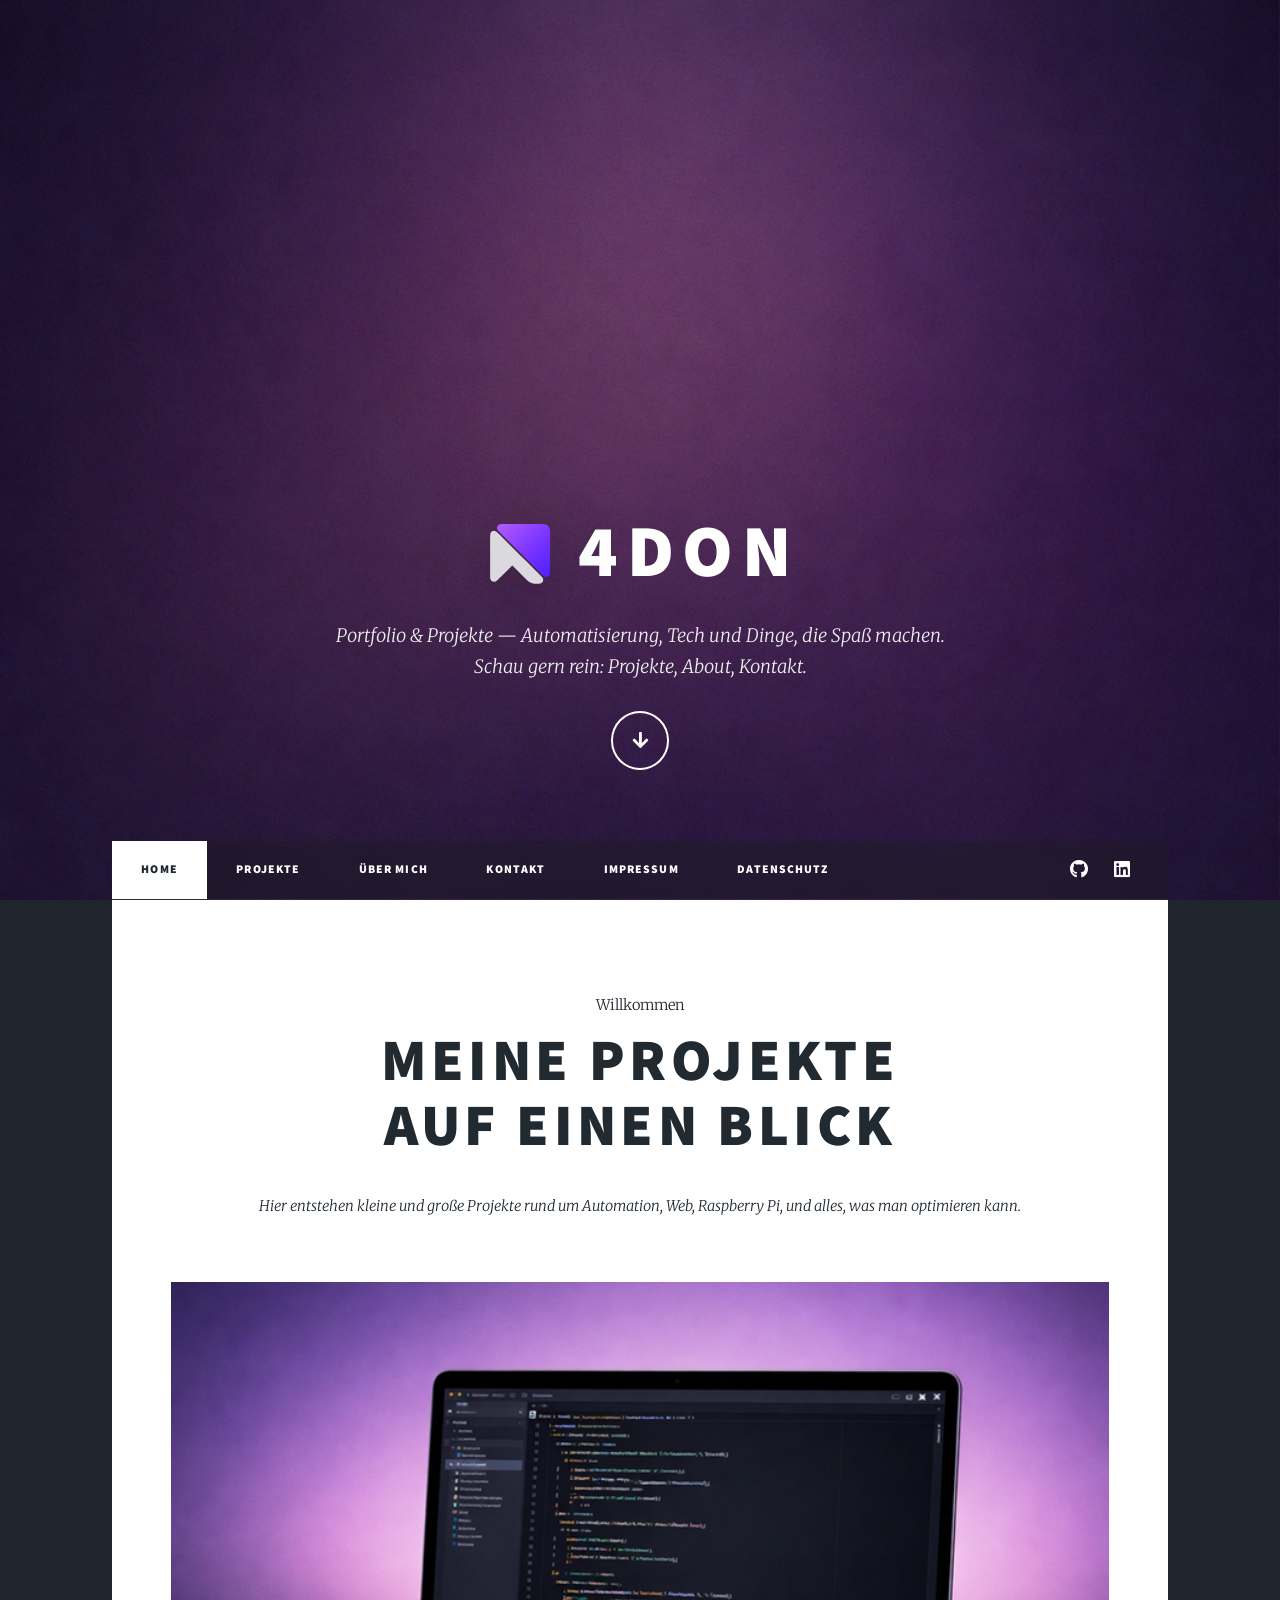
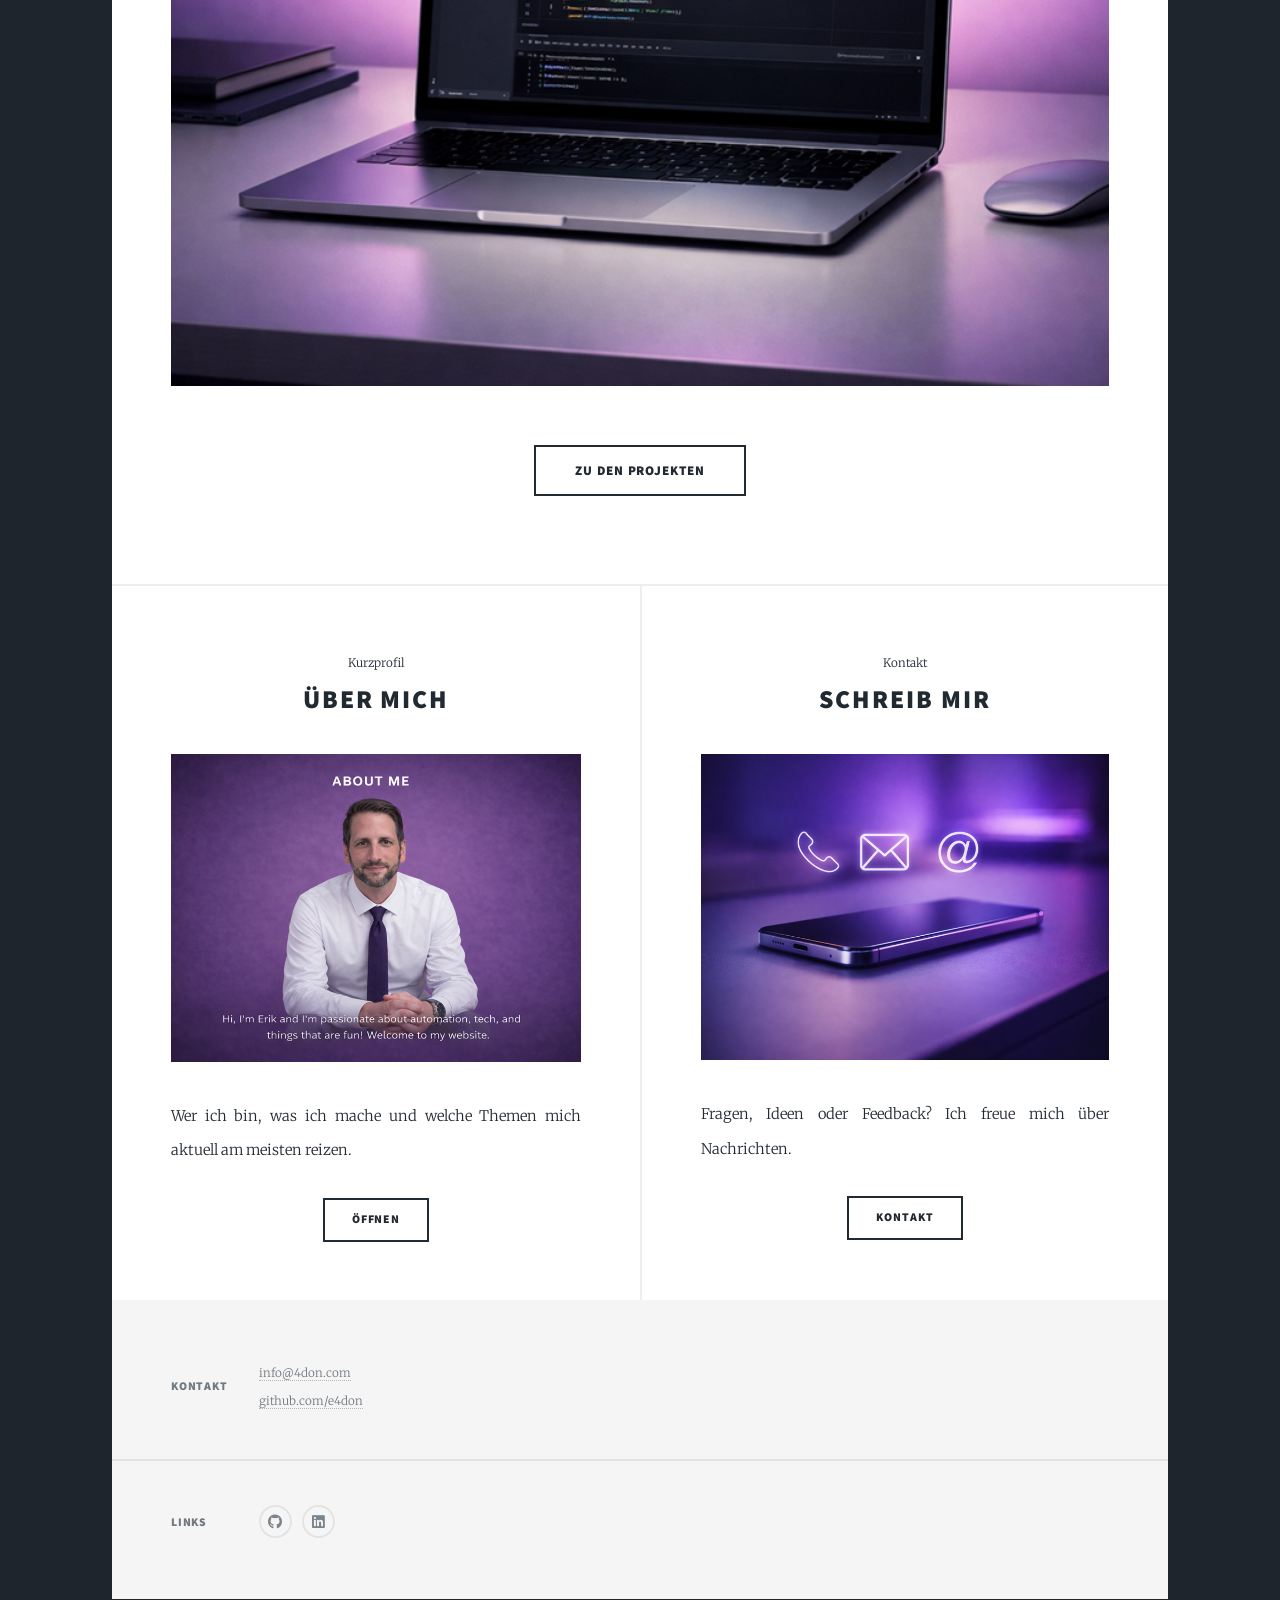
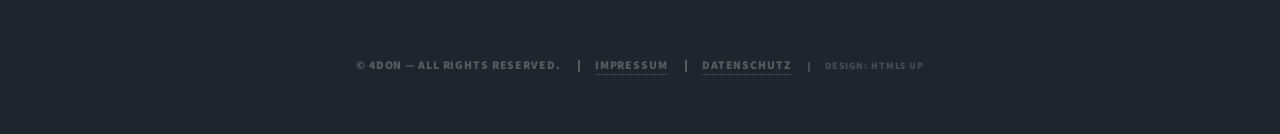
==== index.html @ 3514c5d4 "LinkedIn Profile added" ====
<!doctype html>
<!--
  Massively by HTML5 UP
  html5up.net | @ajlkn
  Free for personal and commercial use under the CCA 3.0 license (html5up.net/license)
-->
<html>
  <head>
    <title>4DON.com</title>
    <link rel="canonical" href="https://www.4don.com/" />

    <meta property="og:type" content="website" />
    <meta property="og:site_name" content="4don" />
    <meta property="og:title" content="4don — Portfolio" />
    <meta property="og:description" content="Portfolio & Projekte — Automatisierung, Tech und Maker Stuff." />
    <meta property="og:url" content="https://www.4don.com/" />
    <meta property="og:image" content="https://www.4don.com/assets/images/og/og-1200x630.jpg" />

    <meta name="twitter:card" content="summary_large_image" />
    <meta name="twitter:title" content="4don — Portfolio" />
    <meta name="twitter:description" content="Portfolio & Projekte — Automatisierung, Tech und Maker Stuff." />
    <meta name="twitter:image" content="https://www.4don.com/assets/images/og/og-1200x630.jpg" />

    <meta charset="utf-8" />
    <meta name="viewport" content="width=device-width, initial-scale=1, user-scalable=no" />

    <!-- Apple / Mobile -->
    <meta name="apple-mobile-web-app-capable" content="yes" />

    <!-- Manifest / PWA -->
    <link rel="manifest" href="site.webmanifest" />
    <meta name="theme-color" content="#7a3ff2" />

    <!-- SEO Basic -->
    <meta name="author" content="4don" />
    <meta name="robots" content="index, follow" />

    <!-- Favicons -->
    <link rel="icon" href="assets/favicons/favicon.ico" sizes="any" />
    <link rel="icon" type="image/png" sizes="32x32" href="assets/favicons/favicon-32.png" />
    <link rel="icon" type="image/png" sizes="16x16" href="assets/favicons/favicon-16.png" />
    <link rel="apple-touch-icon" sizes="180x180" href="assets/favicons/apple-touch-icon.png" />
    <link rel="icon" type="image/png" sizes="192x192" href="assets/favicons/icon-192.png" />
    <link rel="icon" type="image/png" sizes="512x512" href="assets/favicons/icon-512.png" />

    <meta name="description" content="4don — Projekte, Automatisierung, Tech & Maker Stuff." />

    <link rel="stylesheet" href="assets/css/main.css" />
    <noscript><link rel="stylesheet" href="assets/css/noscript.css" /></noscript>
  </head>

  <body class="is-preload">
    <!-- Wrapper -->
    <div id="wrapper" class="fade-in">
      <!-- Intro -->
      <div id="intro">
        <h1 class="intro-brand">
          <img src="assets/img/4don-mark.svg" alt="4don" class="intro-logo" />
          <span>4DON</span>
        </h1>

        <p>
          Portfolio & Projekte — Automatisierung, Tech und Dinge, die Spaß machen.<br />
          Schau gern rein: Projekte, About, Kontakt.
        </p>

        <ul class="actions">
          <li><a href="#header" class="button icon solid solo fa-arrow-down scrolly">Weiter</a></li>
        </ul>
      </div>

      <!-- Header -->
      <header id="header">
        <a href="index.html" class="logo">4don</a>
      </header>

      <!-- Nav -->
      <nav id="nav">
        <ul class="links">
          <li class="active"><a href="index.html">Home</a></li>
          <li><a href="projects.html">Projekte</a></li>
          <li><a href="about.html">Über mich</a></li>
          <li><a href="contact.html">Kontakt</a></li>
          <li><a href="legal/impressum.html">Impressum</a></li>
          <li><a href="legal/datenschutz.html">Datenschutz</a></li>
        </ul>

        <ul class="icons">
          <li>
            <a
              href="https://github.com/e4don"
              class="icon brands fa-github"
              target="_blank"
              rel="noopener noreferrer"
            >
              <span class="label">GitHub</span>
            </a>
          </li>
          <!-- Optional: LinkedIn -->
          <li>
            <a
              href="https://www.linkedin.com/in/erik-fordon/"
              class="icon brands fa-linkedin"
              target="_blank"
              rel="noopener noreferrer"
            >
              <span class="label">LinkedIn</span>
            </a>
          </li>
        </ul>
      </nav>

      <!-- Main -->
      <div id="main">
        <!-- Featured Post -->
        <article class="post featured">
          <header class="major">
            <span class="date">Willkommen</span>
            <h2>
              <a href="projects.html">Meine Projekte<br />auf einen Blick</a>
            </h2>
            <p>
              Hier entstehen kleine und große Projekte rund um Automation, Web, Raspberry Pi, und
              alles, was man optimieren kann.
            </p>
          </header>

          <a href="projects.html" class="image main">
            <img src="assets/images/projects.png" alt="Projekt-Preview" />
          </a>

          <ul class="actions special">
            <li><a href="projects.html" class="button large">Zu den Projekten</a></li>
          </ul>
        </article>

        <!-- Posts (Home-Teaser Cards) -->
        <section class="posts">
          <article>
            <header>
              <span class="date">Kurzprofil</span>
              <h2><a href="about.html">Über mich</a></h2>
            </header>
            <a href="about.html" class="image fit">
              <img src="assets/images/aboutme.png" alt="Über mich" />
            </a>
            <p>Wer ich bin, was ich mache und welche Themen mich aktuell am meisten reizen.</p>
            <ul class="actions special">
              <li><a href="about.html" class="button">Öffnen</a></li>
            </ul>
          </article>

          <article>
            <header>
              <span class="date">Kontakt</span>
              <h2><a href="contact.html">Schreib mir</a></h2>
            </header>
            <a href="contact.html" class="image fit">
              <img src="assets/images/contact.png" alt="Kontakt" />
            </a>
            <p>Fragen, Ideen oder Feedback? Ich freue mich über Nachrichten.</p>
            <ul class="actions special">
              <li><a href="contact.html" class="button">Kontakt</a></li>
            </ul>
          </article>
        </section>
      </div>

      <!-- Footer (Content) -->
      <footer id="footer" class="footer-4don">
        <section class="split contact">
          <section>
            <h3>Kontakt</h3>
            <p>
              <a href="mailto:info@4don.com">info@4don.com</a><br />
              <a href="https://github.com/e4don" target="_blank" rel="noopener">github.com/e4don</a>
            </p>
          </section>

          <section>
            <h3>Links</h3>
            <ul class="icons alt">
              <li>
                <a
                  href="https://github.com/e4don"
                  class="icon brands alt fa-github"
                  target="_blank"
                  rel="noopener"
                >
                  <span class="label">GitHub</span>
                </a>
              </li>
              <!-- Optional: LinkedIn -->
              <li>
                <a
                  href="https://www.linkedin.com/in/erik-fordon"
                  class="icon brands alt fa-linkedin"
                  target="_blank"
                  rel="noopener"
                >
                  <span class="label">LinkedIn</span>
                </a>
              </li>
            </ul>
          </section>
        </section>
      </footer>

      <!-- Copyright (Bottom bar) -->
<div id="copyright">
  <ul>
    <li>© 4don — All rights reserved.</li>
    <li><a href="legal/impressum.html">Impressum</a></li>
    <li><a href="legal/datenschutz.html">Datenschutz</a></li>
    <li class="credit"><a href="https://html5up.net">Design: HTML5 UP</a></li>
    <!--- <li>Design: <a href="https://html5up.net">HTML5 UP</a></li>-->
  </ul>
</div>


    <!-- Scripts -->
    <script src="assets/js/jquery.min.js"></script>
    <script src="assets/js/jquery.scrollex.min.js"></script>
    <script src="assets/js/jquery.scrolly.min.js"></script>
    <script src="assets/js/browser.min.js"></script>
    <script src="assets/js/breakpoints.min.js"></script>
    <script src="assets/js/util.js"></script>
    <script src="assets/js/main.js"></script>
  </body>
</html>
---- assets/css/main.css ----
@import url(fontawesome-all.min.css);
@import url('https://fonts.googleapis.com/css?family=Merriweather:300,700,300italic,700italic|Source+Sans+Pro:900');

/*
	Massively by HTML5 UP
	html5up.net | @ajlkn
	Free for personal and commercial use under the CCA 3.0 license (html5up.net/license)
*/

html,
body,
div,
span,
applet,
object,
iframe,
h1,
h2,
h3,
h4,
h5,
h6,
p,
blockquote,
pre,
a,
abbr,
acronym,
address,
big,
cite,
code,
del,
dfn,
em,
img,
ins,
kbd,
q,
s,
samp,
small,
strike,
strong,
sub,
sup,
tt,
var,
b,
u,
i,
center,
dl,
dt,
dd,
ol,
ul,
li,
fieldset,
form,
label,
legend,
table,
caption,
tbody,
tfoot,
thead,
tr,
th,
td,
article,
aside,
canvas,
details,
embed,
figure,
figcaption,
footer,
header,
hgroup,
menu,
nav,
output,
ruby,
section,
summary,
time,
mark,
audio,
video {
  margin: 0;
  padding: 0;
  border: 0;
  font-size: 100%;
  font: inherit;
  vertical-align: baseline;
}

article,
aside,
details,
figcaption,
figure,
footer,
header,
hgroup,
menu,
nav,
section {
  display: block;
}

body {
  line-height: 1;
}

ol,
ul {
  list-style: none;
}

blockquote,
q {
  quotes: none;
}

blockquote:before,
blockquote:after,
q:before,
q:after {
  content: '';
  content: none;
}

table {
  border-collapse: collapse;
  border-spacing: 0;
}

body {
  -webkit-text-size-adjust: none;
}

mark {
  background-color: transparent;
  color: inherit;
}

input::-moz-focus-inner {
  border: 0;
  padding: 0;
}

input,
select,
textarea {
  -moz-appearance: none;
  -webkit-appearance: none;
  -ms-appearance: none;
  appearance: none;
}

/* Basic */

@-ms-viewport {
  width: device-width;
}

body {
  -ms-overflow-style: scrollbar;
}

@media screen and (max-width: 480px) {
  html,
  body {
    min-width: 320px;
  }
}

html {
  box-sizing: border-box;
}

*,
*:before,
*:after {
  box-sizing: inherit;
}

body {
  background-color: #1e252d;
}

body.is-preload *,
body.is-preload *:before,
body.is-preload *:after {
  -moz-animation: none !important;
  -webkit-animation: none !important;
  -ms-animation: none !important;
  animation: none !important;
  -moz-transition: none !important;
  -webkit-transition: none !important;
  -ms-transition: none !important;
  transition: none !important;
}

/* Type */

html {
  font-size: 16pt;
}

@media screen and (max-width: 1680px) {
  html {
    font-size: 12pt;
  }
}

@media screen and (max-width: 1280px) {
  html {
    font-size: 11pt;
  }
}

@media screen and (max-width: 360px) {
  html {
    font-size: 10pt;
  }
}

body {
  color: #212931;
}

body,
input,
select,
textarea {
  font-family: 'Merriweather', Georgia, serif;
  font-weight: 300;
  font-size: 1rem;
  line-height: 2.375;
}

a {
  -moz-transition:
    color 0.2s ease-in-out,
    background-color 0.2s ease-in-out,
    border-color 0.2s ease-in-out,
    box-shadow 0.2s ease-in-out;
  -webkit-transition:
    color 0.2s ease-in-out,
    background-color 0.2s ease-in-out,
    border-color 0.2s ease-in-out,
    box-shadow 0.2s ease-in-out;
  -ms-transition:
    color 0.2s ease-in-out,
    background-color 0.2s ease-in-out,
    border-color 0.2s ease-in-out,
    box-shadow 0.2s ease-in-out;
  transition:
    color 0.2s ease-in-out,
    background-color 0.2s ease-in-out,
    border-color 0.2s ease-in-out,
    box-shadow 0.2s ease-in-out;
  border-bottom: dotted 1px;
  text-decoration: none;
}

a:hover {
  border-bottom-color: transparent;
}

strong,
b {
  font-weight: 600;
}

em,
i {
  font-style: italic;
}

p {
  text-align: justify;
  margin: 0 0 2rem 0;
}

h1,
h2,
h3,
h4,
h5,
h6 {
  font-family: 'Source Sans Pro', Helvetica, sans-serif;
  font-weight: 900;
  line-height: 1.5;
  letter-spacing: 0.075em;
  text-transform: uppercase;
  margin: 0 0 1rem 0;
}

h1 a,
h2 a,
h3 a,
h4 a,
h5 a,
h6 a {
  border-bottom: 0;
  color: inherit;
  text-decoration: none;
}

h1 {
  font-size: 4rem;
  line-height: 1.1;
  margin: 0 0 2rem 0;
}

h2 {
  font-size: 1.75rem;
  line-height: 1.3;
  margin: 0 0 1.5rem 0;
}

h3 {
  font-size: 1.25rem;
  margin: 0 0 1.5rem 0;
}

h4 {
  font-size: 1rem;
}

h5 {
  font-size: 0.9rem;
}

h6 {
  font-size: 0.8rem;
}

sub {
  font-size: 0.8rem;
  position: relative;
  top: 0.5rem;
}

sup {
  font-size: 0.8rem;
  position: relative;
  top: -0.5rem;
}

blockquote {
  border-left: solid 4px;
  font-style: italic;
  margin: 0 0 2rem 0;
  padding: 0.5rem 0 0.5rem 2rem;
}

code {
  border: solid 2px;
  font-family: 'Courier New', monospace;
  font-size: 0.9rem;
  margin: 0 0.25rem;
  padding: 0.25rem 0.65rem;
}

pre {
  -webkit-overflow-scrolling: touch;
  font-family: 'Courier New', monospace;
  font-size: 0.9rem;
  margin: 0 0 2rem 0;
}

pre code {
  display: block;
  line-height: 1.75;
  padding: 1rem 1.5rem;
  overflow-x: auto;
}

hr {
  border: 0;
  border-bottom: solid 2px;
  margin: 3rem 0;
}

hr.major {
  margin: 5rem 0;
}

.align-left {
  text-align: left;
}

.align-center {
  text-align: center;
}

.align-right {
  text-align: right;
}

input,
select,
textarea {
  color: #212931;

  a:visited {
    color: #212931;
  }
}

a {
  color: #212931;
  border-bottom-color: rgba(33, 41, 49, 0.5);
}

a:hover {
  border-bottom-color: transparent;
  color: #7c3aed !important;
}

strong,
b {
  color: #212931;
}

h1,
h2,
h3,
h4,
h5,
h6 {
  color: #212931;
}

blockquote {
  border-left-color: #eeeeee;
}

code {
  background: rgba(220, 220, 220, 0.25);
  border-color: #eeeeee;
}

hr {
  border-bottom-color: #eeeeee;
}

/* Row */

.row {
  display: flex;
  flex-wrap: wrap;
  box-sizing: border-box;
  align-items: stretch;
}

.row > * {
  box-sizing: border-box;
}

.row.gtr-uniform > * > :last-child {
  margin-bottom: 0;
}

.row.aln-left {
  justify-content: flex-start;
}

.row.aln-center {
  justify-content: center;
}

.row.aln-right {
  justify-content: flex-end;
}

.row.aln-top {
  align-items: flex-start;
}

.row.aln-middle {
  align-items: center;
}

.row.aln-bottom {
  align-items: flex-end;
}

.row > .imp {
  order: -1;
}

.row > .col-1 {
  width: 8.33333%;
}

.row > .off-1 {
  margin-left: 8.33333%;
}

.row > .col-2 {
  width: 16.66667%;
}

.row > .off-2 {
  margin-left: 16.66667%;
}

.row > .col-3 {
  width: 25%;
}

.row > .off-3 {
  margin-left: 25%;
}

.row > .col-4 {
  width: 33.33333%;
}

.row > .off-4 {
  margin-left: 33.33333%;
}

.row > .col-5 {
  width: 41.66667%;
}

.row > .off-5 {
  margin-left: 41.66667%;
}

.row > .col-6 {
  width: 50%;
}

.row > .off-6 {
  margin-left: 50%;
}

.row > .col-7 {
  width: 58.33333%;
}

.row > .off-7 {
  margin-left: 58.33333%;
}

.row > .col-8 {
  width: 66.66667%;
}

.row > .off-8 {
  margin-left: 66.66667%;
}

.row > .col-9 {
  width: 75%;
}

.row > .off-9 {
  margin-left: 75%;
}

.row > .col-10 {
  width: 83.33333%;
}

.row > .off-10 {
  margin-left: 83.33333%;
}

.row > .col-11 {
  width: 91.66667%;
}

.row > .off-11 {
  margin-left: 91.66667%;
}

.row > .col-12 {
  width: 100%;
}

.row > .off-12 {
  margin-left: 100%;
}

.row.gtr-0 {
  margin-top: 0;
  margin-left: 0rem;
}

.row.gtr-0 > * {
  padding: 0 0 0 0rem;
}

.row.gtr-0.gtr-uniform {
  margin-top: 0rem;
}

.row.gtr-0.gtr-uniform > * {
  padding-top: 0rem;
}

.row.gtr-25 {
  margin-top: 0;
  margin-left: -0.375rem;
}

.row.gtr-25 > * {
  padding: 0 0 0 0.375rem;
}

.row.gtr-25.gtr-uniform {
  margin-top: -0.375rem;
}

.row.gtr-25.gtr-uniform > * {
  padding-top: 0.375rem;
}

.row.gtr-50 {
  margin-top: 0;
  margin-left: -0.75rem;
}

.row.gtr-50 > * {
  padding: 0 0 0 0.75rem;
}

.row.gtr-50.gtr-uniform {
  margin-top: -0.75rem;
}

.row.gtr-50.gtr-uniform > * {
  padding-top: 0.75rem;
}

.row {
  margin-top: 0;
  margin-left: -1.5rem;
}

.row > * {
  padding: 0 0 0 1.5rem;
}

.row.gtr-uniform {
  margin-top: -1.5rem;
}

.row.gtr-uniform > * {
  padding-top: 1.5rem;
}

.row.gtr-150 {
  margin-top: 0;
  margin-left: -2.25rem;
}

.row.gtr-150 > * {
  padding: 0 0 0 2.25rem;
}

.row.gtr-150.gtr-uniform {
  margin-top: -2.25rem;
}

.row.gtr-150.gtr-uniform > * {
  padding-top: 2.25rem;
}

.row.gtr-200 {
  margin-top: 0;
  margin-left: -3rem;
}

.row.gtr-200 > * {
  padding: 0 0 0 3rem;
}

.row.gtr-200.gtr-uniform {
  margin-top: -3rem;
}

.row.gtr-200.gtr-uniform > * {
  padding-top: 3rem;
}

@media screen and (max-width: 1680px) {
  .row {
    display: flex;
    flex-wrap: wrap;
    box-sizing: border-box;
    align-items: stretch;
  }

  .row > * {
    box-sizing: border-box;
  }

  .row.gtr-uniform > * > :last-child {
    margin-bottom: 0;
  }

  .row.aln-left {
    justify-content: flex-start;
  }

  .row.aln-center {
    justify-content: center;
  }

  .row.aln-right {
    justify-content: flex-end;
  }

  .row.aln-top {
    align-items: flex-start;
  }

  .row.aln-middle {
    align-items: center;
  }

  .row.aln-bottom {
    align-items: flex-end;
  }

  .row > .imp-xlarge {
    order: -1;
  }

  .row > .col-1-xlarge {
    width: 8.33333%;
  }

  .row > .off-1-xlarge {
    margin-left: 8.33333%;
  }

  .row > .col-2-xlarge {
    width: 16.66667%;
  }

  .row > .off-2-xlarge {
    margin-left: 16.66667%;
  }

  .row > .col-3-xlarge {
    width: 25%;
  }

  .row > .off-3-xlarge {
    margin-left: 25%;
  }

  .row > .col-4-xlarge {
    width: 33.33333%;
  }

  .row > .off-4-xlarge {
    margin-left: 33.33333%;
  }

  .row > .col-5-xlarge {
    width: 41.66667%;
  }

  .row > .off-5-xlarge {
    margin-left: 41.66667%;
  }

  .row > .col-6-xlarge {
    width: 50%;
  }

  .row > .off-6-xlarge {
    margin-left: 50%;
  }

  .row > .col-7-xlarge {
    width: 58.33333%;
  }

  .row > .off-7-xlarge {
    margin-left: 58.33333%;
  }

  .row > .col-8-xlarge {
    width: 66.66667%;
  }

  .row > .off-8-xlarge {
    margin-left: 66.66667%;
  }

  .row > .col-9-xlarge {
    width: 75%;
  }

  .row > .off-9-xlarge {
    margin-left: 75%;
  }

  .row > .col-10-xlarge {
    width: 83.33333%;
  }

  .row > .off-10-xlarge {
    margin-left: 83.33333%;
  }

  .row > .col-11-xlarge {
    width: 91.66667%;
  }

  .row > .off-11-xlarge {
    margin-left: 91.66667%;
  }

  .row > .col-12-xlarge {
    width: 100%;
  }

  .row > .off-12-xlarge {
    margin-left: 100%;
  }

  .row.gtr-0 {
    margin-top: 0;
    margin-left: 0rem;
  }

  .row.gtr-0 > * {
    padding: 0 0 0 0rem;
  }

  .row.gtr-0.gtr-uniform {
    margin-top: 0rem;
  }

  .row.gtr-0.gtr-uniform > * {
    padding-top: 0rem;
  }

  .row.gtr-25 {
    margin-top: 0;
    margin-left: -0.375rem;
  }

  .row.gtr-25 > * {
    padding: 0 0 0 0.375rem;
  }

  .row.gtr-25.gtr-uniform {
    margin-top: -0.375rem;
  }

  .row.gtr-25.gtr-uniform > * {
    padding-top: 0.375rem;
  }

  .row.gtr-50 {
    margin-top: 0;
    margin-left: -0.75rem;
  }

  .row.gtr-50 > * {
    padding: 0 0 0 0.75rem;
  }

  .row.gtr-50.gtr-uniform {
    margin-top: -0.75rem;
  }

  .row.gtr-50.gtr-uniform > * {
    padding-top: 0.75rem;
  }

  .row {
    margin-top: 0;
    margin-left: -1.5rem;
  }

  .row > * {
    padding: 0 0 0 1.5rem;
  }

  .row.gtr-uniform {
    margin-top: -1.5rem;
  }

  .row.gtr-uniform > * {
    padding-top: 1.5rem;
  }

  .row.gtr-150 {
    margin-top: 0;
    margin-left: -2.25rem;
  }

  .row.gtr-150 > * {
    padding: 0 0 0 2.25rem;
  }

  .row.gtr-150.gtr-uniform {
    margin-top: -2.25rem;
  }

  .row.gtr-150.gtr-uniform > * {
    padding-top: 2.25rem;
  }

  .row.gtr-200 {
    margin-top: 0;
    margin-left: -3rem;
  }

  .row.gtr-200 > * {
    padding: 0 0 0 3rem;
  }

  .row.gtr-200.gtr-uniform {
    margin-top: -3rem;
  }

  .row.gtr-200.gtr-uniform > * {
    padding-top: 3rem;
  }
}

@media screen and (max-width: 1280px) {
  .row {
    display: flex;
    flex-wrap: wrap;
    box-sizing: border-box;
    align-items: stretch;
  }

  .row > * {
    box-sizing: border-box;
  }

  .row.gtr-uniform > * > :last-child {
    margin-bottom: 0;
  }

  .row.aln-left {
    justify-content: flex-start;
  }

  .row.aln-center {
    justify-content: center;
  }

  .row.aln-right {
    justify-content: flex-end;
  }

  .row.aln-top {
    align-items: flex-start;
  }

  .row.aln-middle {
    align-items: center;
  }

  .row.aln-bottom {
    align-items: flex-end;
  }

  .row > .imp-large {
    order: -1;
  }

  .row > .col-1-large {
    width: 8.33333%;
  }

  .row > .off-1-large {
    margin-left: 8.33333%;
  }

  .row > .col-2-large {
    width: 16.66667%;
  }

  .row > .off-2-large {
    margin-left: 16.66667%;
  }

  .row > .col-3-large {
    width: 25%;
  }

  .row > .off-3-large {
    margin-left: 25%;
  }

  .row > .col-4-large {
    width: 33.33333%;
  }

  .row > .off-4-large {
    margin-left: 33.33333%;
  }

  .row > .col-5-large {
    width: 41.66667%;
  }

  .row > .off-5-large {
    margin-left: 41.66667%;
  }

  .row > .col-6-large {
    width: 50%;
  }

  .row > .off-6-large {
    margin-left: 50%;
  }

  .row > .col-7-large {
    width: 58.33333%;
  }

  .row > .off-7-large {
    margin-left: 58.33333%;
  }

  .row > .col-8-large {
    width: 66.66667%;
  }

  .row > .off-8-large {
    margin-left: 66.66667%;
  }

  .row > .col-9-large {
    width: 75%;
  }

  .row > .off-9-large {
    margin-left: 75%;
  }

  .row > .col-10-large {
    width: 83.33333%;
  }

  .row > .off-10-large {
    margin-left: 83.33333%;
  }

  .row > .col-11-large {
    width: 91.66667%;
  }

  .row > .off-11-large {
    margin-left: 91.66667%;
  }

  .row > .col-12-large {
    width: 100%;
  }

  .row > .off-12-large {
    margin-left: 100%;
  }

  .row.gtr-0 {
    margin-top: 0;
    margin-left: 0rem;
  }

  .row.gtr-0 > * {
    padding: 0 0 0 0rem;
  }

  .row.gtr-0.gtr-uniform {
    margin-top: 0rem;
  }

  .row.gtr-0.gtr-uniform > * {
    padding-top: 0rem;
  }

  .row.gtr-25 {
    margin-top: 0;
    margin-left: -0.375rem;
  }

  .row.gtr-25 > * {
    padding: 0 0 0 0.375rem;
  }

  .row.gtr-25.gtr-uniform {
    margin-top: -0.375rem;
  }

  .row.gtr-25.gtr-uniform > * {
    padding-top: 0.375rem;
  }

  .row.gtr-50 {
    margin-top: 0;
    margin-left: -0.75rem;
  }

  .row.gtr-50 > * {
    padding: 0 0 0 0.75rem;
  }

  .row.gtr-50.gtr-uniform {
    margin-top: -0.75rem;
  }

  .row.gtr-50.gtr-uniform > * {
    padding-top: 0.75rem;
  }

  .row {
    margin-top: 0;
    margin-left: -1.5rem;
  }

  .row > * {
    padding: 0 0 0 1.5rem;
  }

  .row.gtr-uniform {
    margin-top: -1.5rem;
  }

  .row.gtr-uniform > * {
    padding-top: 1.5rem;
  }

  .row.gtr-150 {
    margin-top: 0;
    margin-left: -2.25rem;
  }

  .row.gtr-150 > * {
    padding: 0 0 0 2.25rem;
  }

  .row.gtr-150.gtr-uniform {
    margin-top: -2.25rem;
  }

  .row.gtr-150.gtr-uniform > * {
    padding-top: 2.25rem;
  }

  .row.gtr-200 {
    margin-top: 0;
    margin-left: -3rem;
  }

  .row.gtr-200 > * {
    padding: 0 0 0 3rem;
  }

  .row.gtr-200.gtr-uniform {
    margin-top: -3rem;
  }

  .row.gtr-200.gtr-uniform > * {
    padding-top: 3rem;
  }
}

@media screen and (max-width: 980px) {
  .row {
    display: flex;
    flex-wrap: wrap;
    box-sizing: border-box;
    align-items: stretch;
  }

  .row > * {
    box-sizing: border-box;
  }

  .row.gtr-uniform > * > :last-child {
    margin-bottom: 0;
  }

  .row.aln-left {
    justify-content: flex-start;
  }

  .row.aln-center {
    justify-content: center;
  }

  .row.aln-right {
    justify-content: flex-end;
  }

  .row.aln-top {
    align-items: flex-start;
  }

  .row.aln-middle {
    align-items: center;
  }

  .row.aln-bottom {
    align-items: flex-end;
  }

  .row > .imp-medium {
    order: -1;
  }

  .row > .col-1-medium {
    width: 8.33333%;
  }

  .row > .off-1-medium {
    margin-left: 8.33333%;
  }

  .row > .col-2-medium {
    width: 16.66667%;
  }

  .row > .off-2-medium {
    margin-left: 16.66667%;
  }

  .row > .col-3-medium {
    width: 25%;
  }

  .row > .off-3-medium {
    margin-left: 25%;
  }

  .row > .col-4-medium {
    width: 33.33333%;
  }

  .row > .off-4-medium {
    margin-left: 33.33333%;
  }

  .row > .col-5-medium {
    width: 41.66667%;
  }

  .row > .off-5-medium {
    margin-left: 41.66667%;
  }

  .row > .col-6-medium {
    width: 50%;
  }

  .row > .off-6-medium {
    margin-left: 50%;
  }

  .row > .col-7-medium {
    width: 58.33333%;
  }

  .row > .off-7-medium {
    margin-left: 58.33333%;
  }

  .row > .col-8-medium {
    width: 66.66667%;
  }

  .row > .off-8-medium {
    margin-left: 66.66667%;
  }

  .row > .col-9-medium {
    width: 75%;
  }

  .row > .off-9-medium {
    margin-left: 75%;
  }

  .row > .col-10-medium {
    width: 83.33333%;
  }

  .row > .off-10-medium {
    margin-left: 83.33333%;
  }

  .row > .col-11-medium {
    width: 91.66667%;
  }

  .row > .off-11-medium {
    margin-left: 91.66667%;
  }

  .row > .col-12-medium {
    width: 100%;
  }

  .row > .off-12-medium {
    margin-left: 100%;
  }

  .row.gtr-0 {
    margin-top: 0;
    margin-left: 0rem;
  }

  .row.gtr-0 > * {
    padding: 0 0 0 0rem;
  }

  .row.gtr-0.gtr-uniform {
    margin-top: 0rem;
  }

  .row.gtr-0.gtr-uniform > * {
    padding-top: 0rem;
  }

  .row.gtr-25 {
    margin-top: 0;
    margin-left: -0.375rem;
  }

  .row.gtr-25 > * {
    padding: 0 0 0 0.375rem;
  }

  .row.gtr-25.gtr-uniform {
    margin-top: -0.375rem;
  }

  .row.gtr-25.gtr-uniform > * {
    padding-top: 0.375rem;
  }

  .row.gtr-50 {
    margin-top: 0;
    margin-left: -0.75rem;
  }

  .row.gtr-50 > * {
    padding: 0 0 0 0.75rem;
  }

  .row.gtr-50.gtr-uniform {
    margin-top: -0.75rem;
  }

  .row.gtr-50.gtr-uniform > * {
    padding-top: 0.75rem;
  }

  .row {
    margin-top: 0;
    margin-left: -1.5rem;
  }

  .row > * {
    padding: 0 0 0 1.5rem;
  }

  .row.gtr-uniform {
    margin-top: -1.5rem;
  }

  .row.gtr-uniform > * {
    padding-top: 1.5rem;
  }

  .row.gtr-150 {
    margin-top: 0;
    margin-left: -2.25rem;
  }

  .row.gtr-150 > * {
    padding: 0 0 0 2.25rem;
  }

  .row.gtr-150.gtr-uniform {
    margin-top: -2.25rem;
  }

  .row.gtr-150.gtr-uniform > * {
    padding-top: 2.25rem;
  }

  .row.gtr-200 {
    margin-top: 0;
    margin-left: -3rem;
  }

  .row.gtr-200 > * {
    padding: 0 0 0 3rem;
  }

  .row.gtr-200.gtr-uniform {
    margin-top: -3rem;
  }

  .row.gtr-200.gtr-uniform > * {
    padding-top: 3rem;
  }
}

@media screen and (max-width: 736px) {
  .row {
    display: flex;
    flex-wrap: wrap;
    box-sizing: border-box;
    align-items: stretch;
  }

  .row > * {
    box-sizing: border-box;
  }

  .row.gtr-uniform > * > :last-child {
    margin-bottom: 0;
  }

  .row.aln-left {
    justify-content: flex-start;
  }

  .row.aln-center {
    justify-content: center;
  }

  .row.aln-right {
    justify-content: flex-end;
  }

  .row.aln-top {
    align-items: flex-start;
  }

  .row.aln-middle {
    align-items: center;
  }

  .row.aln-bottom {
    align-items: flex-end;
  }

  .row > .imp-small {
    order: -1;
  }

  .row > .col-1-small {
    width: 8.33333%;
  }

  .row > .off-1-small {
    margin-left: 8.33333%;
  }

  .row > .col-2-small {
    width: 16.66667%;
  }

  .row > .off-2-small {
    margin-left: 16.66667%;
  }

  .row > .col-3-small {
    width: 25%;
  }

  .row > .off-3-small {
    margin-left: 25%;
  }

  .row > .col-4-small {
    width: 33.33333%;
  }

  .row > .off-4-small {
    margin-left: 33.33333%;
  }

  .row > .col-5-small {
    width: 41.66667%;
  }

  .row > .off-5-small {
    margin-left: 41.66667%;
  }

  .row > .col-6-small {
    width: 50%;
  }

  .row > .off-6-small {
    margin-left: 50%;
  }

  .row > .col-7-small {
    width: 58.33333%;
  }

  .row > .off-7-small {
    margin-left: 58.33333%;
  }

  .row > .col-8-small {
    width: 66.66667%;
  }

  .row > .off-8-small {
    margin-left: 66.66667%;
  }

  .row > .col-9-small {
    width: 75%;
  }

  .row > .off-9-small {
    margin-left: 75%;
  }

  .row > .col-10-small {
    width: 83.33333%;
  }

  .row > .off-10-small {
    margin-left: 83.33333%;
  }

  .row > .col-11-small {
    width: 91.66667%;
  }

  .row > .off-11-small {
    margin-left: 91.66667%;
  }

  .row > .col-12-small {
    width: 100%;
  }

  .row > .off-12-small {
    margin-left: 100%;
  }

  .row.gtr-0 {
    margin-top: 0;
    margin-left: 0rem;
  }

  .row.gtr-0 > * {
    padding: 0 0 0 0rem;
  }

  .row.gtr-0.gtr-uniform {
    margin-top: 0rem;
  }

  .row.gtr-0.gtr-uniform > * {
    padding-top: 0rem;
  }

  .row.gtr-25 {
    margin-top: 0;
    margin-left: -0.375rem;
  }

  .row.gtr-25 > * {
    padding: 0 0 0 0.375rem;
  }

  .row.gtr-25.gtr-uniform {
    margin-top: -0.375rem;
  }

  .row.gtr-25.gtr-uniform > * {
    padding-top: 0.375rem;
  }

  .row.gtr-50 {
    margin-top: 0;
    margin-left: -0.75rem;
  }

  .row.gtr-50 > * {
    padding: 0 0 0 0.75rem;
  }

  .row.gtr-50.gtr-uniform {
    margin-top: -0.75rem;
  }

  .row.gtr-50.gtr-uniform > * {
    padding-top: 0.75rem;
  }

  .row {
    margin-top: 0;
    margin-left: -1.5rem;
  }

  .row > * {
    padding: 0 0 0 1.5rem;
  }

  .row.gtr-uniform {
    margin-top: -1.5rem;
  }

  .row.gtr-uniform > * {
    padding-top: 1.5rem;
  }

  .row.gtr-150 {
    margin-top: 0;
    margin-left: -2.25rem;
  }

  .row.gtr-150 > * {
    padding: 0 0 0 2.25rem;
  }

  .row.gtr-150.gtr-uniform {
    margin-top: -2.25rem;
  }

  .row.gtr-150.gtr-uniform > * {
    padding-top: 2.25rem;
  }

  .row.gtr-200 {
    margin-top: 0;
    margin-left: -3rem;
  }

  .row.gtr-200 > * {
    padding: 0 0 0 3rem;
  }

  .row.gtr-200.gtr-uniform {
    margin-top: -3rem;
  }

  .row.gtr-200.gtr-uniform > * {
    padding-top: 3rem;
  }
}

@media screen and (max-width: 480px) {
  .row {
    display: flex;
    flex-wrap: wrap;
    box-sizing: border-box;
    align-items: stretch;
  }

  .row > * {
    box-sizing: border-box;
  }

  .row.gtr-uniform > * > :last-child {
    margin-bottom: 0;
  }

  .row.aln-left {
    justify-content: flex-start;
  }

  .row.aln-center {
    justify-content: center;
  }

  .row.aln-right {
    justify-content: flex-end;
  }

  .row.aln-top {
    align-items: flex-start;
  }

  .row.aln-middle {
    align-items: center;
  }

  .row.aln-bottom {
    align-items: flex-end;
  }

  .row > .imp-xsmall {
    order: -1;
  }

  .row > .col-1-xsmall {
    width: 8.33333%;
  }

  .row > .off-1-xsmall {
    margin-left: 8.33333%;
  }

  .row > .col-2-xsmall {
    width: 16.66667%;
  }

  .row > .off-2-xsmall {
    margin-left: 16.66667%;
  }

  .row > .col-3-xsmall {
    width: 25%;
  }

  .row > .off-3-xsmall {
    margin-left: 25%;
  }

  .row > .col-4-xsmall {
    width: 33.33333%;
  }

  .row > .off-4-xsmall {
    margin-left: 33.33333%;
  }

  .row > .col-5-xsmall {
    width: 41.66667%;
  }

  .row > .off-5-xsmall {
    margin-left: 41.66667%;
  }

  .row > .col-6-xsmall {
    width: 50%;
  }

  .row > .off-6-xsmall {
    margin-left: 50%;
  }

  .row > .col-7-xsmall {
    width: 58.33333%;
  }

  .row > .off-7-xsmall {
    margin-left: 58.33333%;
  }

  .row > .col-8-xsmall {
    width: 66.66667%;
  }

  .row > .off-8-xsmall {
    margin-left: 66.66667%;
  }

  .row > .col-9-xsmall {
    width: 75%;
  }

  .row > .off-9-xsmall {
    margin-left: 75%;
  }

  .row > .col-10-xsmall {
    width: 83.33333%;
  }

  .row > .off-10-xsmall {
    margin-left: 83.33333%;
  }

  .row > .col-11-xsmall {
    width: 91.66667%;
  }

  .row > .off-11-xsmall {
    margin-left: 91.66667%;
  }

  .row > .col-12-xsmall {
    width: 100%;
  }

  .row > .off-12-xsmall {
    margin-left: 100%;
  }

  .row.gtr-0 {
    margin-top: 0;
    margin-left: 0rem;
  }

  .row.gtr-0 > * {
    padding: 0 0 0 0rem;
  }

  .row.gtr-0.gtr-uniform {
    margin-top: 0rem;
  }

  .row.gtr-0.gtr-uniform > * {
    padding-top: 0rem;
  }

  .row.gtr-25 {
    margin-top: 0;
    margin-left: -0.375rem;
  }

  .row.gtr-25 > * {
    padding: 0 0 0 0.375rem;
  }

  .row.gtr-25.gtr-uniform {
    margin-top: -0.375rem;
  }

  .row.gtr-25.gtr-uniform > * {
    padding-top: 0.375rem;
  }

  .row.gtr-50 {
    margin-top: 0;
    margin-left: -0.75rem;
  }

  .row.gtr-50 > * {
    padding: 0 0 0 0.75rem;
  }

  .row.gtr-50.gtr-uniform {
    margin-top: -0.75rem;
  }

  .row.gtr-50.gtr-uniform > * {
    padding-top: 0.75rem;
  }

  .row {
    margin-top: 0;
    margin-left: -1.5rem;
  }

  .row > * {
    padding: 0 0 0 1.5rem;
  }

  .row.gtr-uniform {
    margin-top: -1.5rem;
  }

  .row.gtr-uniform > * {
    padding-top: 1.5rem;
  }

  .row.gtr-150 {
    margin-top: 0;
    margin-left: -2.25rem;
  }

  .row.gtr-150 > * {
    padding: 0 0 0 2.25rem;
  }

  .row.gtr-150.gtr-uniform {
    margin-top: -2.25rem;
  }

  .row.gtr-150.gtr-uniform > * {
    padding-top: 2.25rem;
  }

  .row.gtr-200 {
    margin-top: 0;
    margin-left: -3rem;
  }

  .row.gtr-200 > * {
    padding: 0 0 0 3rem;
  }

  .row.gtr-200.gtr-uniform {
    margin-top: -3rem;
  }

  .row.gtr-200.gtr-uniform > * {
    padding-top: 3rem;
  }
}

@media screen and (max-width: 360px) {
  .row {
    display: flex;
    flex-wrap: wrap;
    box-sizing: border-box;
    align-items: stretch;
  }

  .row > * {
    box-sizing: border-box;
  }

  .row.gtr-uniform > * > :last-child {
    margin-bottom: 0;
  }

  .row.aln-left {
    justify-content: flex-start;
  }

  .row.aln-center {
    justify-content: center;
  }

  .row.aln-right {
    justify-content: flex-end;
  }

  .row.aln-top {
    align-items: flex-start;
  }

  .row.aln-middle {
    align-items: center;
  }

  .row.aln-bottom {
    align-items: flex-end;
  }

  .row > .imp-xxsmall {
    order: -1;
  }

  .row > .col-1-xxsmall {
    width: 8.33333%;
  }

  .row > .off-1-xxsmall {
    margin-left: 8.33333%;
  }

  .row > .col-2-xxsmall {
    width: 16.66667%;
  }

  .row > .off-2-xxsmall {
    margin-left: 16.66667%;
  }

  .row > .col-3-xxsmall {
    width: 25%;
  }

  .row > .off-3-xxsmall {
    margin-left: 25%;
  }

  .row > .col-4-xxsmall {
    width: 33.33333%;
  }

  .row > .off-4-xxsmall {
    margin-left: 33.33333%;
  }

  .row > .col-5-xxsmall {
    width: 41.66667%;
  }

  .row > .off-5-xxsmall {
    margin-left: 41.66667%;
  }

  .row > .col-6-xxsmall {
    width: 50%;
  }

  .row > .off-6-xxsmall {
    margin-left: 50%;
  }

  .row > .col-7-xxsmall {
    width: 58.33333%;
  }

  .row > .off-7-xxsmall {
    margin-left: 58.33333%;
  }

  .row > .col-8-xxsmall {
    width: 66.66667%;
  }

  .row > .off-8-xxsmall {
    margin-left: 66.66667%;
  }

  .row > .col-9-xxsmall {
    width: 75%;
  }

  .row > .off-9-xxsmall {
    margin-left: 75%;
  }

  .row > .col-10-xxsmall {
    width: 83.33333%;
  }

  .row > .off-10-xxsmall {
    margin-left: 83.33333%;
  }

  .row > .col-11-xxsmall {
    width: 91.66667%;
  }

  .row > .off-11-xxsmall {
    margin-left: 91.66667%;
  }

  .row > .col-12-xxsmall {
    width: 100%;
  }

  .row > .off-12-xxsmall {
    margin-left: 100%;
  }

  .row.gtr-0 {
    margin-top: 0;
    margin-left: 0rem;
  }

  .row.gtr-0 > * {
    padding: 0 0 0 0rem;
  }

  .row.gtr-0.gtr-uniform {
    margin-top: 0rem;
  }

  .row.gtr-0.gtr-uniform > * {
    padding-top: 0rem;
  }

  .row.gtr-25 {
    margin-top: 0;
    margin-left: -0.375rem;
  }

  .row.gtr-25 > * {
    padding: 0 0 0 0.375rem;
  }

  .row.gtr-25.gtr-uniform {
    margin-top: -0.375rem;
  }

  .row.gtr-25.gtr-uniform > * {
    padding-top: 0.375rem;
  }

  .row.gtr-50 {
    margin-top: 0;
    margin-left: -0.75rem;
  }

  .row.gtr-50 > * {
    padding: 0 0 0 0.75rem;
  }

  .row.gtr-50.gtr-uniform {
    margin-top: -0.75rem;
  }

  .row.gtr-50.gtr-uniform > * {
    padding-top: 0.75rem;
  }

  .row {
    margin-top: 0;
    margin-left: -1.5rem;
  }

  .row > * {
    padding: 0 0 0 1.5rem;
  }

  .row.gtr-uniform {
    margin-top: -1.5rem;
  }

  .row.gtr-uniform > * {
    padding-top: 1.5rem;
  }

  .row.gtr-150 {
    margin-top: 0;
    margin-left: -2.25rem;
  }

  .row.gtr-150 > * {
    padding: 0 0 0 2.25rem;
  }

  .row.gtr-150.gtr-uniform {
    margin-top: -2.25rem;
  }

  .row.gtr-150.gtr-uniform > * {
    padding-top: 2.25rem;
  }

  .row.gtr-200 {
    margin-top: 0;
    margin-left: -3rem;
  }

  .row.gtr-200 > * {
    padding: 0 0 0 3rem;
  }

  .row.gtr-200.gtr-uniform {
    margin-top: -3rem;
  }

  .row.gtr-200.gtr-uniform > * {
    padding-top: 3rem;
  }
}

/* Box */

.box {
  border: solid 2px;
  margin-bottom: 2rem;
  padding: 1.5rem;
}

.box > :last-child,
.box > :last-child > :last-child,
.box > :last-child > :last-child > :last-child {
  margin-bottom: 0;
}

.box.alt {
  border: 0;
  border-radius: 0;
  padding: 0;
}

.box {
  border-color: #eeeeee;
}

/* Button */

input[type='submit'],
input[type='reset'],
input[type='button'],
button,
.button {
  -moz-appearance: none;
  -webkit-appearance: none;
  -ms-appearance: none;
  appearance: none;
  -moz-transition:
    background-color 0.2s ease-in-out,
    box-shadow 0.2s ease-in-out,
    color 0.2s ease-in-out;
  -webkit-transition:
    background-color 0.2s ease-in-out,
    box-shadow 0.2s ease-in-out,
    color 0.2s ease-in-out;
  -ms-transition:
    background-color 0.2s ease-in-out,
    box-shadow 0.2s ease-in-out,
    color 0.2s ease-in-out;
  transition:
    background-color 0.2s ease-in-out,
    box-shadow 0.2s ease-in-out,
    color 0.2s ease-in-out;
  border: 0;
  border-radius: 0;
  cursor: pointer;
  display: inline-block;
  font-family: 'Source Sans Pro', Helvetica, sans-serif;
  font-size: 0.8rem;
  font-weight: 900;
  letter-spacing: 0.075em;
  height: 3rem;
  line-height: 3rem;
  padding: 0 2rem;
  text-align: center;
  text-decoration: none;
  text-transform: uppercase;
  white-space: nowrap;
}

input[type='submit'].icon:before,
input[type='reset'].icon:before,
input[type='button'].icon:before,
button.icon:before,
.button.icon:before {
  margin-right: 0.5rem;
}

input[type='submit'].icon.solo,
input[type='reset'].icon.solo,
input[type='button'].icon.solo,
button.icon.solo,
.button.icon.solo {
  position: relative;
  width: 4rem;
  height: 4rem;
  line-height: 4rem;
  border-radius: 4rem;
  text-indent: 4rem;
  overflow: hidden;
  padding: 0;
  white-space: nowrap;
}

input[type='submit'].icon.solo:before,
input[type='reset'].icon.solo:before,
input[type='button'].icon.solo:before,
button.icon.solo:before,
.button.icon.solo:before {
  position: absolute;
  display: block;
  top: 0;
  left: 0;
  width: inherit;
  height: inherit;
  line-height: inherit;
  font-size: 1.25rem;
  margin-right: 0;
  text-align: center;
  text-indent: 0;
}

input[type='submit'].fit,
input[type='reset'].fit,
input[type='button'].fit,
button.fit,
.button.fit {
  width: 100%;
}

input[type='submit'].small,
input[type='reset'].small,
input[type='button'].small,
button.small,
.button.small {
  font-size: 0.7rem;
  height: 2.5rem;
  line-height: 2.5rem;
  padding: 0 1.5rem;
}

input[type='submit'].large,
input[type='reset'].large,
input[type='button'].large,
button.large,
.button.large {
  font-size: 0.9rem;
  height: 3.5rem;
  line-height: 3.5rem;
  padding: 0 2.75rem;
}

@media screen and (max-width: 980px) {
  input[type='submit'],
  input[type='reset'],
  input[type='button'],
  button,
  .button {
    font-size: 0.9rem;
    height: 3.25rem;
    line-height: 3.25rem;
  }

  input[type='submit'].large,
  input[type='reset'].large,
  input[type='button'].large,
  button.large,
  .button.large {
    font-size: 1rem;
    height: 3.75rem;
    line-height: 3.75rem;
  }
}

input[type='submit'].disabled,
input[type='submit']:disabled,
input[type='reset'].disabled,
input[type='reset']:disabled,
input[type='button'].disabled,
input[type='button']:disabled,
button.disabled,
button:disabled,
.button.disabled,
.button:disabled {
  pointer-events: none;
  opacity: 0.25;
}

input[type='submit'],
input[type='reset'],
input[type='button'],
button,
.button {
  background-color: transparent;
  box-shadow: inset 0 0 0 2px #212931;
  color: #212931 !important;
}

input[type='submit']:hover,
input[type='reset']:hover,
input[type='button']:hover,
button:hover,
.button:hover {
  box-shadow: inset 0 0 0 2px #7c3aed;
  color: #7c3aed !important;
}

input[type='submit'].primary,
input[type='reset'].primary,
input[type='button'].primary,
button.primary,
.button.primary {
  background-color: #212931;
  box-shadow: none;
  color: #ffffff !important;
}

input[type='submit'].primary:hover,
input[type='reset'].primary:hover,
input[type='button'].primary:hover,
button.primary:hover,
.button.primary:hover {
  background-color: #7c3aed;
}

/* Form */

form {
  margin: 0 0 2rem 0;
}

form > :last-child {
  margin-bottom: 0;
}

form > .fields {
  display: -moz-flex;
  display: -webkit-flex;
  display: -ms-flex;
  display: flex;
  -moz-flex-wrap: wrap;
  -webkit-flex-wrap: wrap;
  -ms-flex-wrap: wrap;
  flex-wrap: wrap;
  width: calc(100% + 3rem);
  margin: -1.5rem 0 2rem -1.5rem;
}

form > .fields > .field {
  -moz-flex-grow: 0;
  -webkit-flex-grow: 0;
  -ms-flex-grow: 0;
  flex-grow: 0;
  -moz-flex-shrink: 0;
  -webkit-flex-shrink: 0;
  -ms-flex-shrink: 0;
  flex-shrink: 0;
  padding: 1.5rem 0 0 1.5rem;
  width: calc(100% - 1.5rem);
}

form > .fields > .field.half {
  width: calc(50% - 0.75rem);
}

form > .fields > .field.third {
  width: calc(100% / 3 - 0.5rem);
}

form > .fields > .field.quarter {
  width: calc(25% - 0.375rem);
}

@media screen and (max-width: 480px) {
  form > .fields {
    width: calc(100% + 3rem);
    margin: -1.5rem 0 2rem -1.5rem;
  }

  form > .fields > .field {
    padding: 1.5rem 0 0 1.5rem;
    width: calc(100% - 1.5rem);
  }

  form > .fields > .field.half {
    width: calc(100% - 1.5rem);
  }

  form > .fields > .field.third {
    width: calc(100% - 1.5rem);
  }

  form > .fields > .field.quarter {
    width: calc(100% - 1.5rem);
  }
}

label {
  display: block;
  font-family: 'Source Sans Pro', Helvetica, sans-serif;
  font-weight: 900;
  line-height: 1.5;
  letter-spacing: 0.075em;
  font-size: 0.8rem;
  text-transform: uppercase;
  margin: 0 0 0.75rem 0;
}

@media screen and (max-width: 980px) {
  label {
    font-size: 0.9rem;
  }
}

input[type='text'],
input[type='password'],
input[type='email'],
select,
textarea {
  -moz-appearance: none;
  -webkit-appearance: none;
  -ms-appearance: none;
  appearance: none;
  background: transparent;
  border-radius: 0;
  border: solid 2px;
  color: inherit;
  display: block;
  outline: 0;
  padding: 0 1rem;
  text-decoration: none;
  width: 100%;
}

input[type='text']:invalid,
input[type='password']:invalid,
input[type='email']:invalid,
select:invalid,
textarea:invalid {
  box-shadow: none;
}

select {
  background-size: 1.25rem;
  background-repeat: no-repeat;
  background-position: calc(100% - 1rem) center;
  height: 3rem;
  padding-right: 3rem;
  text-overflow: ellipsis;
}

select:focus::-ms-value {
  background-color: transparent;
}

select::-ms-expand {
  display: none;
}

input[type='text'],
input[type='password'],
input[type='email'],
select {
  height: 3rem;
}

textarea {
  padding: 0.75rem 1rem;
}

input[type='checkbox'],
input[type='radio'] {
  -moz-appearance: none;
  -webkit-appearance: none;
  -ms-appearance: none;
  appearance: none;
  display: block;
  float: left;
  margin-right: -2rem;
  opacity: 0;
  width: 1rem;
  z-index: -1;
}

input[type='checkbox'] + label,
input[type='radio'] + label {
  text-decoration: none;
  cursor: pointer;
  display: inline-block;
  font-size: 1rem;
  letter-spacing: 0;
  font-family: 'Merriweather', Georgia, serif;
  text-transform: none;
  font-weight: 300;
  padding-left: 2.8rem;
  padding-right: 1rem;
  position: relative;
}

input[type='checkbox'] + label:before,
input[type='radio'] + label:before {
  -moz-osx-font-smoothing: grayscale;
  -webkit-font-smoothing: antialiased;
  display: inline-block;
  font-style: normal;
  font-variant: normal;
  text-rendering: auto;
  line-height: 1;
  text-transform: none !important;
  font-family: 'Font Awesome 5 Free';
  font-weight: 900;
}

input[type='checkbox'] + label:before,
input[type='radio'] + label:before {
  border-radius: 0;
  border: solid 2px;
  content: '';
  display: inline-block;
  font-size: 0.8rem;
  height: 1.8rem;
  left: 0;
  line-height: 1.65rem;
  position: absolute;
  text-align: center;
  top: -0.125rem;
  width: 1.8rem;
}

input[type='checkbox']:checked + label:before,
input[type='radio']:checked + label:before {
  content: '\f00c';
}

input[type='checkbox'] + label:before {
  border-radius: 0;
}

input[type='radio'] + label:before {
  border-radius: 100%;
}

::-webkit-input-placeholder {
  opacity: 1;
}

:-moz-placeholder {
  opacity: 1;
}

::-moz-placeholder {
  opacity: 1;
}

:-ms-input-placeholder {
  opacity: 1;
}

label {
  color: #212931;
}

input[type='text'],
input[type='password'],
input[type='email'],
select,
textarea {
  border-color: #eeeeee;
}

input[type='text']:focus,
input[type='password']:focus,
input[type='email']:focus,
select:focus,
textarea:focus {
  border-color: #7c3aed;
}

select {
  background-image: url("data:image/svg+xml;charset=utf8,%3Csvg xmlns='http://www.w3.org/2000/svg' width='40' height='40' preserveAspectRatio='none' viewBox='0 0 40 40'%3E%3Cpath d='M9.4,12.3l10.4,10.4l10.4-10.4c0.2-0.2,0.5-0.4,0.9-0.4c0.3,0,0.6,0.1,0.9,0.4l3.3,3.3c0.2,0.2,0.4,0.5,0.4,0.9 c0,0.4-0.1,0.6-0.4,0.9L20.7,31.9c-0.2,0.2-0.5,0.4-0.9,0.4c-0.3,0-0.6-0.1-0.9-0.4L4.3,17.3c-0.2-0.2-0.4-0.5-0.4-0.9 c0-0.4,0.1-0.6,0.4-0.9l3.3-3.3c0.2-0.2,0.5-0.4,0.9-0.4S9.1,12.1,9.4,12.3z' fill='%23eeeeee' /%3E%3C/svg%3E");
}

select option {
  background-color: #ffffff;
  color: #212931;
}

.select-wrapper:before {
  color: #eeeeee;
}

input[type='checkbox'] + label,
input[type='radio'] + label {
  color: #212931;
}

input[type='checkbox'] + label:before,
input[type='radio'] + label:before {
  border-color: #eeeeee;
}

input[type='checkbox']:checked + label:before,
input[type='radio']:checked + label:before {
  background-color: #212931;
  border-color: #212931;
  color: #ffffff;
}

input[type='checkbox']:focus + label:before,
input[type='radio']:focus + label:before {
  border-color: #7c3aed;
}

::-webkit-input-placeholder {
  color: #909498 !important;
}

:-moz-placeholder {
  color: #909498 !important;
}

::-moz-placeholder {
  color: #909498 !important;
}

:-ms-input-placeholder {
  color: #909498 !important;
}

.formerize-placeholder {
  color: #909498 !important;
}

/* Icon */

.icon {
  text-decoration: none;
  border-bottom: none;
  position: relative;
}

.icon:before {
  -moz-osx-font-smoothing: grayscale;
  -webkit-font-smoothing: antialiased;
  display: inline-block;
  font-style: normal;
  font-variant: normal;
  text-rendering: auto;
  line-height: 1;
  text-transform: none !important;
  font-family: 'Font Awesome 5 Free';
  font-weight: 400;
}

.icon > .label {
  display: none;
}

.icon:before {
  line-height: inherit;
}

.icon.solid:before {
  font-weight: 900;
}

.icon.brands:before {
  font-family: 'Font Awesome 5 Brands';
}

/* Image */

.image {
  border: 0;
  display: inline-block;
  position: relative;
}

.image img {
  display: block;
}

.image.left,
.image.right {
  max-width: 40%;
}

.image.left img,
.image.right img {
  width: 100%;
}

.image.left {
  float: left;
  margin: 0 2rem 2rem 0;
  top: 0.75rem;
}

.image.right {
  float: right;
  margin: 0 0 2rem 2rem;
  top: 0.75rem;
}

.image.fit {
  display: block;
  margin: 2.5rem 0;
  width: 100%;
}

.image.fit:first-child {
  margin-top: 0;
}

.image.fit img {
  width: 100%;
}

.image.main {
  display: block;
  margin: 4rem 0;
  width: 100%;
}

.image.main:first-child {
  margin-top: 0;
}

.image.main img {
  width: 100%;
}

@media screen and (max-width: 736px) {
  .image.fit {
    margin: 2rem 0;
  }

  .image.main {
    margin: 2rem 0;
  }
}

a.image {
  overflow: hidden;
}

a.image img {
  -moz-transition: -moz-transform 0.2s ease-out;
  -webkit-transition: -webkit-transform 0.2s ease-out;
  -ms-transition: -ms-transform 0.2s ease-out;
  transition: transform 0.2s ease-out;
}

a.image:hover img {
  -moz-transform: scale(1.05);
  -webkit-transform: scale(1.05);
  -ms-transform: scale(1.05);
  transform: scale(1.05);
}

/* Actions */

ul.actions {
  display: -moz-flex;
  display: -webkit-flex;
  display: -ms-flex;
  display: flex;
  cursor: default;
  list-style: none;
  margin-left: -1rem;
  padding-left: 0;
}

ul.actions li {
  padding: 0 0 0 1rem;
  vertical-align: middle;
}

ul.actions.special {
  -moz-justify-content: center;
  -webkit-justify-content: center;
  -ms-justify-content: center;
  justify-content: center;
  width: 100%;
  margin-left: 0;
}

ul.actions.special li:first-child {
  padding-left: 0;
}

ul.actions.stacked {
  -moz-flex-direction: column;
  -webkit-flex-direction: column;
  -ms-flex-direction: column;
  flex-direction: column;
  margin-left: 0;
}

ul.actions.stacked li {
  padding: 1.3rem 0 0 0;
}

ul.actions.stacked li:first-child {
  padding-top: 0;
}

ul.actions.fit {
  width: calc(100% + 1rem);
}

ul.actions.fit li {
  -moz-flex-grow: 1;
  -webkit-flex-grow: 1;
  -ms-flex-grow: 1;
  flex-grow: 1;
  -moz-flex-shrink: 1;
  -webkit-flex-shrink: 1;
  -ms-flex-shrink: 1;
  flex-shrink: 1;
  width: 100%;
}

ul.actions.fit li > * {
  width: 100%;
}

ul.actions.fit.stacked {
  width: 100%;
}

@media screen and (max-width: 480px) {
  ul.actions:not(.fixed) {
    -moz-flex-direction: column;
    -webkit-flex-direction: column;
    -ms-flex-direction: column;
    flex-direction: column;
    margin-left: 0;
    width: 100% !important;
  }

  ul.actions:not(.fixed) li {
    -moz-flex-grow: 1;
    -webkit-flex-grow: 1;
    -ms-flex-grow: 1;
    flex-grow: 1;
    -moz-flex-shrink: 1;
    -webkit-flex-shrink: 1;
    -ms-flex-shrink: 1;
    flex-shrink: 1;
    padding: 1rem 0 0 0;
    text-align: center;
    width: 100%;
  }

  ul.actions:not(.fixed) li > * {
    width: 100%;
  }

  ul.actions:not(.fixed) li:first-child {
    padding-top: 0;
  }

  ul.actions:not(.fixed) li input[type='submit'],
  ul.actions:not(.fixed) li input[type='reset'],
  ul.actions:not(.fixed) li input[type='button'],
  ul.actions:not(.fixed) li button,
  ul.actions:not(.fixed) li .button {
    width: 100%;
  }

  ul.actions:not(.fixed) li input[type='submit'].icon:before,
  ul.actions:not(.fixed) li input[type='reset'].icon:before,
  ul.actions:not(.fixed) li input[type='button'].icon:before,
  ul.actions:not(.fixed) li button.icon:before,
  ul.actions:not(.fixed) li .button.icon:before {
    margin-left: -0.5rem;
  }
}

/* Icons */

ul.icons {
  cursor: default;
  list-style: none;
  padding-left: 0;
}

ul.icons li {
  display: inline-block;
  padding: 0 0.5rem 0 0;
  vertical-align: middle;
}

ul.icons li:last-child {
  padding-right: 0;
}

ul.icons li .icon:before {
  width: 2.25rem;
  height: 2.25rem;
  line-height: 2.25rem;
  display: inline-block;
  text-align: center;
  border-radius: 100%;
  font-size: 1.25rem;
}

ul.icons.alt li .icon:before {
  -moz-transition:
    color 0.2s ease-in-out,
    background-color 0.2s ease-in-out,
    border-color 0.2s ease-in-out,
    box-shadow 0.2s ease-in-out;
  -webkit-transition:
    color 0.2s ease-in-out,
    background-color 0.2s ease-in-out,
    border-color 0.2s ease-in-out,
    box-shadow 0.2s ease-in-out;
  -ms-transition:
    color 0.2s ease-in-out,
    background-color 0.2s ease-in-out,
    border-color 0.2s ease-in-out,
    box-shadow 0.2s ease-in-out;
  transition:
    color 0.2s ease-in-out,
    background-color 0.2s ease-in-out,
    border-color 0.2s ease-in-out,
    box-shadow 0.2s ease-in-out;
  font-size: 1rem;
}

/* List */

ol {
  list-style: decimal;
  margin: 0 0 2rem 0;
  padding-left: 1.25rem;
}

ol li {
  padding-left: 0.25rem;
}

ul {
  list-style: disc;
  margin: 0 0 2rem 0;
  padding-left: 1rem;
}

ul li {
  padding-left: 0.5rem;
}

ul.divided {
  list-style: none;
  padding-left: 0;
}

ul.divided li {
  border-top: solid 1px;
  padding: 0.5rem 0;
}

ul.divided li:first-child {
  border-top: 0;
  padding-top: 0;
}

dl {
  margin: 0 0 2rem 0;
}

dl dt {
  display: block;
  font-weight: 600;
  margin: 0 0 1rem 0;
}

dl dd {
  margin-left: 2rem;
}

ul.divided li {
  border-top-color: #eeeeee;
}

ul.icons li a.icon:hover:before {
  color: #7c3aed;
}

ul.icons.alt li .icon:before {
  box-shadow: inset 0 0 0 2px #eeeeee;
}

ul.icons.alt li a.icon:hover:before {
  box-shadow: inset 0 0 0 2px #7c3aed;
}

/* Section/Article */

section.special,
article.special {
  text-align: center;
}

header {
  cursor: default;
}

header > .date {
  display: block;
  font-size: 0.8rem;
  height: 1;
  margin: 0 0 1rem 0;
  position: relative;
}

header > p {
  font-style: italic;
}

header > h1 + p {
  font-size: 1.1rem;
  margin-top: -0.5rem;
  line-height: 2;
}

header > h2 + p {
  font-size: 1rem;
  margin-top: -0.75rem;
}

header > h3 + p {
  font-size: 0.9rem;
  margin-top: -0.75rem;
}

header > h4 + p {
  font-size: 0.8rem;
  margin-top: -0.75rem;
}

header.major {
  margin: 0 0 4rem 0;
  text-align: center;
}

header.major > :last-child {
  margin-bottom: 0;
}

header.major > p {
  margin-top: 0;
  text-align: center;
}

header.major > .date {
  font-size: 1rem;
  margin: 0 0 4rem 0;
}

header.major > .date:before,
header.major > .date:after {
  content: '';
  display: block;
  position: absolute;
  top: 50%;
  width: calc(50% - 6rem);
  border-top: solid 2px;
}

header.major > .date:before {
  left: 0;
}

header.major > .date:after {
  right: 0;
}

@media screen and (max-width: 980px) {
  header br {
    display: none;
  }
}

@media screen and (max-width: 736px) {
  header.major {
    margin: 0 0 2rem 0;
  }
}

header.major .date:before,
header.major .date:after {
  border-top-color: #eeeeee;
}

/* Table */

.table-wrapper {
  -webkit-overflow-scrolling: touch;
  overflow-x: auto;
}

table {
  margin: 0 0 2rem 0;
  width: 100%;
}

table tbody tr {
  border: solid 1px;
  border-left: 0;
  border-right: 0;
}

table td {
  padding: 0.75rem 0.75rem;
}

table th {
  font-family: 'Source Sans Pro', Helvetica, sans-serif;
  font-size: 0.8rem;
  font-weight: 900;
  letter-spacing: 0.075em;
  line-height: 1.5;
  padding: 0 0.75rem 0.75rem 0.75rem;
  text-align: left;
  text-transform: uppercase;
}

@media screen and (max-width: 980px) {
  table th {
    font-size: 0.9rem;
  }
}

table thead {
  border-bottom: solid 2px;
}

table tfoot {
  border-top: solid 2px;
}

table.alt {
  border-collapse: separate;
}

table.alt tbody tr td {
  border: solid 1px;
  border-left-width: 0;
  border-top-width: 0;
}

table.alt tbody tr td:first-child {
  border-left-width: 1px;
}

table.alt tbody tr:first-child td {
  border-top-width: 1px;
}

table.alt thead {
  border-bottom: 0;
}

table.alt tfoot {
  border-top: 0;
}

table tbody tr {
  border-color: #eeeeee;
}

table tbody tr:nth-child(2n + 1) {
  background-color: rgba(220, 220, 220, 0.25);
}

table th {
  color: #212931;
}

table thead {
  border-bottom-color: #eeeeee;
}

table tfoot {
  border-top-color: #eeeeee;
}

table.alt tbody tr td {
  border-color: #eeeeee;
}

/* Pagination */

.pagination {
  display: -moz-inline-flex;
  display: -webkit-inline-flex;
  display: -ms-inline-flex;
  display: inline-flex;
  -moz-user-select: none;
  -webkit-user-select: none;
  -ms-user-select: none;
  user-select: none;
  cursor: default;
  list-style: none;
  margin: 0 0 2rem 2px;
  padding: 0;
}

.pagination a,
.pagination span {
  -moz-transition:
    background-color 0.2s ease-in-out,
    border-color 0.2s ease-in-out,
    box-shadow 0.2s ease-in-out,
    color 0.2s ease-in-out;
  -webkit-transition:
    background-color 0.2s ease-in-out,
    border-color 0.2s ease-in-out,
    box-shadow 0.2s ease-in-out,
    color 0.2s ease-in-out;
  -ms-transition:
    background-color 0.2s ease-in-out,
    border-color 0.2s ease-in-out,
    box-shadow 0.2s ease-in-out,
    color 0.2s ease-in-out;
  transition:
    background-color 0.2s ease-in-out,
    border-color 0.2s ease-in-out,
    box-shadow 0.2s ease-in-out,
    color 0.2s ease-in-out;
  border: solid 2px;
  display: inline-block;
  font-family: 'Source Sans Pro', Helvetica, sans-serif;
  font-size: 0.8rem;
  font-weight: 900;
  height: 3rem;
  letter-spacing: 0.075em;
  line-height: calc(3rem - 4px);
  margin-left: -2px;
  min-width: 3rem;
  position: relative;
  text-align: center;
  text-decoration: none;
  text-transform: uppercase;
}

.pagination .next,
.pagination .previous {
  text-decoration: none;
  padding: 0 1.75rem;
}

.pagination .next:before,
.pagination .previous:before {
  -moz-osx-font-smoothing: grayscale;
  -webkit-font-smoothing: antialiased;
  display: inline-block;
  font-style: normal;
  font-variant: normal;
  text-rendering: auto;
  line-height: 1;
  text-transform: none !important;
  font-family: 'Font Awesome 5 Free';
  font-weight: 900;
}

.pagination .next:before,
.pagination .previous:before {
  display: inline-block;
  color: inherit !important;
  line-height: inherit;
}

.pagination .previous:before {
  content: '\f104';
  margin-right: 0.9375em;
}

.pagination .next:before {
  content: '\f105';
  float: right;
  margin-left: 0.9375em;
}

@media screen and (max-width: 980px) {
  .pagination a,
  .pagination span {
    font-size: 0.9rem;
  }
}

@media screen and (max-width: 480px) {
  .pagination .page,
  .pagination .extra {
    display: none;
  }
}

.pagination a,
.pagination span {
  border-color: #eeeeee;
}

.pagination a {
  color: #212931 !important;
}

.pagination a:hover {
  color: #7c3aed !important;
  border-color: #7c3aed;
  z-index: 1;
}

.pagination a:hover + a,
.pagination a:hover + span {
  border-left-color: #7c3aed;
}

.pagination a.active {
  background-color: #eeeeee;
}

.pagination span {
  color: #eeeeee;
}

/* Wrapper */

#wrapper {
  -moz-transition: opacity 0.5s ease;
  -webkit-transition: opacity 0.5s ease;
  -ms-transition: opacity 0.5s ease;
  transition: opacity 0.5s ease;
  position: relative;
  z-index: 1;
  overflow: hidden;
}

#wrapper > .bg {
  position: absolute;
  top: 0;
  left: 0;
  width: 100%;
  height: 100%;
  background-color: #212931;
  background-image:
    url('../../assets/images/overlay.png'),
    linear-gradient(0deg, rgba(0, 0, 0, 0.1), rgba(0, 0, 0, 0.1)),
    url('../../assets/images/background.jpg');
  background-size:
    auto,
    auto,
    100% auto;
  background-position:
    center,
    center,
    top center;
  background-repeat: repeat, no-repeat, no-repeat;
  background-attachment: scroll, scroll, scroll;
  z-index: -1;
}

#wrapper > .bg.fixed {
  position: fixed;
  width: 100vw;
  height: 100vh;
}

#wrapper.fade-in:before {
  pointer-events: none;
  -moz-transition: opacity 1s ease-in-out;
  -webkit-transition: opacity 1s ease-in-out;
  -ms-transition: opacity 1s ease-in-out;
  transition: opacity 1s ease-in-out;
  -moz-transition-delay: 0.75s;
  -webkit-transition-delay: 0.75s;
  -ms-transition-delay: 0.75s;
  transition-delay: 0.75s;
  background: #1e252d;
  content: '';
  display: block;
  height: 100%;
  left: 0;
  opacity: 0;
  position: fixed;
  top: 0;
  width: 100%;
}

body.is-preload #wrapper.fade-in:before {
  opacity: 1;
}

@media screen and (orientation: portrait) {
  #wrapper > .bg {
    background-size:
      auto,
      auto,
      auto 175%;
  }
}

/* Intro */

#intro {
  color: #ffffff;
  padding: 8rem 4rem 6rem 4rem;
  -moz-align-items: center;
  -webkit-align-items: center;
  -ms-align-items: center;
  align-items: center;
  display: -moz-flex;
  display: -webkit-flex;
  display: -ms-flex;
  display: flex;
  -moz-flex-direction: column;
  -webkit-flex-direction: column;
  -ms-flex-direction: column;
  flex-direction: column;
  -moz-justify-content: -moz-flex-end;
  -webkit-justify-content: -webkit-flex-end;
  -ms-justify-content: -ms-flex-end;
  justify-content: flex-end;
  -moz-transition:
    opacity 1s ease,
    -moz-transform 1s ease;
  -webkit-transition:
    opacity 1s ease,
    -webkit-transform 1s ease;
  -ms-transition:
    opacity 1s ease,
    -ms-transform 1s ease;
  transition:
    opacity 1s ease,
    transform 1s ease;
  position: relative;
  cursor: default;
  text-align: center;
  z-index: 1;
  min-height: 100vh;
}

#intro input,
#intro select,
#intro textarea {
  color: #ffffff;
}

#intro a {
  color: #ffffff;

  #intro a:visited {
    color: #ffffff;
  }

  border-bottom-color: rgba(255, 255, 255, 0.5);
}

#intro a:hover {
  border-bottom-color: transparent;
  color: #7c3aed !important;
}

#intro strong,
#intro b {
  color: #ffffff;
}

#intro h1,
#intro h2,
#intro h3,
#intro h4,
#intro h5,
#intro h6 {
  color: #ffffff;
}

#intro blockquote {
  border-left-color: #ffffff;
}

#intro code {
  background: rgba(255, 255, 255, 0.075);
  border-color: #ffffff;
}

#intro hr {
  border-bottom-color: #ffffff;
}

#intro input[type='submit'],
#intro input[type='reset'],
#intro input[type='button'],
#intro button,
#intro .button {
  background-color: transparent;
  box-shadow: inset 0 0 0 2px #ffffff;
  color: #ffffff !important;
}

#intro input[type='submit']:hover,
#intro input[type='reset']:hover,
#intro input[type='button']:hover,
#intro button:hover,
#intro .button:hover {
  box-shadow: inset 0 0 0 2px #7c3aed;
  color: #7c3aed !important;
}

#intro input[type='submit'].primary,
#intro input[type='reset'].primary,
#intro input[type='button'].primary,
#intro button.primary,
#intro .button.primary {
  background-color: #ffffff;
  box-shadow: none;
  color: #1e252d !important;
}

#intro input[type='submit'].primary:hover,
#intro input[type='reset'].primary:hover,
#intro input[type='button'].primary:hover,
#intro button.primary:hover,
#intro .button.primary:hover {
  background-color: #7c3aed;
}

#intro h1 {
  font-size: 5rem;
  line-height: 1;
}

#intro p {
  font-size: 1.25rem;
  font-style: italic;
  margin-top: -0.25rem;
  text-align: center;
}

#intro + #header {
  margin-top: -20rem;
}

#intro + #header .logo {
  -moz-transform: translateY(2rem);
  -webkit-transform: translateY(2rem);
  -ms-transform: translateY(2rem);
  transform: translateY(2rem);
  opacity: 0;
  visibility: hidden;
}

#intro.hidden {
  pointer-events: none;
  -moz-transform: translateY(2rem);
  -webkit-transform: translateY(2rem);
  -ms-transform: translateY(2rem);
  transform: translateY(2rem);
  -moz-transition:
    opacity 0.5s ease,
    -moz-transform 0.5s ease,
    visibility 0.5s;
  -webkit-transition:
    opacity 0.5s ease,
    -webkit-transform 0.5s ease,
    visibility 0.5s;
  -ms-transition:
    opacity 0.5s ease,
    -ms-transform 0.5s ease,
    visibility 0.5s;
  transition:
    opacity 0.5s ease,
    transform 0.5s ease,
    visibility 0.5s;
  opacity: 0;
  visibility: hidden;
}

#intro.hidden + #header .logo {
  -moz-transform: translateY(0);
  -webkit-transform: translateY(0);
  -ms-transform: translateY(0);
  transform: translateY(0);
  opacity: 1;
  visibility: visible;
}

body.is-preload #intro {
  -moz-transform: translateY(2rem);
  -webkit-transform: translateY(2rem);
  -ms-transform: translateY(2rem);
  transform: translateY(2rem);
  opacity: 0;
}

body.is-preload #intro:not(.hidden) + #header + #nav {
  -moz-transform: translateY(4rem);
  -webkit-transform: translateY(4rem);
  -ms-transform: translateY(4rem);
  transform: translateY(4rem);
  opacity: 0;
}

@media screen and (max-width: 980px) {
  #intro {
    padding: 4rem 4rem 2rem 4rem;
    min-height: 90vh;
  }

  #intro p br {
    display: none;
  }

  #intro + #header {
    margin-top: -14rem;
  }
}

@media screen and (max-width: 736px) {
  #intro {
    padding: 3rem 2rem 1rem 2rem;
    min-height: 80vh;
  }

  #intro h1 {
    font-size: 3.25rem;
    line-height: 1.1;
    margin-bottom: 1rem;
  }

  #intro p {
    font-size: 1rem;
    margin-top: 0rem;
  }

  #intro .actions {
    display: none;
  }
}

/* Header */

#header {
  color: #ffffff;
  -moz-align-items: center;
  -webkit-align-items: center;
  -ms-align-items: center;
  align-items: center;
  display: -moz-flex;
  display: -webkit-flex;
  display: -ms-flex;
  display: flex;
  -moz-flex-direction: column;
  -webkit-flex-direction: column;
  -ms-flex-direction: column;
  flex-direction: column;
  -moz-justify-content: -moz-flex-end;
  -webkit-justify-content: -webkit-flex-end;
  -ms-justify-content: -ms-flex-end;
  justify-content: flex-end;
  pointer-events: none;
  -moz-user-select: none;
  -webkit-user-select: none;
  -ms-user-select: none;
  user-select: none;
  height: 20rem;
  padding-bottom: 8rem;
  position: relative;
  text-align: center;
  z-index: 2;
}

#header input,
#header select,
#header textarea {
  color: #ffffff;
}

#header a {
  color: #ffffff;
  border-bottom-color: rgba(255, 255, 255, 0.5);
}

#header a:hover {
  border-bottom-color: transparent;
  color: #7c3aed !important;
}

#header strong,
#header b {
  color: #ffffff;
}

#header h1,
#header h2,
#header h3,
#header h4,
#header h5,
#header h6 {
  color: #ffffff;
}

#header blockquote {
  border-left-color: #ffffff;
}

#header code {
  background: rgba(255, 255, 255, 0.075);
  border-color: #ffffff;
}

#header hr {
  border-bottom-color: #ffffff;
}

#header .logo {
  -moz-transition:
    border-color 0.2s ease-in-out,
    color 0.2s ease-in-out,
    opacity 0.5s ease,
    -moz-transform 0.5s ease,
    visibility 0.5s;
  -webkit-transition:
    border-color 0.2s ease-in-out,
    color 0.2s ease-in-out,
    opacity 0.5s ease,
    -webkit-transform 0.5s ease,
    visibility 0.5s;
  -ms-transition:
    border-color 0.2s ease-in-out,
    color 0.2s ease-in-out,
    opacity 0.5s ease,
    -ms-transform 0.5s ease,
    visibility 0.5s;
  transition:
    border-color 0.2s ease-in-out,
    color 0.2s ease-in-out,
    opacity 0.5s ease,
    transform 0.5s ease,
    visibility 0.5s;
  pointer-events: auto;
  border-style: solid;
  border-color: #ffffff;
  border-width: 5px !important;
  font-family: 'Source Sans Pro', Helvetica, sans-serif;
  font-size: 2.25rem;
  font-weight: 900;
  letter-spacing: 0.075em;
  line-height: 1;
  padding: 1rem 1.75rem;
  text-transform: uppercase;
  visibility: visible;
}

#header .logo:hover {
  border-color: #7c3aed !important;
  color: #7c3aed !important;
}

@media screen and (max-width: 980px) {
  #header {
    height: 14rem;
    padding-bottom: 4rem;
  }
}

@media screen and (max-width: 736px) {
  #header {
    padding-bottom: 3rem;
  }

  #header .logo {
    font-size: 1.75rem;
    border-width: 3px !important;
  }
}

/* Nav */

#nav {
  color: #ffffff;
  display: -moz-flex;
  display: -webkit-flex;
  display: -ms-flex;
  display: flex;
  -moz-transition:
    -moz-transform 1s ease,
    opacity 1s ease;
  -webkit-transition:
    -webkit-transform 1s ease,
    opacity 1s ease;
  -ms-transition:
    -ms-transform 1s ease,
    opacity 1s ease;
  transition:
    transform 1s ease,
    opacity 1s ease;
  background: rgba(255, 255, 255, 0.175);
  height: 4rem;
  line-height: 4rem;
  margin: -4rem auto 0 auto;
  overflow: hidden;
  padding: 0 2rem 0 0;
  position: relative;
  width: calc(100% - 4rem);
  max-width: 72rem;
  z-index: 2;
}

#nav ul.divided li {
  border-top-color: #ffffff;
}

#nav ul.icons li a.icon:hover:before {
  color: #7c3aed;
}

#nav ul.icons.alt li .icon:before {
  box-shadow: inset 0 0 0 2px #ffffff;
}

#nav ul.icons.alt li a.icon:hover:before {
  box-shadow: inset 0 0 0 2px #7c3aed;
}

#nav input,
#nav select,
#nav textarea {
  color: #ffffff;
}

#nav a {
  color: #ffffff;
  border-bottom-color: rgba(255, 255, 255, 0.5);
}

#nav a:hover {
  border-bottom-color: transparent;
  color: #7c3aed !important;
}

#nav strong,
#nav b {
  color: #ffffff;
}

#nav h1,
#nav h2,
#nav h3,
#nav h4,
#nav h5,
#nav h6 {
  color: #ffffff;
}

#nav blockquote {
  border-left-color: #ffffff;
}

#nav code {
  background: rgba(255, 255, 255, 0.075);
  border-color: #ffffff;
}

#nav hr {
  border-bottom-color: #ffffff;
}

#nav ul.links {
  display: -moz-flex;
  display: -webkit-flex;
  display: -ms-flex;
  display: flex;
  -moz-flex-grow: 1;
  -webkit-flex-grow: 1;
  -ms-flex-grow: 1;
  flex-grow: 1;
  -moz-flex-shrink: 1;
  -webkit-flex-shrink: 1;
  -ms-flex-shrink: 1;
  flex-shrink: 1;
  font-family: 'Source Sans Pro', Helvetica, sans-serif;
  font-weight: 900;
  letter-spacing: 0.075em;
  list-style: none;
  margin-bottom: 0;
  padding-left: 0;
  text-transform: uppercase;
}

#nav ul.links li {
  display: block;
  padding-left: 0;
}

#nav ul.links li a {
  -moz-transition:
    background-color 0.2s ease-in-out,
    color 0.2s ease-in-out;
  -webkit-transition:
    background-color 0.2s ease-in-out,
    color 0.2s ease-in-out;
  -ms-transition:
    background-color 0.2s ease-in-out,
    color 0.2s ease-in-out;
  transition:
    background-color 0.2s ease-in-out,
    color 0.2s ease-in-out;
  display: block;
  font-size: 0.8rem;
  outline: none;
  padding: 0 2rem;
}

#nav ul.links li a:hover {
  color: inherit !important;
  background-color: rgba(255, 255, 255, 0.1);
}

#nav ul.links li.active {
  background-color: #ffffff;
}

#nav ul.links li.active a {
  color: #1e252d;
}

#nav ul.links li.active a:hover {
  color: #7c3aed !important;
}

#nav ul.icons {
  -moz-flex-grow: 0;
  -webkit-flex-grow: 0;
  -ms-flex-grow: 0;
  flex-grow: 0;
  -moz-flex-shrink: 0;
  -webkit-flex-shrink: 0;
  -ms-flex-shrink: 0;
  flex-shrink: 0;
  margin-bottom: 0;
}

@media screen and (max-width: 980px) {
  #nav {
    display: none;
  }
}

/* Main */

#main {
  background-color: #ffffff;
  position: relative;
  margin: 0 auto;
  width: calc(100% - 4rem);
  max-width: 72rem;
  z-index: 2;
}

#main > * {
  padding: 4rem 4rem 2rem 4rem;
  border-top: solid 2px #eeeeee;
  margin: 0;
}

#main > *:first-child {
  border-top: 0;
}

#main > footer {
  text-align: center;
}

#main > .post {
  padding: 8rem 8rem 6rem 8rem;
}

#main > .post header.major > .date {
  margin-top: -2rem;
}

#main > .post header.major > h1,
#main > .post header.major h2 {
  font-size: 4rem;
  line-height: 1.1;
  margin: 0 0 2rem 0;
}

#main > .post.featured {
  text-align: center;
}

@media screen and (max-width: 1280px) {
  #main > .post {
    padding: 6rem 4rem 4rem 4rem;
  }
}

@media screen and (max-width: 736px) {
  #main > .post {
    padding: 4rem 2rem 2rem 2rem;
  }

  #main > .post header.major > .date {
    margin-top: -1rem;
    margin-bottom: 2rem;
  }

  #main > .post header.major > h1,
  #main > .post header.major h2 {
    font-size: 2.5rem;
    line-height: 1.2;
    margin: 0 0 1.5rem 0;
  }
}

#main > .posts {
  display: -moz-flex;
  display: -webkit-flex;
  display: -ms-flex;
  display: flex;
  -moz-flex-wrap: wrap;
  -webkit-flex-wrap: wrap;
  -ms-flex-wrap: wrap;
  flex-wrap: wrap;
  -moz-align-items: -moz-stretch;
  -webkit-align-items: -webkit-stretch;
  -ms-align-items: -ms-stretch;
  align-items: stretch;
  text-align: center;
  width: 100%;
  padding: 0;
}

#main > .posts > * {
  -moz-flex-shrink: 1;
  -webkit-flex-shrink: 1;
  -ms-flex-shrink: 1;
  flex-shrink: 1;
  -moz-flex-grow: 0;
  -webkit-flex-grow: 0;
  -ms-flex-grow: 0;
  flex-grow: 0;
}

#main > .posts > * {
  width: 50%;
}

#main > .posts > * {
  padding: 4rem;
  width: 50%;
}

#main > .posts > article {
  border-color: #eeeeee;
  border-left-width: 2px;
  border-style: solid;
  border-top-width: 2px;
  text-align: center;
}

#main > .posts > article > :last-child {
  margin-bottom: 0;
}

#main > .posts > article:nth-child(2n - 1) {
  border-left-width: 0;
}

#main > .posts > article:nth-child(-n + 2) {
  border-top-width: 0;
}

@media screen and (max-width: 980px) {
  #main > .posts > * {
    width: 50%;
  }

  #main > .posts > * {
    padding: 2.5rem;
    width: 50%;
  }
}

@media screen and (max-width: 736px) {
  #main > .posts > * {
    width: 100%;
  }

  #main > .posts > * {
    padding: 2rem;
    width: 100%;
  }

  #main > .posts > article:nth-child(2n - 1) {
    border-left-width: 2px;
  }

  #main > .posts > article:nth-child(-n + 2) {
    border-top-width: 2px;
  }

  #main > .posts > article:nth-child(n) {
    border-left-width: 0;
  }

  #main > .posts > article:nth-child(-n + 1) {
    border-top-width: 0;
  }

  #main > .posts > article .image {
    max-width: 25rem;
    margin-left: auto;
    margin-right: auto;
  }
}

@media screen and (max-width: 736px) {
  #main > * {
    padding: 2rem 2rem 0.1rem 2rem;
  }
}

@media screen and (max-width: 480px) {
  #main {
    width: 100%;
  }
}

/* Footer */

#footer {
  color: #717981;
  display: -moz-flex;
  display: -webkit-flex;
  display: -ms-flex;
  display: flex;
  background-color: #f5f5f5;
  color: #909498;
  cursor: default;
  position: relative;
  margin: 0 auto;
  width: calc(100% - 4rem);
  max-width: 72rem;
  z-index: 2;
}

#footer input,
#footer select,
#footer textarea {
  color: #717981;
}

#footer a {
  color: #717981;

  #footer a:visited {
    color: #717981;
  }

  border-bottom-color: rgba(113, 121, 129, 0.5);
}

#footer a:hover {
  border-bottom-color: transparent;
  color: #7c3aed !important;
}

#footer strong,
#footer b {
  color: #717981;
}

#footer h1,
#footer h2,
#footer h3,
#footer h4,
#footer h5,
#footer h6 {
  color: #717981;
}

#footer blockquote {
  border-left-color: #e2e2e2;
}

#footer code {
  background: rgba(220, 220, 220, 0.5);
  border-color: #e2e2e2;
}

#footer hr {
  border-bottom-color: #e2e2e2;
}

#footer .box {
  border-color: #e2e2e2;
}

#footer input[type='submit'],
#footer input[type='reset'],
#footer input[type='button'],
#footer button,
#footer .button {
  background-color: transparent;
  box-shadow: inset 0 0 0 2px #717981;
  color: #717981 !important;
}

#footer input[type='submit']:hover,
#footer input[type='reset']:hover,
#footer input[type='button']:hover,
#footer button:hover,
#footer .button:hover {
  box-shadow: inset 0 0 0 2px #7c3aed;
  color: #7c3aed !important;
}

#footer input[type='submit'].primary,
#footer input[type='reset'].primary,
#footer input[type='button'].primary,
#footer button.primary,
#footer .button.primary {
  background-color: #717981;
  box-shadow: none;
  color: #f5f5f5 !important;
}

#footer input[type='submit'].primary:hover,
#footer input[type='reset'].primary:hover,
#footer input[type='button'].primary:hover,
#footer button.primary:hover,
#footer .button.primary:hover {
  background-color: #7c3aed;
}

#footer label {
  color: #717981;
}

#footer input[type='text'],
#footer input[type='password'],
#footer input[type='email'],
#footer select,
#footer textarea {
  border-color: #e2e2e2;
}

#footer input[type='text']:focus,
#footer input[type='password']:focus,
#footer input[type='email']:focus,
#footer select:focus,
#footer textarea:focus {
  border-color: #7c3aed;
}

#footer select {
  background-image: url("data:image/svg+xml;charset=utf8,%3Csvg xmlns='http://www.w3.org/2000/svg' width='40' height='40' preserveAspectRatio='none' viewBox='0 0 40 40'%3E%3Cpath d='M9.4,12.3l10.4,10.4l10.4-10.4c0.2-0.2,0.5-0.4,0.9-0.4c0.3,0,0.6,0.1,0.9,0.4l3.3,3.3c0.2,0.2,0.4,0.5,0.4,0.9 c0,0.4-0.1,0.6-0.4,0.9L20.7,31.9c-0.2,0.2-0.5,0.4-0.9,0.4c-0.3,0-0.6-0.1-0.9-0.4L4.3,17.3c-0.2-0.2-0.4-0.5-0.4-0.9 c0-0.4,0.1-0.6,0.4-0.9l3.3-3.3c0.2-0.2,0.5-0.4,0.9-0.4S9.1,12.1,9.4,12.3z' fill='%23e2e2e2' /%3E%3C/svg%3E");
}

#footer select option {
  background-color: #f5f5f5;
  color: #717981;
}

#footer .select-wrapper:before {
  color: #e2e2e2;
}

#footer input[type='checkbox'] + label,
#footer input[type='radio'] + label {
  color: #717981;
}

#footer input[type='checkbox'] + label:before,
#footer input[type='radio'] + label:before {
  border-color: #e2e2e2;
}

#footer input[type='checkbox']:checked + label:before,
#footer input[type='radio']:checked + label:before {
  background-color: #717981;
  border-color: #717981;
  color: #f5f5f5;
}

#footer input[type='checkbox']:focus + label:before,
#footer input[type='radio']:focus + label:before {
  border-color: #7c3aed;
}

#footer ::-webkit-input-placeholder {
  color: #b3b7bb !important;
}

#footer :-moz-placeholder {
  color: #b3b7bb !important;
}

#footer ::-moz-placeholder {
  color: #b3b7bb !important;
}

#footer :-ms-input-placeholder {
  color: #b3b7bb !important;
}

#footer .formerize-placeholder {
  color: #b3b7bb !important;
}

#footer ul.divided li {
  border-top-color: #e2e2e2;
}

#footer ul.icons li a.icon:hover:before {
  color: #7c3aed;
}

#footer ul.icons.alt li .icon:before {
  box-shadow: inset 0 0 0 2px #e2e2e2;
}

#footer ul.icons.alt li a.icon:hover:before {
  box-shadow: inset 0 0 0 2px #7c3aed;
}

#footer header.major .date:before,
#footer header.major .date:after {
  border-top-color: #e2e2e2;
}

#footer table tbody tr {
  border-color: #e2e2e2;
}

#footer table tbody tr:nth-child(2n + 1) {
  background-color: rgba(220, 220, 220, 0.5);
}

#footer table th {
  color: #717981;
}

#footer table thead {
  border-bottom-color: #e2e2e2;
}

#footer table tfoot {
  border-top-color: #e2e2e2;
}

#footer table.alt tbody tr td {
  border-color: #e2e2e2;
}

#footer .pagination a,
#footer .pagination span {
  border-color: #e2e2e2;
}

#footer .pagination a {
  color: #717981 !important;
}

#footer .pagination a:hover {
  color: #7c3aed !important;
  border-color: #7c3aed;
  z-index: 1;
}

#footer .pagination a:hover + a,
#footer .pagination a:hover + span {
  border-left-color: #7c3aed;
}

#footer .pagination a.active {
  background-color: #e2e2e2;
}

#footer .pagination span {
  color: #e2e2e2;
}

#footer > section {
  -moz-flex-basis: 50%;
  -webkit-flex-basis: 50%;
  -ms-flex-basis: 50%;
  flex-basis: 50%;
  -moz-flex-grow: 1;
  -webkit-flex-grow: 1;
  -ms-flex-grow: 1;
  flex-grow: 1;
  -moz-flex-shrink: 1;
  -webkit-flex-shrink: 1;
  -ms-flex-shrink: 1;
  flex-shrink: 1;
  padding: 4rem 4rem 2rem 4rem;
  border-left: solid 2px #e2e2e2;
}

#footer > section:first-child {
  border-left: 0;
}

#footer > section.split {
  display: -moz-flex;
  display: -webkit-flex;
  display: -ms-flex;
  display: flex;
  -moz-flex-direction: column;
  -webkit-flex-direction: column;
  -ms-flex-direction: column;
  flex-direction: column;
  padding: 0;
}

#footer > section.split > section {
  padding: 3rem 4rem 1rem 4rem;
  border-top: solid 2px #e2e2e2;
}

#footer > section.split > section:first-child {
  padding: 5rem 4rem 1rem 4rem;
  border-top: 0;
}

#footer > section.split > section:last-child {
  padding: 3rem 4rem 3rem 4rem;
}

#footer > section.split.contact > section {
  display: -moz-flex;
  display: -webkit-flex;
  display: -ms-flex;
  display: flex;
  -moz-align-items: center;
  -webkit-align-items: center;
  -ms-align-items: center;
  align-items: center;
  padding: 3.15rem 4rem;
}

#footer > section.split.contact > section > * {
  margin-bottom: 0;
}

#footer > section.split.contact > section > :first-child {
  -moz-flex-shrink: 0;
  -webkit-flex-shrink: 0;
  -ms-flex-shrink: 0;
  flex-shrink: 0;
  -moz-flex-grow: 0;
  -webkit-flex-grow: 0;
  -ms-flex-grow: 0;
  flex-grow: 0;
  width: 6rem;
}

#footer > section.split.contact > section > :last-child {
  -moz-flex-shrink: 1;
  -webkit-flex-shrink: 1;
  -ms-flex-shrink: 1;
  flex-shrink: 1;
  -moz-flex-grow: 1;
  -webkit-flex-grow: 1;
  -ms-flex-grow: 1;
  flex-grow: 1;
}

#footer > section.split.contact > section:first-child {
  padding: 4rem 4rem 3rem 4rem;
}

#footer > section.split.contact > section:last-child {
  padding: 3rem 4rem 4rem 4rem;
}

#footer > section.split.contact > section.alt {
  -moz-align-items: -moz-flex-start;
  -webkit-align-items: -webkit-flex-start;
  -ms-align-items: -ms-flex-start;
  align-items: flex-start;
}

#footer > section.split.contact > section.alt > :last-child {
  margin-top: -0.325rem;
}

#footer form label,
#footer h3,
#footer p {
  font-size: 0.8rem;
}

@media screen and (max-width: 980px) {
  #footer {
    display: block;
  }

  #footer > section {
    border-top: solid 2px #e2e2e2;
  }

  #footer > section:first-child {
    border-top: 0;
  }

  #footer > section.split > section {
    padding: 4rem 4rem 2rem 4rem;
  }

  #footer > section.split > section:first-child {
    padding: 4rem 4rem 2rem 4rem;
  }

  #footer > section.split > section:last-child {
    padding: 4rem 4rem 2rem 4rem;
  }

  #footer > section.split.contact > section {
    padding: 4rem;
  }

  #footer > section.split.contact > section:first-child {
    padding: 4rem;
  }

  #footer > section.split.contact > section:last-child {
    padding: 4rem;
  }

  #footer form label,
  #footer h3,
  #footer p {
    font-size: 0.9rem;
  }
}

@media screen and (max-width: 736px) {
  #footer > section {
    padding: 2rem 2rem 0.1rem 2rem;
  }

  #footer > section.split > section {
    padding: 2rem 2rem 0.1rem 2rem;
  }

  #footer > section.split > section:first-child {
    padding: 2rem 2rem 0.1rem 2rem;
  }

  #footer > section.split > section:last-child {
    padding: 2rem 2rem 0.1rem 2rem;
  }

  #footer > section.split.contact > section {
    padding: 2rem;
  }

  #footer > section.split.contact > section:first-child {
    padding: 2rem;
  }

  #footer > section.split.contact > section:last-child {
    padding: 2rem;
  }
}

@media screen and (max-width: 480px) {
  #footer {
    width: 100%;
  }
}

#copyright {
  color: #ffffff;
  position: relative;
  color: rgba(255, 255, 255, 0.25);
  cursor: default;
  font-family: 'Source Sans Pro', Helvetica, sans-serif;
  font-size: 0.8rem;
  font-weight: 900;
  letter-spacing: 0.075em;
  line-height: 1.5;
  text-align: center;
  text-transform: uppercase;
  margin: 4rem auto 8rem auto;
  width: calc(100% - 4rem);
  max-width: 72rem;
  z-index: 2;
}

#copyright input,
#copyright select,
#copyright textarea {
  color: #ffffff;
}

#copyright a {
  color: #ffffff;
  border-bottom-color: rgba(255, 255, 255, 0.5);
}

#copyright a:hover {
  border-bottom-color: transparent;
  color: #7c3aed !important;
}

#copyright strong,
#copyright b {
  color: #ffffff;
}

#copyright h1,
#copyright h2,
#copyright h3,
#copyright h4,
#copyright h5,
#copyright h6 {
  color: #ffffff;
}

#copyright blockquote {
  border-left-color: #ffffff;
}

#copyright code {
  background: rgba(255, 255, 255, 0.075);
  border-color: #ffffff;
}

#copyright hr {
  border-bottom-color: #ffffff;
}

#copyright a {
  color: inherit;

  #copyright a:visited {
    color: inherit;
  }

  border-bottom-color: inherit;
}

#copyright ul {
  list-style: none;
  margin: 0;
  padding-left: 0;
}

#copyright ul li {
  border-left: solid 2px;
  display: inline-block;
  line-height: 1;
  margin-left: 1rem;
  padding-left: 1rem;
}

#copyright ul li:first-child {
  border-left: 0;
  margin-left: 0;
  padding-left: 0;
}

@media screen and (max-width: 1280px) {
  #copyright {
    margin: 4rem auto;
  }
}

@media screen and (max-width: 480px) {
  #copyright ul li {
    border-left: 0;
    margin: 1rem 0 0 0;
    padding-left: 0;
    display: block;
  }

  #copyright ul li:first-child {
    margin-top: 0;
  }
}

/* Nav Panel */

#navPanelToggle {
  text-decoration: none;
  -moz-transition:
    color 0.2s ease-in-out,
    background-color 0.2s ease-in-out,
    box-shadow 0.2s ease-in-out;
  -webkit-transition:
    color 0.2s ease-in-out,
    background-color 0.2s ease-in-out,
    box-shadow 0.2s ease-in-out;
  -ms-transition:
    color 0.2s ease-in-out,
    background-color 0.2s ease-in-out,
    box-shadow 0.2s ease-in-out;
  transition:
    color 0.2s ease-in-out,
    background-color 0.2s ease-in-out,
    box-shadow 0.2s ease-in-out;
  display: none;
  position: fixed;
  top: 0.75rem;
  right: 0.75rem;
  border: 0;
  color: #ffffff;
  font-family: 'Source Sans Pro', Helvetica, sans-serif;
  font-size: 0.9rem;
  font-weight: 900;
  letter-spacing: 0.075em;
  padding: 0.375rem 1.25rem;
  text-transform: uppercase;
  z-index: 10001;
}

#navPanelToggle:before {
  -moz-osx-font-smoothing: grayscale;
  -webkit-font-smoothing: antialiased;
  display: inline-block;
  font-style: normal;
  font-variant: normal;
  text-rendering: auto;
  line-height: 1;
  text-transform: none !important;
  font-family: 'Font Awesome 5 Free';
  font-weight: 900;
}

#navPanelToggle:before {
  content: '\f0c9';
  margin-right: 0.5rem;
}

#navPanelToggle.alt {
  background-color: rgba(255, 255, 255, 0.875);
  box-shadow: 0 0.125rem 0.75rem 0 rgba(30, 37, 45, 0.25);
  color: #212931;
}

#navPanelToggle.alt:hover {
  background-color: #ffffff;
}

@media screen and (max-width: 980px) {
  #navPanelToggle {
    display: block;
  }
}

@media screen and (max-width: 736px) {
  #navPanelToggle {
    font-size: 0.8rem;
    padding: 0.25rem 1rem;
  }
}

#navPanel {
  -moz-transform: translateX(20rem);
  -webkit-transform: translateX(20rem);
  -ms-transform: translateX(20rem);
  transform: translateX(20rem);
  -moz-transition:
    -moz-transform 0.5s ease,
    box-shadow 0.5s ease,
    visibility 0.5s;
  -webkit-transition:
    -webkit-transform 0.5s ease,
    box-shadow 0.5s ease,
    visibility 0.5s;
  -ms-transition:
    -ms-transform 0.5s ease,
    box-shadow 0.5s ease,
    visibility 0.5s;
  transition:
    transform 0.5s ease,
    box-shadow 0.5s ease,
    visibility 0.5s;
  display: none;
  -webkit-overflow-scrolling: touch;
  background: #ffffff;
  box-shadow: none;
  color: #212931;
  height: 100%;
  max-width: 80%;
  overflow-y: auto;
  padding: 3rem 2rem;
  position: fixed;
  right: 0;
  top: 0;
  visibility: hidden;
  width: 20rem;
  z-index: 10002;
}

#navPanel .links {
  list-style: none;
  padding-left: 0;
}

#navPanel .links li {
  border-top: solid 2px #eeeeee;
}

#navPanel .links li a {
  border-bottom: 0;
  display: block;
  font-family: 'Source Sans Pro', Helvetica, sans-serif;
  font-size: 0.9rem;
  font-size: 0.9rem;
  font-weight: 900;
  letter-spacing: 0.075em;
  padding: 0.75rem 0;
  text-transform: uppercase;
}

#navPanel .links li:first-child {
  border-top: 0;
}

#navPanel .close {
  text-decoration: none;
  -moz-transition: color 0.2s ease-in-out;
  -webkit-transition: color 0.2s ease-in-out;
  -ms-transition: color 0.2s ease-in-out;
  transition: color 0.2s ease-in-out;
  -webkit-tap-highlight-color: rgba(0, 0, 0, 0);
  border: 0;
  color: #909498;
  cursor: pointer;
  display: block;
  height: 3.25rem;
  line-height: 3.25rem;
  padding-right: 1.25rem;
  position: absolute;
  right: 0;
  text-align: right;
  top: 0;
  width: 7rem;
}

#navPanel .close:before {
  -moz-osx-font-smoothing: grayscale;
  -webkit-font-smoothing: antialiased;
  display: inline-block;
  font-style: normal;
  font-variant: normal;
  text-rendering: auto;
  line-height: 1;
  text-transform: none !important;
  font-family: 'Font Awesome 5 Free';
  font-weight: 900;
}

#navPanel .close:before {
  content: '\f00d';
  font-size: 1.25rem;
}

#navPanel .close:hover {
  color: #212931;
}

@media screen and (max-width: 736px) {
  #navPanel .close {
    height: 4rem;
    line-height: 4rem;
  }
}

@media screen and (max-width: 980px) {
  #navPanel {
    display: block;
  }
}

@media screen and (max-width: 736px) {
  #navPanel {
    padding: 2.5rem 1.75rem;
  }
}

@media screen and (max-width: 980px) {
  body.is-navPanel-visible #wrapper {
    opacity: 0.5;
  }

  body.is-navPanel-visible #navPanel {
    -moz-transform: translateX(0);
    -webkit-transform: translateX(0);
    -ms-transform: translateX(0);
    transform: translateX(0);
    box-shadow: 0 0 1.5rem 0 rgba(0, 0, 0, 0.2);
    visibility: visible;
  }
}
/* ==========================
   4don Branding Tweaks
   ========================== */

/* Intro: Logo direkt vor "4DON" */
#intro h1.intro-brand {
  display: inline-flex;
  align-items: center;
  justify-content: center;
  gap: 18px;
}

/* Logo im Intro (groß, aber clean) */
#intro .intro-logo {
  height: 80px;
  width: auto;
  display: inline-block;
  vertical-align: middle;
  filter: drop-shadow(0 10px 30px rgba(0, 0, 0, 0.25));
}

/* Optional: Text minimal schöner */
#intro h1.intro-brand span {
  letter-spacing: 0.12em; /* passt gut zu 4DON */
}

/* WICHTIG: verhindert ungewollte Skalierung im Header */
#header .logo img {
  max-height: 28px;
  width: auto;
}
/* ==========================
   Feinschliff: Sticky + Glass Nav
   ========================== */

/* Nav bleibt beim Scrollen sichtbar */
#nav {
  position: sticky;
  top: 0;
  z-index: 1000;
}

/* dezenter Glass Look */
#nav {
  background: rgba(30, 30, 30, 0.35);
  backdrop-filter: blur(10px);
  -webkit-backdrop-filter: blur(10px);
}

/* die helle "active" Kachel bleibt clean */
#nav ul.links li.active a {
  background: rgba(255, 255, 255, 0.92);
}

/* leichte Trennlinie, wirkt hochwertig */
#nav {
  border-bottom: 1px solid rgba(255, 255, 255, 0.08);
}
/* Intro Text etwas moderner */
#intro p {
  opacity: 0.92;
  line-height: 1.7;
}

/* zweite Zeile ein Tick "leichter" */
#intro p + p {
  opacity: 0.82;
}

/* sanfter Übergang beim Laden */
body {
  animation: pageFade 0.15s ease-out;
}

@keyframes pageFade {
  from {
    opacity: 0;
    transform: translateY(4px);
  }
  to {
    opacity: 1;
    transform: translateY(0);
  }
}

/* ==========================
   4don Footer Feinschliff
   ========================== */

.footer-4don h3 {
  letter-spacing: 0.08em;
}

.footer-4don .icons.alt a {
  opacity: 0.9;
}

.footer-4don .icons.alt a:hover {
  opacity: 1;
}

#copyright ul li.credit {
  opacity: 0.7;
  font-size: 0.85em;
}

#copyright ul li.credit a {
  border-bottom: none;
}

/* ==========================
   4don Projects Controls + Badges
   ========================== */

.projects-controls {
  margin: 0 0 2rem 0;
}

.projects-controls__row {
  display: flex;
  flex-wrap: wrap;
  gap: 1rem;
  align-items: flex-end;
}

.projects-controls__field {
  flex: 1 1 240px;
}

.projects-controls__field--btn {
  flex: 0 0 auto;
}

.projects-controls__label {
  display: block;
  font-size: 0.8rem;
  letter-spacing: 0.1em;
  text-transform: uppercase;
  margin: 0 0 0.5rem 0;
  opacity: 0.7;
}

.projects-controls input[type='text'],
.projects-controls select {
  width: 100%;
}

.projects-controls__meta {
  margin: 0.75rem 0 0 0;
  opacity: 0.7;
  font-size: 0.95rem;
}

/* ==========================
   4don Project Badges (clean + consistent)
   ========================== */

/* mehr Abstand zwischen Beschreibung/Badges und Datum/Rest */
.posts article .date,
.post header .date {
  display: inline-block;
  margin-bottom: 0.5rem; /* größerer Abstand unter dem Datum */
}

.project-badges {
  display: flex;
  flex-wrap: wrap;
  gap: 0.6rem;
  margin-top: 1rem; /* Abstand nach Beschreibung */
  margin-bottom: 2.25rem; /* Abstand nach Badges */
}

.project-badge {
  display: inline-flex;
  align-items: center;
  padding: 0.32rem 0.75rem;
  border: 1px solid rgba(0, 0, 0, 0.18); /* default dark outline for light background */
  border-radius: 999px;
  font-size: 0.82rem;
  line-height: 1;
  letter-spacing: 0.04em;
  text-transform: none;

  background: rgba(124, 58, 237, 0.08);
  color: #1e252d;

  /* verhindert dass Theme-Regeln (links/strong/etc.) reinfunken */
  box-shadow: none !important;
  text-decoration: none !important;
}

.project-badge.is-accent {
  border-color: rgba(124, 58, 237, 0.35);
  background: rgba(124, 58, 237, 0.12);
}

/* ==========================================================
   4DON: ABOUT mini header (Avatar + Name + Headline + Location)
   ========================================================== */

.about-mini {
  display: flex;
  align-items: center;
  gap: 1.75rem;

  margin: 2.5rem 0 2.25rem 0;
  padding: 1.5rem 1.5rem;

  border: 1px solid rgba(122, 63, 242, 0.14);
  border-radius: 18px;

  background: rgba(255, 255, 255, 0.92);
  backdrop-filter: blur(10px);
}

.about-mini__avatar img {
  width: 200px;
  height: 200px;
  object-fit: cover;

  border-radius: 999px;
  border: 2px solid rgba(122, 63, 242, 0.22);
  box-shadow: 0 14px 40px rgba(0, 0, 0, 0.12);
}

.about-mini__info {
  min-width: 0;
}

.about-mini__name {
  margin: 0 0 0.35rem 0;
  font-size: 1.25rem;
  letter-spacing: 0.12em;
  text-transform: uppercase;
}

.about-mini__headline {
  margin: 0 0 0.35rem 0;
  opacity: 0.85;
  font-style: italic;
}

.about-mini__location {
  margin: 0;
  opacity: 0.65;
  font-size: 0.95rem;
}

/* Mobile */
@media screen and (max-width: 736px) {
  .about-mini {
    flex-direction: column;
    text-align: center;
    gap: 1.25rem;
  }
}
---- assets/css/noscript.css ----
@import url(font-awesome.min.css);

/*
	Massively by HTML5 UP
	html5up.net | @ajlkn
	Free for personal and commercial use under the CCA 3.0 license (html5up.net/license)
*/

/* Wrapper */

#wrapper {
  background-color: #212931;
  background-image:
    url('../../assets/images/overlay.png'),
    linear-gradient(0deg, rgba(0, 0, 0, 0.1), rgba(0, 0, 0, 0.1)),
    url('../../assets/images/background.jpg');
  background-size:
    auto,
    auto,
    100% auto;
  background-position:
    center,
    center,
    top center;
  background-repeat: repeat, no-repeat, no-repeat;
  background-attachment: fixed, fixed, fixed;
}

#wrapper.fade-in:before {
  display: none;
}

/* Intro */

body.is-preload #intro {
  opacity: 1;
}

body.is-preload #intro:not(.hidden) + #header + #nav {
  -moz-transform: none;
  -webkit-transform: none;
  -ms-transform: none;
  transform: none;
  opacity: 1;
}
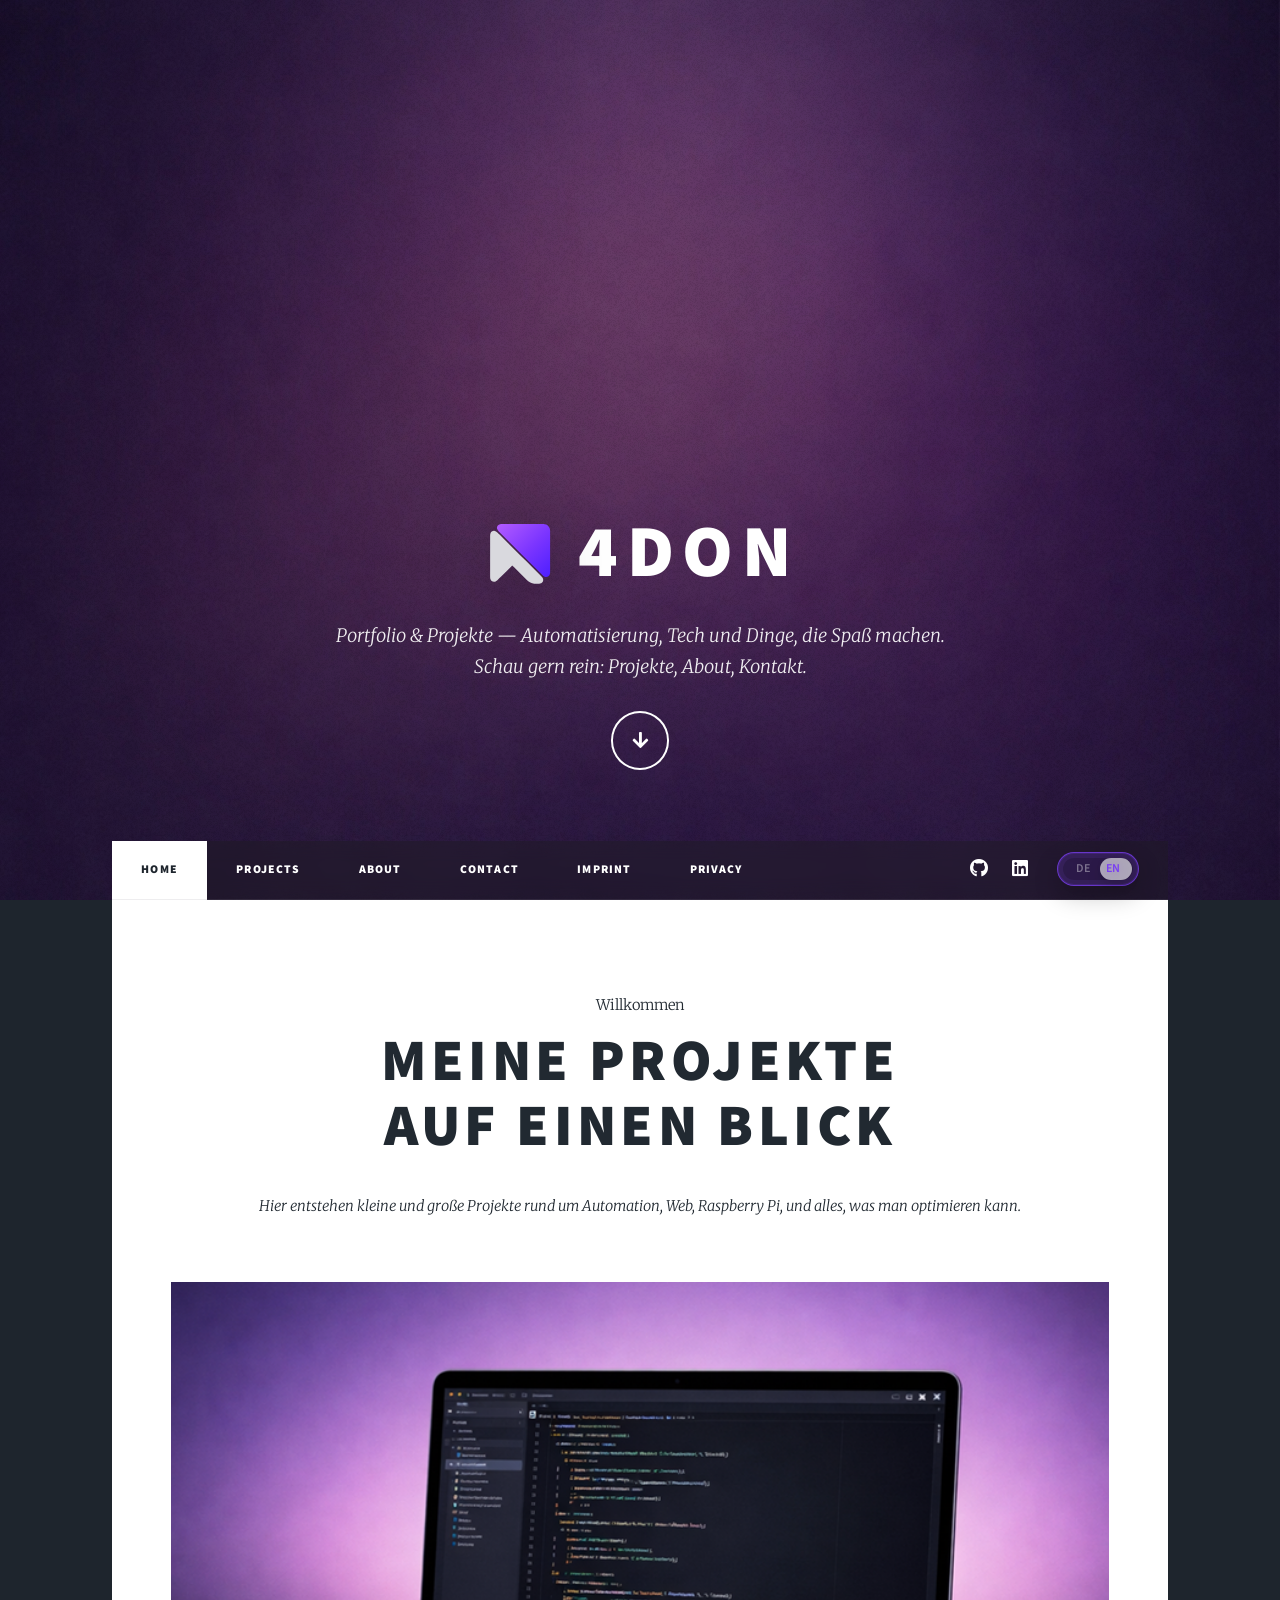
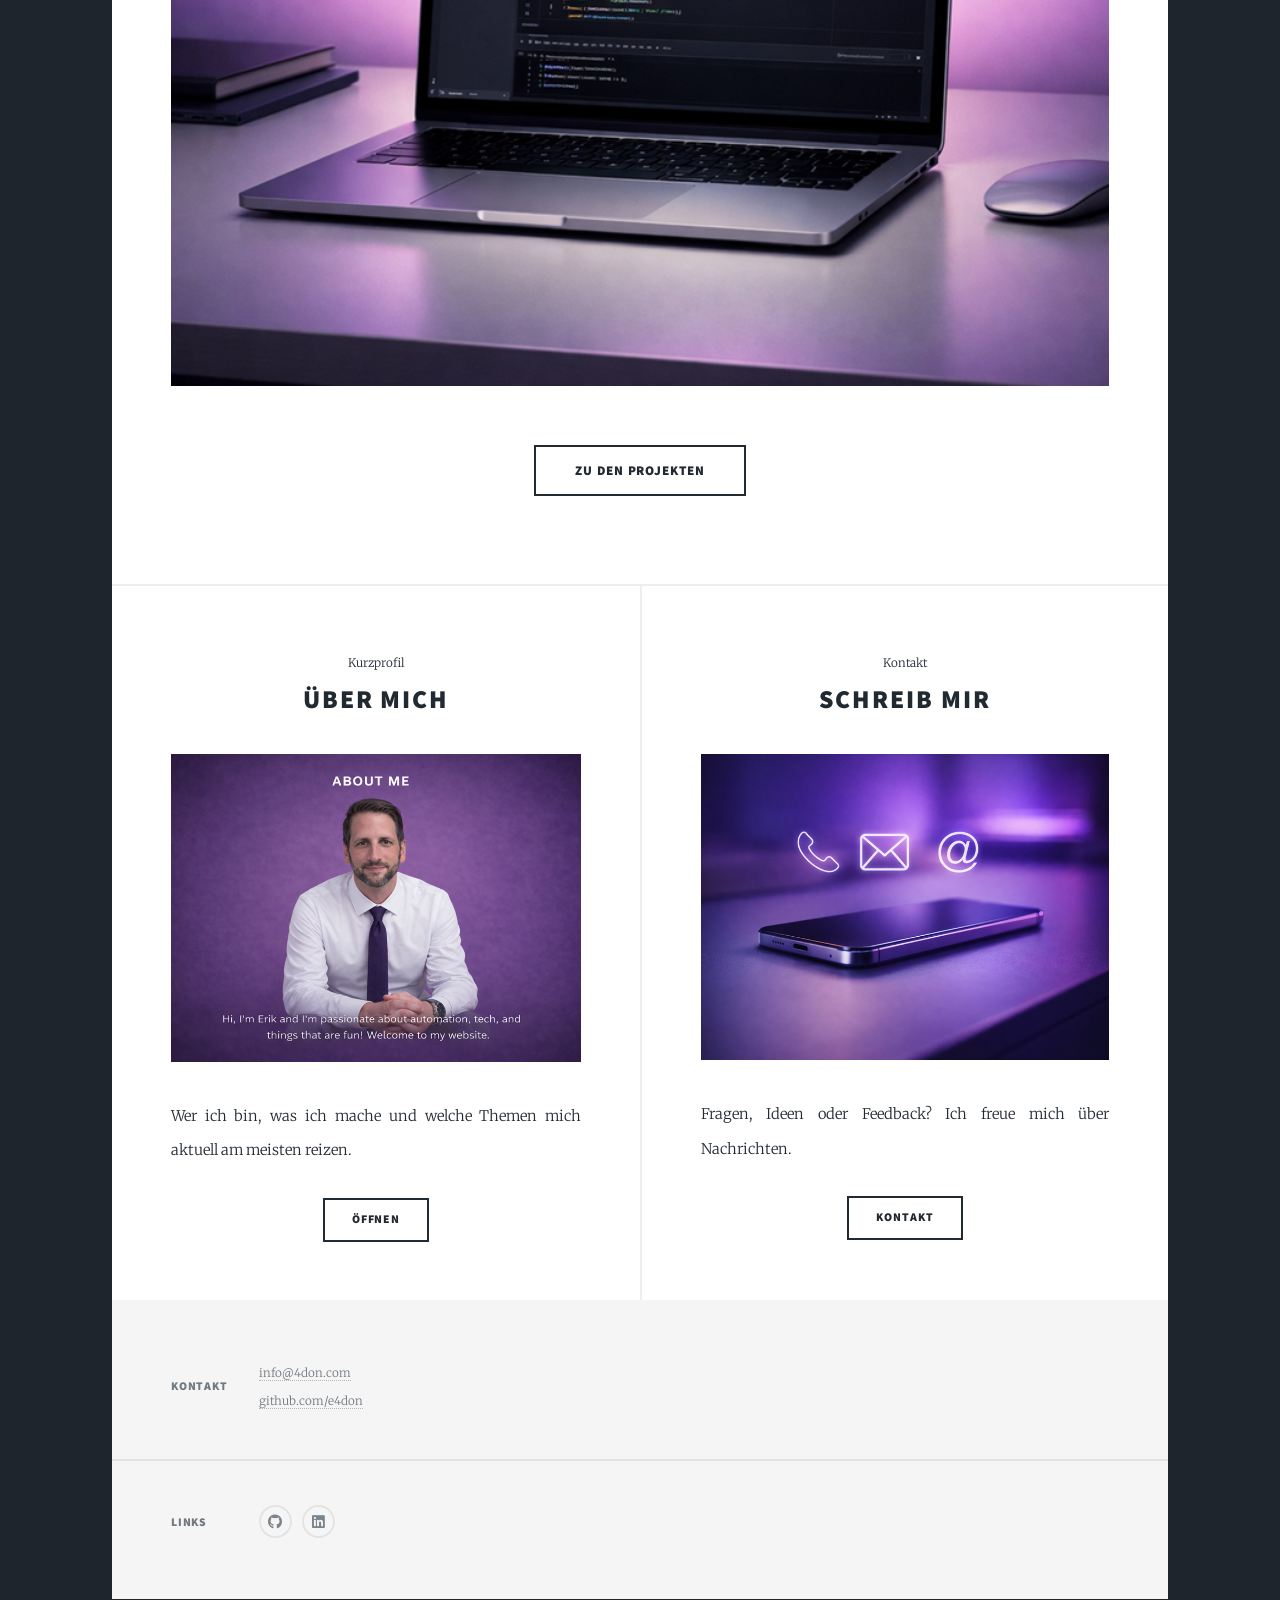
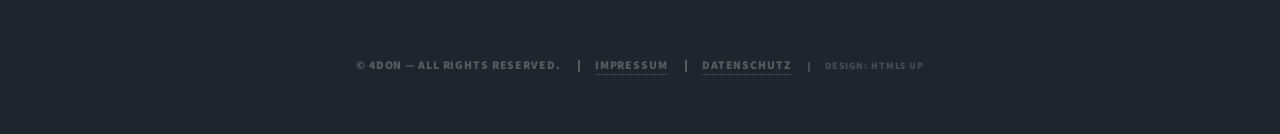
==== commit 29ee7c9f: "feat(i18n): introduce DE/EN infrastructure, SPA-like navigation, and shared project styles" ====
--- a/index.html
+++ b/index.html
@@ -10,16 +10,16 @@
     <link rel="canonical" href="https://www.4don.com/" />
 
     <meta property="og:type" content="website" />
-    <meta property="og:site_name" content="4don" />
-    <meta property="og:title" content="4don — Portfolio" />
+    <meta property="og:site_name" content="4DON" />
+    <meta property="og:title" content="4DON.com" />
     <meta property="og:description" content="Portfolio & Projekte — Automatisierung, Tech und Maker Stuff." />
     <meta property="og:url" content="https://www.4don.com/" />
-    <meta property="og:image" content="https://www.4don.com/assets/images/og/og-1200x630.jpg" />
+    <meta property="og:image" content="https://www.4don.com/assets/images/og/og-default-4don-1200x630.png" />
 
     <meta name="twitter:card" content="summary_large_image" />
-    <meta name="twitter:title" content="4don — Portfolio" />
+    <meta name="twitter:title" content="4DON.com" />
     <meta name="twitter:description" content="Portfolio & Projekte — Automatisierung, Tech und Maker Stuff." />
-    <meta name="twitter:image" content="https://www.4don.com/assets/images/og/og-1200x630.jpg" />
+    <meta name="twitter:image" content="https://www.4don.com/assets/images/og/og-default-4don-1200x630.png" />
 
     <meta charset="utf-8" />
     <meta name="viewport" content="width=device-width, initial-scale=1, user-scalable=no" />
@@ -77,15 +77,16 @@
       <!-- Nav -->
       <nav id="nav">
         <ul class="links">
-          <li class="active"><a href="index.html">Home</a></li>
-          <li><a href="projects.html">Projekte</a></li>
-          <li><a href="about.html">Über mich</a></li>
-          <li><a href="contact.html">Kontakt</a></li>
-          <li><a href="legal/impressum.html">Impressum</a></li>
-          <li><a href="legal/datenschutz.html">Datenschutz</a></li>
+          <li class="active"><a href="index.html" data-i18n="nav.home">Home</a></li>
+          <li><a href="projects.html" data-i18n="nav.projects">Projekte</a></li>
+          <li><a href="about.html" data-i18n="nav.about">Über mich</a></li>
+          <li><a href="contact.html" data-i18n="nav.contact">Kontakt</a></li>
+          <li><a href="legal/impressum.html" data-i18n="nav.imprint">Imprint</a></li>
+          <li><a href="legal/datenschutz.html" data-i18n="nav.privacy">Privacy</a></li>
         </ul>
 
         <ul class="icons">
+          <!-- Optional: GitHub -->
           <li>
             <a
               href="https://github.com/e4don"
@@ -106,6 +107,19 @@
             >
               <span class="label">LinkedIn</span>
             </a>
+          </li>
+          <!-- Language Toggle DE/EN -->
+          <li class="lang-switch">
+            <button type="button" class="lang-switch__btn" data-lang-toggle aria-label="Language">
+              <span class="lang-switch__track" aria-hidden="true">
+                <span class="lang-switch__thumb"></span>
+              </span>
+
+              <span class="lang-switch__labels" aria-hidden="true">
+                <span class="lang-switch__label lang-switch__label--de">DE</span>
+                <span class="lang-switch__label lang-switch__label--en">EN</span>
+              </span>
+            </button>
           </li>
         </ul>
       </nav>
@@ -226,5 +240,9 @@
     <script src="assets/js/breakpoints.min.js"></script>
     <script src="assets/js/util.js"></script>
     <script src="assets/js/main.js"></script>
+    <script src="assets/js/i18n.js"></script>
+    <script>window.i18nInit?.({ basePath: "assets/i18n" });</script>
+
+
   </body>
 </html>
--- a/assets/css/main.css
+++ b/assets/css/main.css
@@ -5200,3 +5200,274 @@
     gap: 1.25rem;
   }
 }
+
+/* =========================================================
+   4don — Language Switch (DE/EN pill toggle)
+   Append at the end of main.css
+
+   Notes:
+   - Massively uses overflow clipping on #nav; we disable it so the switch is not cut off.
+   - Massively icon list is optimized for <a>; we explicitly support <button> here.
+   ========================================================= */
+
+/* Prevent #nav from clipping right-side items */
+#nav {
+  overflow: visible !important;
+}
+
+/* Make the icon list a predictable flex row */
+#nav ul.icons {
+  display: flex !important;
+  align-items: center;
+  gap: 0.6rem;
+  margin: 0;
+}
+
+/* Remove inline padding so gap controls spacing */
+#nav ul.icons li {
+  padding: 0 !important;
+}
+
+/* Ensure buttons inside the icon row are visible and behave normally */
+#nav .icons li button {
+  display: inline-flex !important;
+  visibility: visible !important;
+  opacity: 1 !important;
+
+  width: auto !important;
+  max-width: none !important;
+  margin: 0 !important;
+
+  font-size: inherit !important;
+  line-height: 1 !important;
+
+  -webkit-appearance: none;
+  appearance: none;
+}
+
+/* Switch wrapper */
+#nav .icons .lang-switch {
+  display: flex;
+  align-items: center;
+  margin-left: 0.75rem; /* spacing from social icons */
+}
+
+/* Switch button */
+#nav .icons .lang-switch__btn {
+  position: relative;
+  display: inline-flex;
+  align-items: center;
+  justify-content: center;
+
+  height: 34px;          /* was 30px */
+  min-width: 82px;       /* was 76px */
+  padding: 0;
+
+  border: 1px solid rgba(122, 63, 242, 0.75);
+  border-radius: 999px;
+
+  background: rgba(122, 63, 242, 0.22);
+  color: rgba(255, 255, 255, 0.95);
+
+  cursor: pointer;
+
+  letter-spacing: 0;
+  text-transform: none;
+
+  box-shadow:
+    0 0 0 1px rgba(122, 63, 242, 0.18) inset,
+    0 10px 24px rgba(0, 0, 0, 0.22);
+
+  /* Visual alignment tweak inside Massively nav */
+  transform: translateY(-1px);
+}
+
+/* Track */
+#nav .icons .lang-switch__track {
+  position: absolute;
+  inset: 5px;       /* was 4px */
+  border-radius: 999px;
+  background: rgba(0, 0, 0, 0.18);
+}
+
+/* Thumb */
+#nav .icons .lang-switch__thumb {
+  position: absolute;
+  top: 50%;
+  left: 3px;     /* fine horizontal alignment - was 5px */
+  transform: translateY(-50%);
+
+  width: 32px;      /* was 30px */
+  height: 22px;     /* was 20px */
+  border-radius: 999px;
+
+  background: rgba(255, 255, 255, 0.62);      /* was (255, 255, 255, 0.92) */
+  box-shadow: 0 6px 14px rgba(0, 0, 0, 0.18);       /* was 0 8px 18px rgba(0, 0, 0, 0.22) */
+
+  transition: transform 180ms ease;
+}
+
+/* Labels */
+#nav .icons .lang-switch__labels {
+  position: relative;
+  z-index: 2;
+
+  display: grid;
+  grid-template-columns: 1fr 1fr;
+  width: 100%;
+  padding: 0 10px;     /* was 9px */
+
+  font-size: 12px;     /* was 11px */
+  font-weight: 600;
+  line-height: 1;
+}
+
+#nav .icons .lang-switch__label {
+  display: flex;
+  align-items: center;
+  justify-content: center;
+  height: 34px;   /* was 30px */
+
+  user-select: none;
+  color: rgba(255, 255, 255, 0.85);
+
+  transition: color 180ms ease, opacity 180ms ease;
+}
+
+/* Active state: EN (thumb moves to the right) */
+#nav .icons .lang-switch__btn.is-en .lang-switch__thumb {
+  transform: translate(34px, -50%);
+}
+
+/* Label emphasis */
+#nav .icons .lang-switch__btn.is-de .lang-switch__label--de,
+#nav .icons .lang-switch__btn.is-en .lang-switch__label--en {
+  color: rgba(255, 255, 255, 0.98);
+}
+
+#nav .icons .lang-switch__btn.is-de .lang-switch__label--en,
+#nav .icons .lang-switch__btn.is-en .lang-switch__label--de {
+  opacity: 0.7;
+}
+
+/* Hover */
+#nav .icons .lang-switch__btn:hover {
+  background: rgba(122, 63, 242, 0.3);
+  border-color: rgba(122, 63, 242, 0.9);
+}
+
+/* Keyboard focus */
+#nav .icons .lang-switch__btn:focus-visible {
+  outline: 2px solid rgba(122, 63, 242, 0.9);
+  outline-offset: 3px;
+}
+
+/* Reduced motion */
+@media (prefers-reduced-motion: reduce) {
+  #nav .icons .lang-switch__thumb,
+  #nav .icons .lang-switch__label {
+    transition: none !important;
+  }
+}
+
+/* =========================================================
+   4don — Language Switch: active label highlighting
+   ========================================================= */
+
+/* Default label style (slightly muted) */
+#nav .icons .lang-switch__label {
+  color: rgba(255, 255, 255, 0.75);
+}
+
+/* Active label = purple */
+#nav .icons .lang-switch__btn.is-de .lang-switch__label--de {
+  color: rgba(122, 63, 242, 1);
+  text-shadow: 0 0 10px rgba(122, 63, 242, 0.35);
+}
+
+#nav .icons .lang-switch__btn.is-en .lang-switch__label--en {
+  color: rgba(122, 63, 242, 1);
+  text-shadow: 0 0 10px rgba(122, 63, 242, 0.35);
+}
+
+/* Inactive label even more muted */
+#nav .icons .lang-switch__btn.is-de .lang-switch__label--en,
+#nav .icons .lang-switch__btn.is-en .lang-switch__label--de {
+  color: rgba(255, 255, 255, 0.55);
+}
+
+/* =========================================================
+   4don — navPanel: force border-only pill for language switch
+   (Massively navPanel overrides button styles)
+   ========================================================= */
+
+#navPanel .icons li.lang-switch {
+  display: flex;
+  align-items: center;
+}
+
+/* Force the button box to exist + show border */
+#navPanel .icons li.lang-switch .lang-switch__btn {
+  display: inline-flex !important;
+  align-items: center !important;
+  justify-content: center !important;
+
+  height: 30px !important;
+  min-width: 72px !important;
+  padding: 0 !important;
+
+  background: transparent !important;
+  border: 1px solid rgba(122, 63, 242, 0.75) !important;
+  border-radius: 999px !important;
+
+  box-shadow: none !important;
+  opacity: 1 !important;
+}
+
+/* Ensure labels are visible and centered */
+#navPanel .icons li.lang-switch .lang-switch__labels {
+  width: 100% !important;
+  display: grid !important;
+  grid-template-columns: 1fr 1fr !important;
+  padding: 0 10px !important;
+}
+
+/* Hide track/thumb in mobile panel (border-only look) */
+#navPanel .icons li.lang-switch .lang-switch__track {
+  display: none !important;
+}
+
+/* Label colors on white panel */
+#navPanel .icons li.lang-switch .lang-switch__label {
+  color: rgba(0, 0, 0, 0.55) !important;
+  font-weight: 600 !important;
+}
+
+/* Active label highlight */
+#navPanel .icons li.lang-switch .lang-switch__btn.is-de .lang-switch__label--de,
+#navPanel .icons li.lang-switch .lang-switch__btn.is-en .lang-switch__label--en {
+  color: rgba(122, 63, 242, 1) !important;
+  font-weight: 700 !important;
+}
+
+/* Inactive label muted */
+#navPanel .icons li.lang-switch .lang-switch__btn.is-de .lang-switch__label--en,
+#navPanel .icons li.lang-switch .lang-switch__btn.is-en .lang-switch__label--de {
+  color: rgba(0, 0, 0, 0.35) !important;
+}
+
+/* =========================================================
+   4don — navPanel icons row layout (keep switch right-aligned)
+   ========================================================= */
+
+#navPanel ul.icons {
+  display: flex !important;
+  align-items: center !important;
+  gap: 0.75rem !important;
+  flex-wrap: wrap !important; /* allow wrap on very small screens */
+}
+
+/* Push the language switch to the far right */
+#navPanel ul.icons li.lang-switch {
+  margin-left: auto !important;
+}
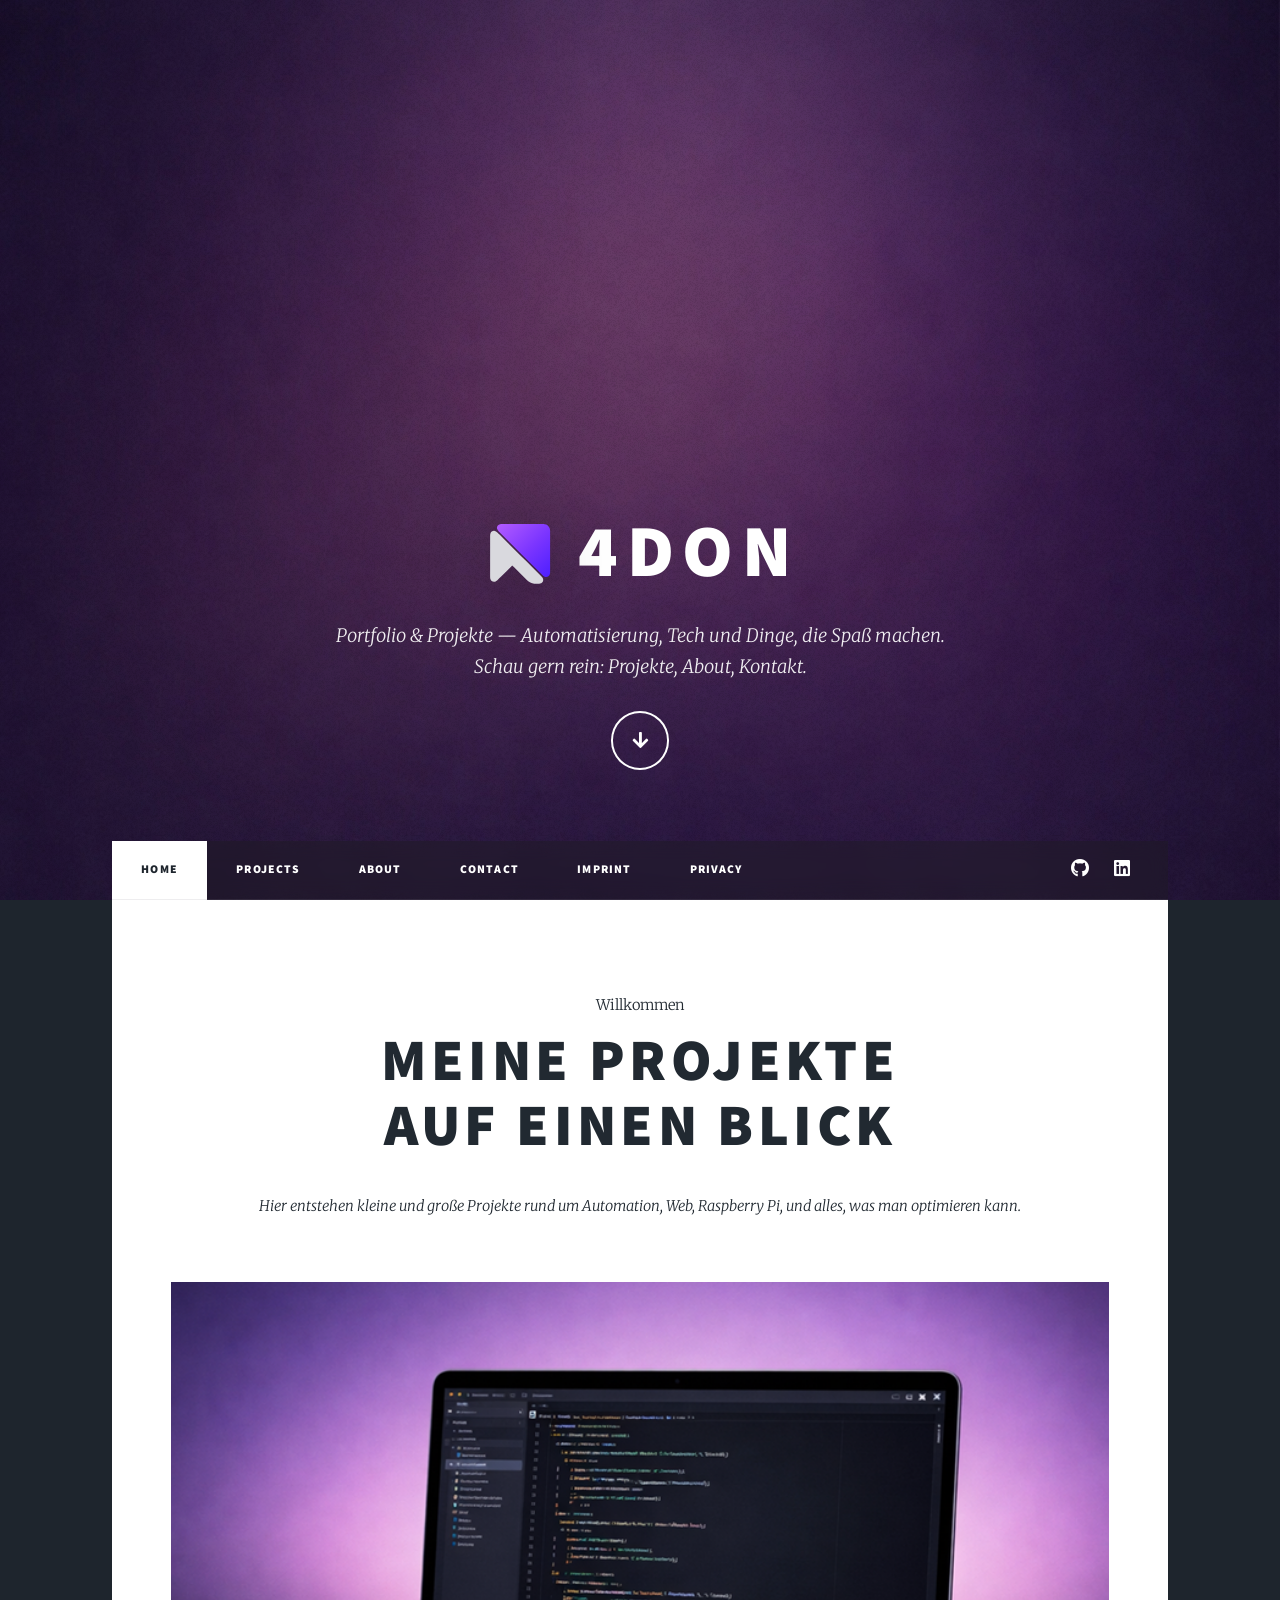
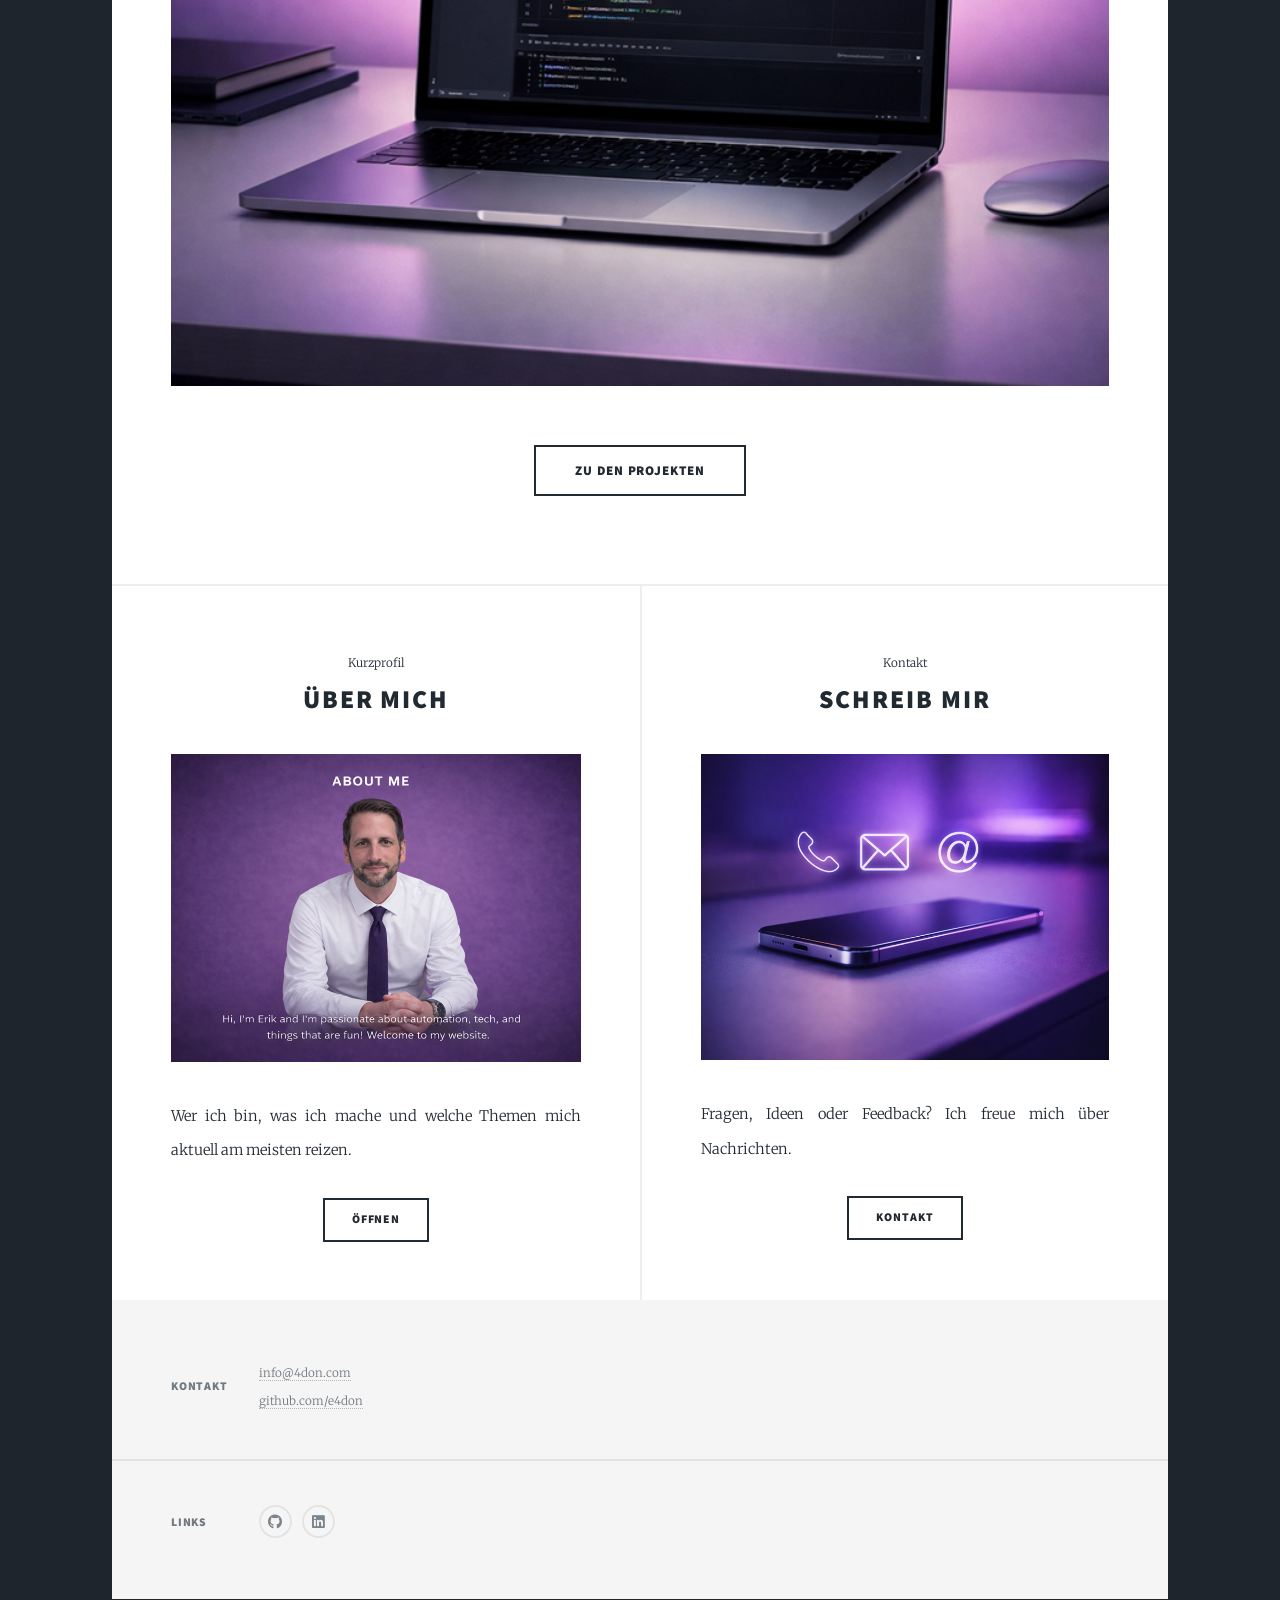
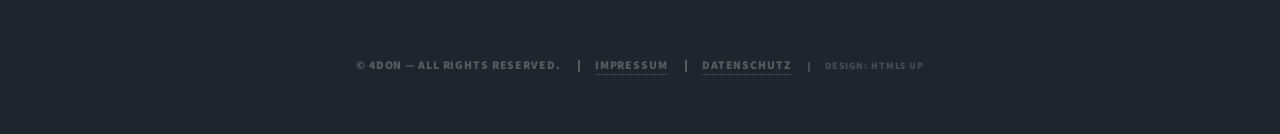
==== commit 5c29ae99: "Merge branch 'main' into dev" ====
--- a/index.html
+++ b/index.html
@@ -107,19 +107,6 @@
             >
               <span class="label">LinkedIn</span>
             </a>
-          </li>
-          <!-- Language Toggle DE/EN -->
-          <li class="lang-switch">
-            <button type="button" class="lang-switch__btn" data-lang-toggle aria-label="Language">
-              <span class="lang-switch__track" aria-hidden="true">
-                <span class="lang-switch__thumb"></span>
-              </span>
-
-              <span class="lang-switch__labels" aria-hidden="true">
-                <span class="lang-switch__label lang-switch__label--de">DE</span>
-                <span class="lang-switch__label lang-switch__label--en">EN</span>
-              </span>
-            </button>
           </li>
         </ul>
       </nav>
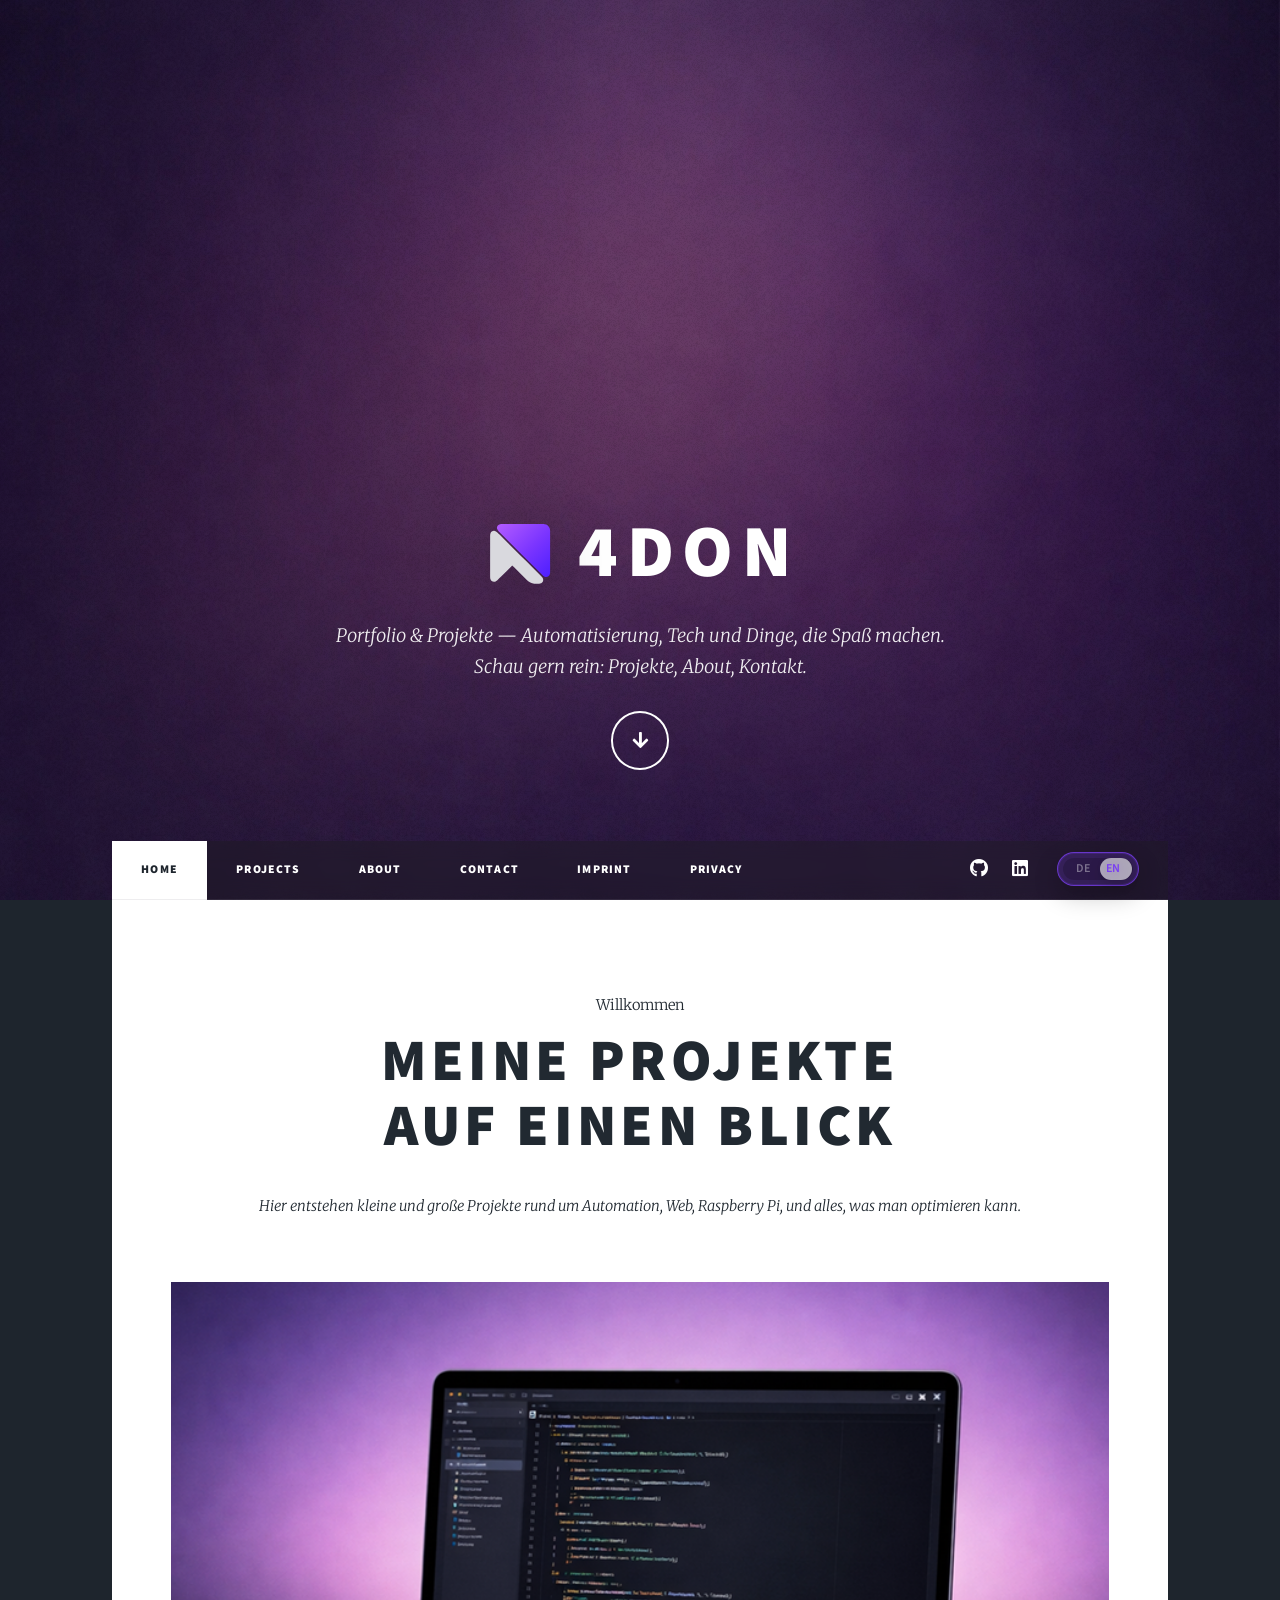
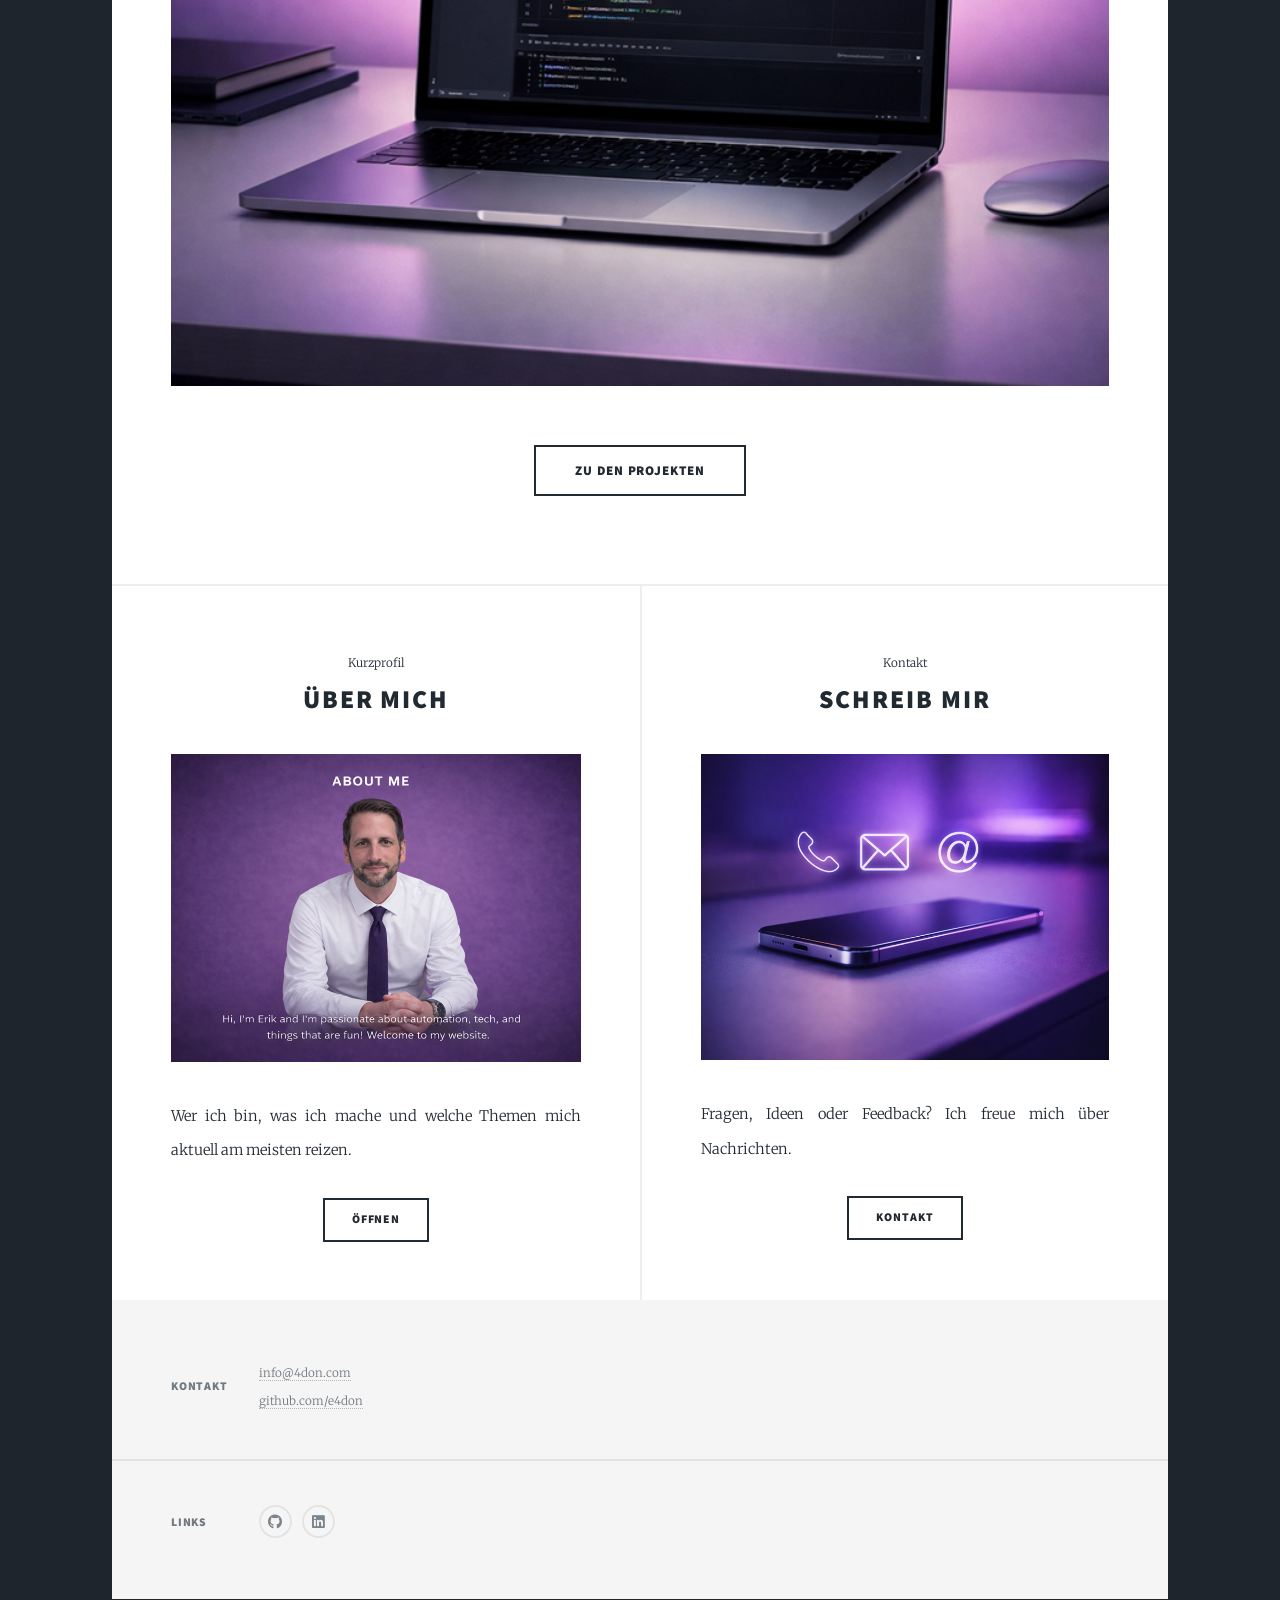
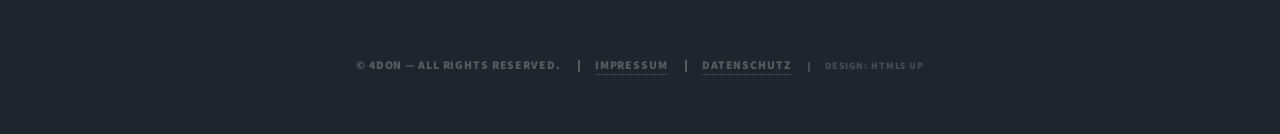
==== commit 1fbcb851: "Repair: restore v1.7 baseline from backup (i18n, projects, pages)" ====
--- a/index.html
+++ b/index.html
@@ -107,6 +107,19 @@
             >
               <span class="label">LinkedIn</span>
             </a>
+          </li>
+          <!-- Language Toggle DE/EN -->
+          <li class="lang-switch">
+            <button type="button" class="lang-switch__btn" data-lang-toggle aria-label="Language">
+              <span class="lang-switch__track" aria-hidden="true">
+                <span class="lang-switch__thumb"></span>
+              </span>
+
+              <span class="lang-switch__labels" aria-hidden="true">
+                <span class="lang-switch__label lang-switch__label--de">DE</span>
+                <span class="lang-switch__label lang-switch__label--en">EN</span>
+              </span>
+            </button>
           </li>
         </ul>
       </nav>
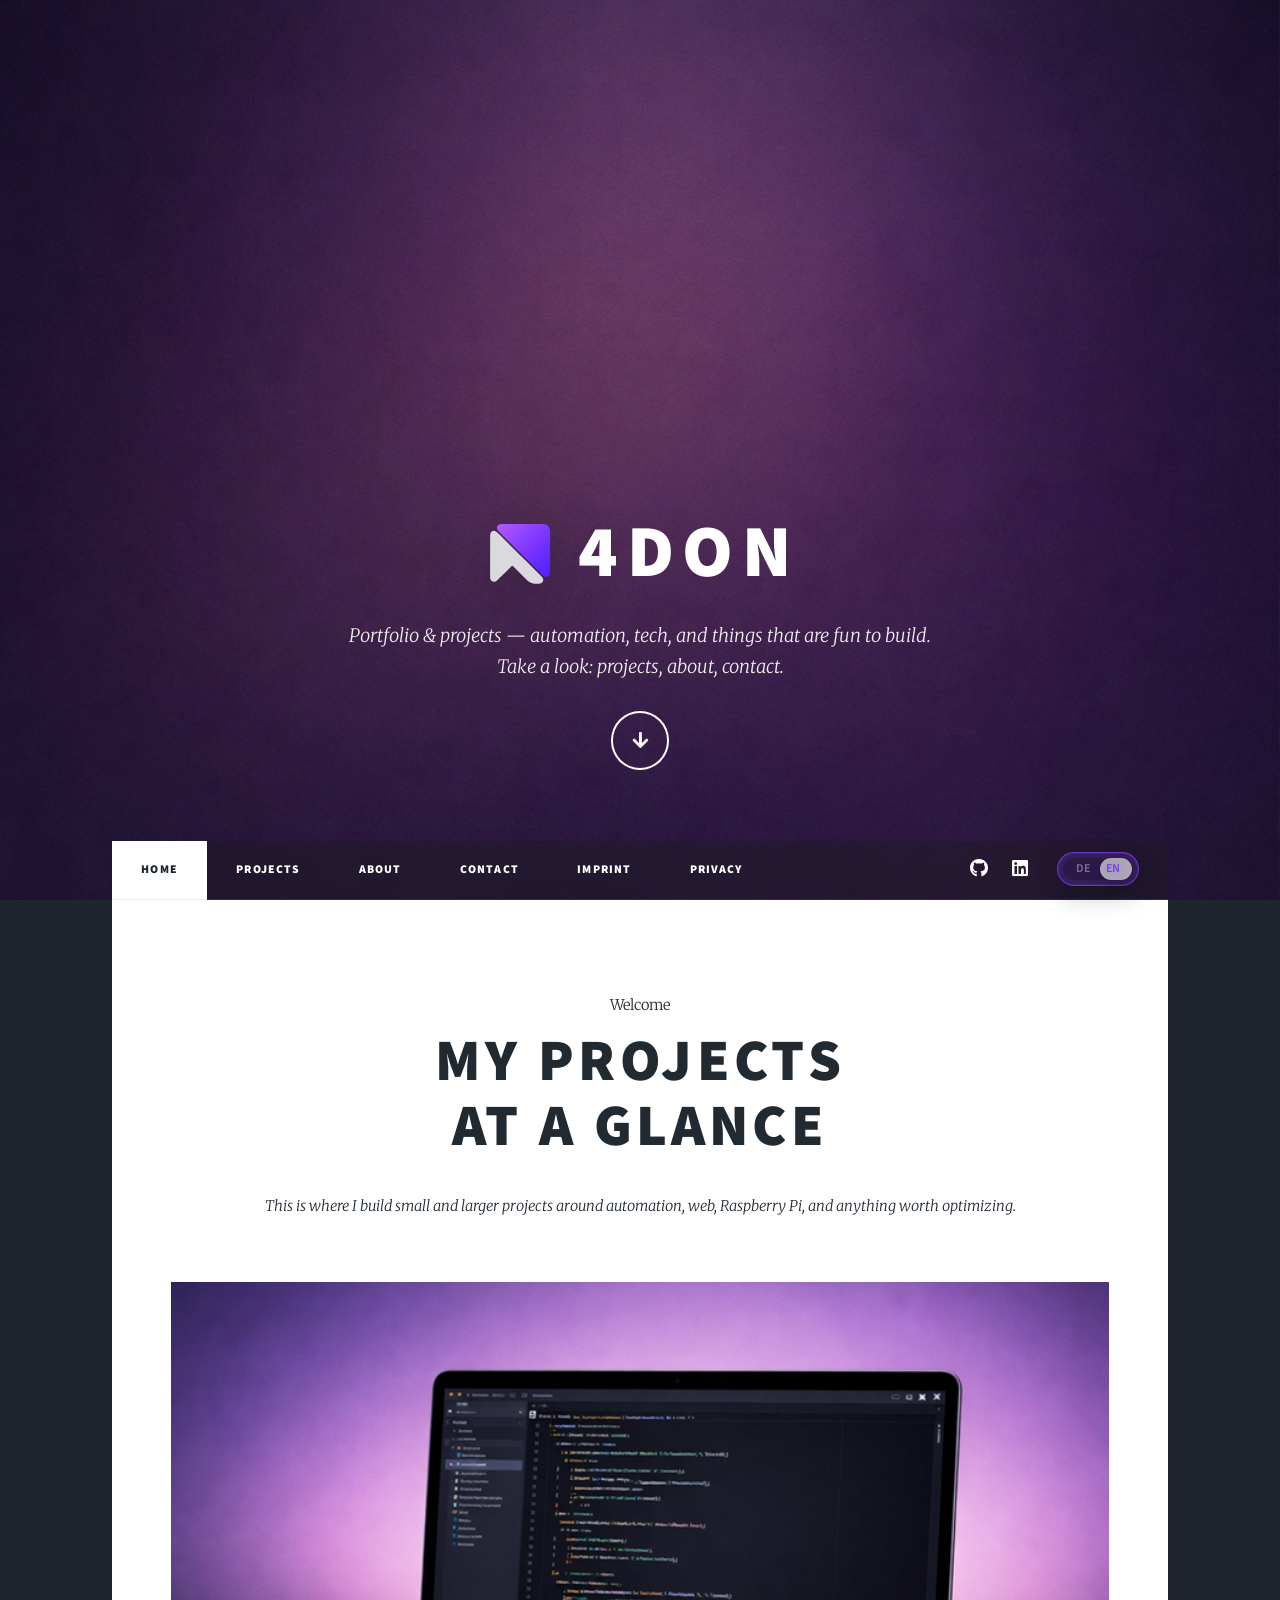
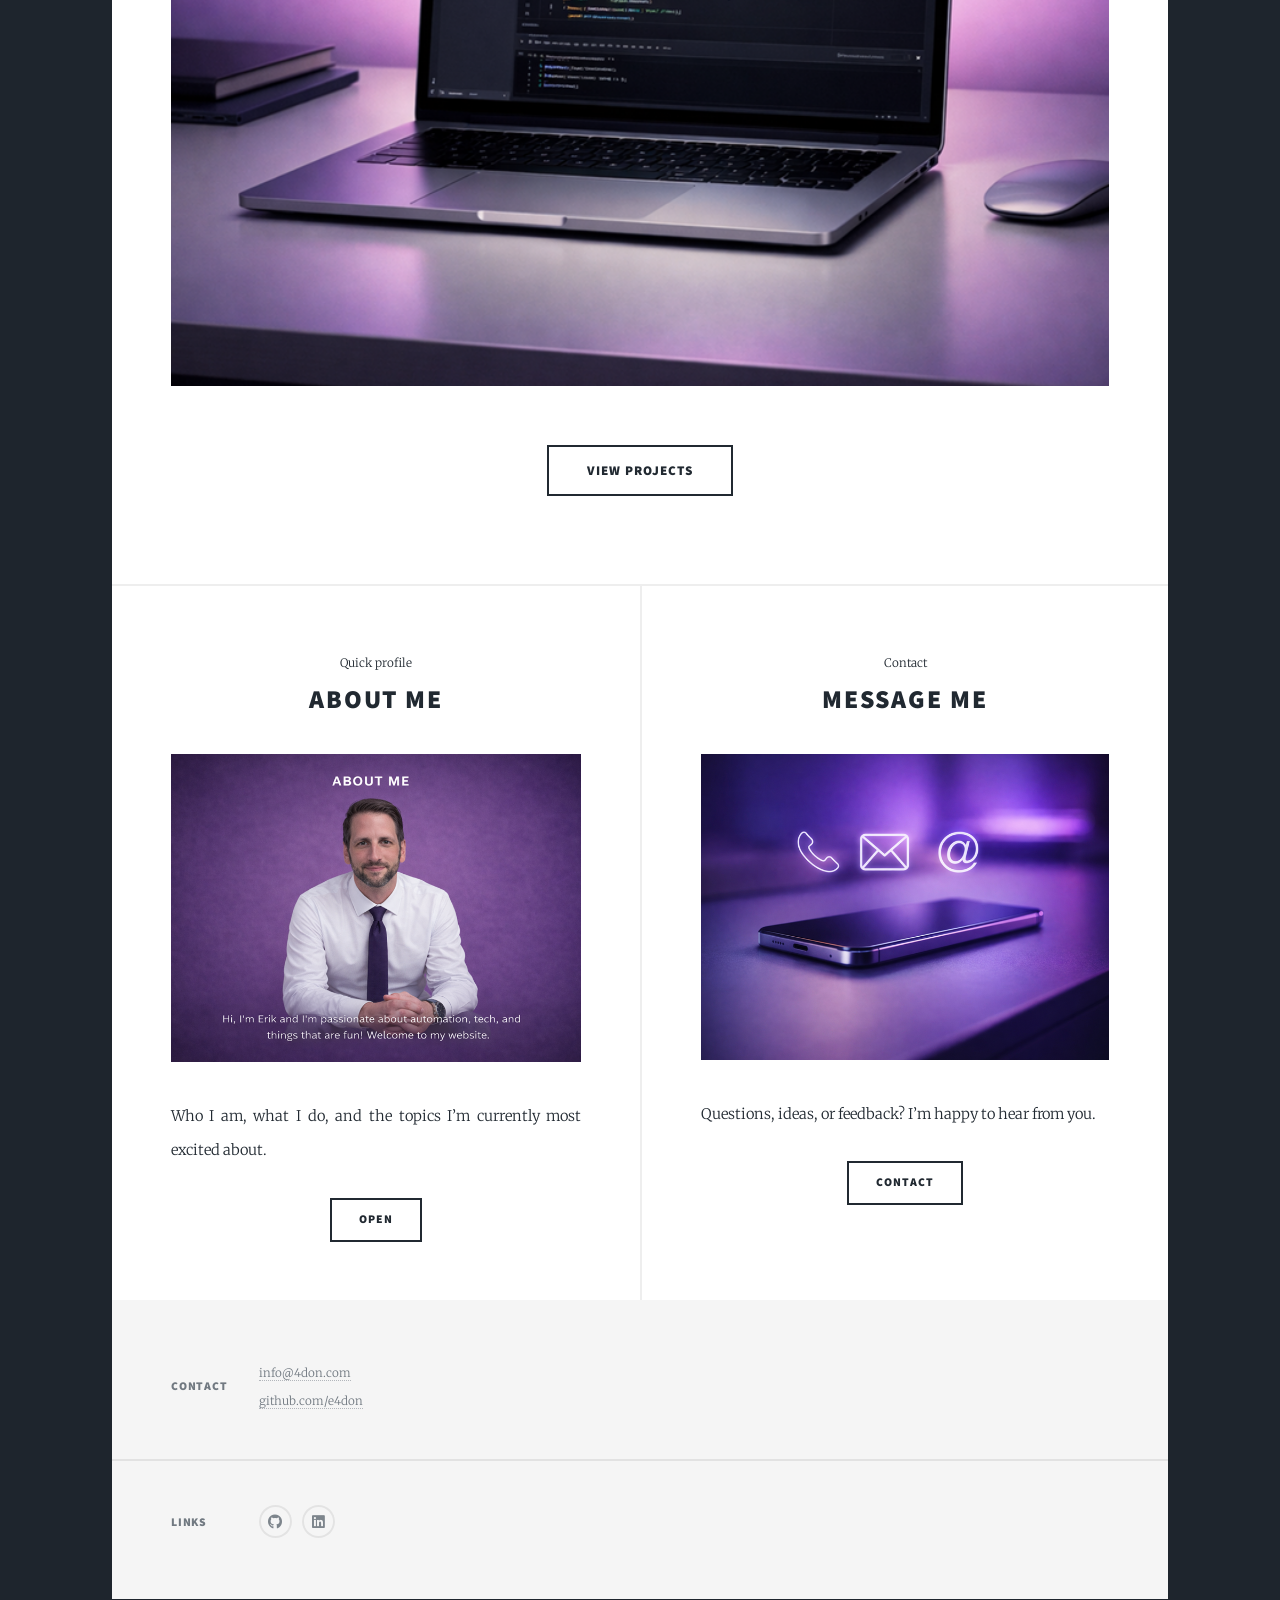
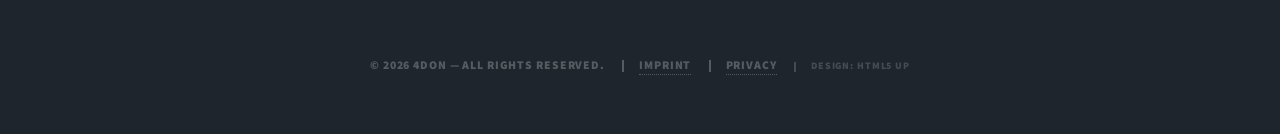
==== commit 1a4c4472: "merge: finalize v1.8 content refactor on dev" ====
--- a/index.html
+++ b/index.html
@@ -59,13 +59,13 @@
           <span>4DON</span>
         </h1>
 
-        <p>
+        <p id="home-intro-text">
           Portfolio & Projekte — Automatisierung, Tech und Dinge, die Spaß machen.<br />
           Schau gern rein: Projekte, About, Kontakt.
         </p>
 
         <ul class="actions">
-          <li><a href="#header" class="button icon solid solo fa-arrow-down scrolly">Weiter</a></li>
+          <li><a href="#header" class="button icon solid solo fa-arrow-down scrolly" id="home-intro-cta">Weiter</a></li>
         </ul>
       </div>
 
@@ -129,22 +129,21 @@
         <!-- Featured Post -->
         <article class="post featured">
           <header class="major">
-            <span class="date">Willkommen</span>
+            <span class="date" id="home-featured-kicker">Willkommen</span>
             <h2>
-              <a href="projects.html">Meine Projekte<br />auf einen Blick</a>
+              <a href="projects.html" id="home-featured-title">Meine Projekte<br />auf einen Blick</a>
             </h2>
-            <p>
-              Hier entstehen kleine und große Projekte rund um Automation, Web, Raspberry Pi, und
-              alles, was man optimieren kann.
+            <p id="home-featured-text">
+              Hier entstehen kleine und große Projekte rund um Automation, Web, Raspberry Pi, und alles, was man optimieren kann.
             </p>
           </header>
 
           <a href="projects.html" class="image main">
-            <img src="assets/images/projects.png" alt="Projekt-Preview" />
+            <img src="assets/images/projects.png" id="home-featured-image" alt="Projekt-Preview" />
           </a>
 
           <ul class="actions special">
-            <li><a href="projects.html" class="button large">Zu den Projekten</a></li>
+            <li><a href="projects.html" class="button large" id="home-featured-cta">Zu den Projekten</a></li>
           </ul>
         </article>
 
@@ -152,29 +151,29 @@
         <section class="posts">
           <article>
             <header>
-              <span class="date">Kurzprofil</span>
-              <h2><a href="about.html">Über mich</a></h2>
+              <span class="date" id="home-card-0-kicker">Kurzprofil</span>
+              <h2><a href="about.html" id="home-card-0-title">Über mich</a></h2>
             </header>
             <a href="about.html" class="image fit">
-              <img src="assets/images/aboutme.png" alt="Über mich" />
-            </a>
-            <p>Wer ich bin, was ich mache und welche Themen mich aktuell am meisten reizen.</p>
+              <img src="assets/images/aboutme.png" id="home-card-0-image" alt="Über mich" />
+            </a>
+            <p id="home-card-0-text">Wer ich bin, was ich mache und welche Themen mich aktuell am meisten reizen.</p>
             <ul class="actions special">
-              <li><a href="about.html" class="button">Öffnen</a></li>
+              <li><a href="about.html" class="button" id="home-card-0-cta">Öffnen</a></li>
             </ul>
           </article>
 
           <article>
             <header>
-              <span class="date">Kontakt</span>
-              <h2><a href="contact.html">Schreib mir</a></h2>
+              <span class="date" id="home-card-1-kicker">Kontakt</span>
+              <h2><a href="contact.html" id="home-card-1-title">Schreib mir</a></h2>
             </header>
             <a href="contact.html" class="image fit">
-              <img src="assets/images/contact.png" alt="Kontakt" />
-            </a>
-            <p>Fragen, Ideen oder Feedback? Ich freue mich über Nachrichten.</p>
+              <img src="assets/images/contact.png" id="home-card-1-image" alt="Kontakt" />
+            </a>
+            <p id="home-card-1-text">Fragen, Ideen oder Feedback? Ich freue mich über Nachrichten.</p>
             <ul class="actions special">
-              <li><a href="contact.html" class="button">Kontakt</a></li>
+              <li><a href="contact.html" class="button" id="home-card-1-cta">Kontakt</a></li>
             </ul>
           </article>
         </section>
@@ -184,7 +183,7 @@
       <footer id="footer" class="footer-4don">
         <section class="split contact">
           <section>
-            <h3>Kontakt</h3>
+            <h3 data-i18n="footer.contact">Kontakt</h3>
             <p>
               <a href="mailto:info@4don.com">info@4don.com</a><br />
               <a href="https://github.com/e4don" target="_blank" rel="noopener">github.com/e4don</a>
@@ -192,7 +191,7 @@
           </section>
 
           <section>
-            <h3>Links</h3>
+            <h3 data-i18n="footer.links">Links</h3>
             <ul class="icons alt">
               <li>
                 <a
@@ -223,11 +222,12 @@
       <!-- Copyright (Bottom bar) -->
 <div id="copyright">
   <ul>
-    <li>© 4don — All rights reserved.</li>
-    <li><a href="legal/impressum.html">Impressum</a></li>
-    <li><a href="legal/datenschutz.html">Datenschutz</a></li>
-    <li class="credit"><a href="https://html5up.net">Design: HTML5 UP</a></li>
-    <!--- <li>Design: <a href="https://html5up.net">HTML5 UP</a></li>-->
+    <li data-i18n="copyright.rights">© 4don — All rights reserved.</li>
+    <li><a href="legal/impressum.html" data-i18n="copyright.imprint">Impressum</a></li>
+    <li><a href="legal/datenschutz.html" data-i18n="copyright.privacy">Datenschutz</a></li>
+    <li class="credit">
+      <a href="https://html5up.net" data-i18n="copyright.design">Design: HTML5 UP</a>
+    </li>
   </ul>
 </div>
 
@@ -241,6 +241,7 @@
     <script src="assets/js/util.js"></script>
     <script src="assets/js/main.js"></script>
     <script src="assets/js/i18n.js"></script>
+    <script src="assets/js/content-home.js"></script>
     <script>window.i18nInit?.({ basePath: "assets/i18n" });</script>
 
 
--- a/assets/css/main.css
+++ b/assets/css/main.css
@@ -5471,3 +5471,32 @@
 #navPanel ul.icons li.lang-switch {
   margin-left: auto !important;
 }
+
+/* =========================================================
+   4don — contacts form status messages
+   ========================================================= */
+
+/* Contact form status (success/error) */
+.form-status {
+  padding: 0.85rem 1rem;
+  border-radius: 0.5rem;
+  line-height: 1.4;
+  opacity: 0;
+  transform: translateY(6px);
+  transition: opacity 200ms ease, transform 200ms ease;
+}
+
+.form-status.is-visible {
+  opacity: 1;
+  transform: translateY(0);
+}
+
+.form-status.is-success {
+  border: 1px solid rgba(0, 255, 140, 0.35);
+  background: rgba(0, 255, 140, 0.08);
+}
+
+.form-status.is-error {
+  border: 1px solid rgba(255, 80, 80, 0.35);
+  background: rgba(255, 80, 80, 0.08);
+}
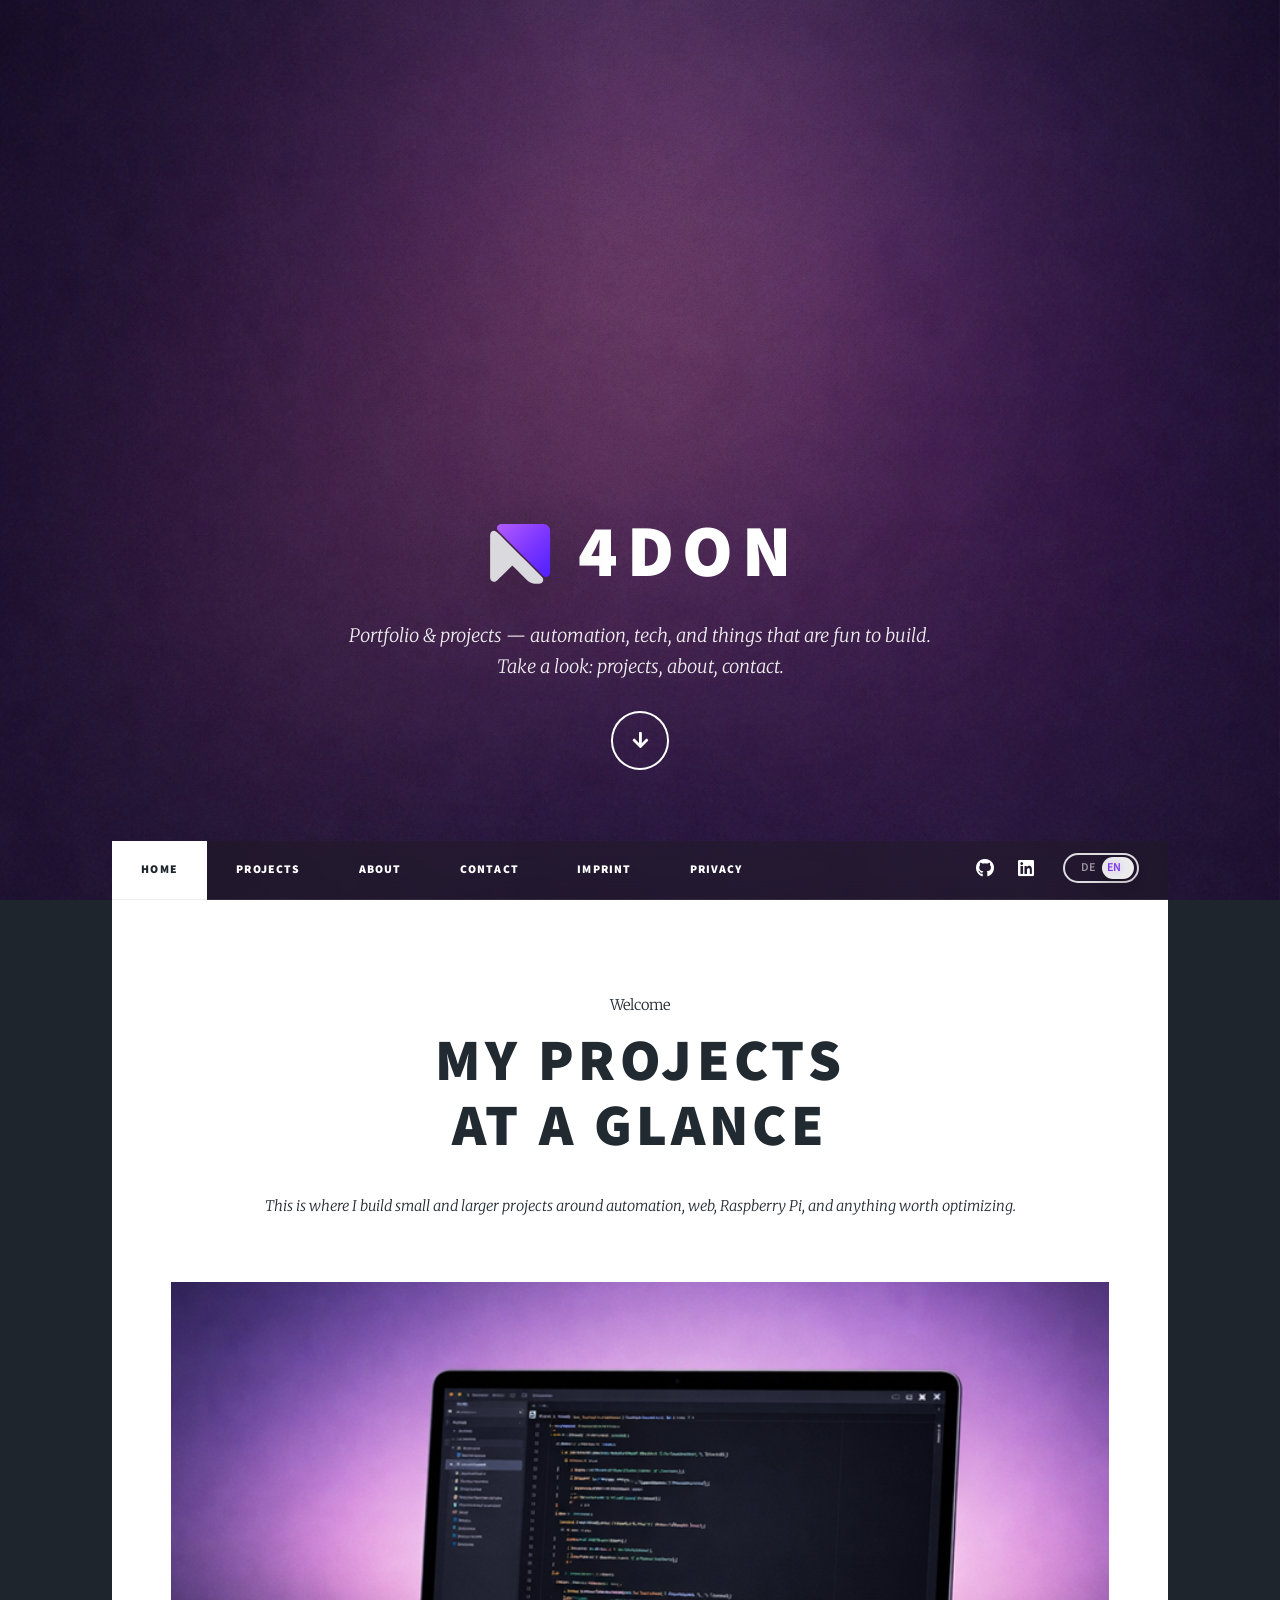
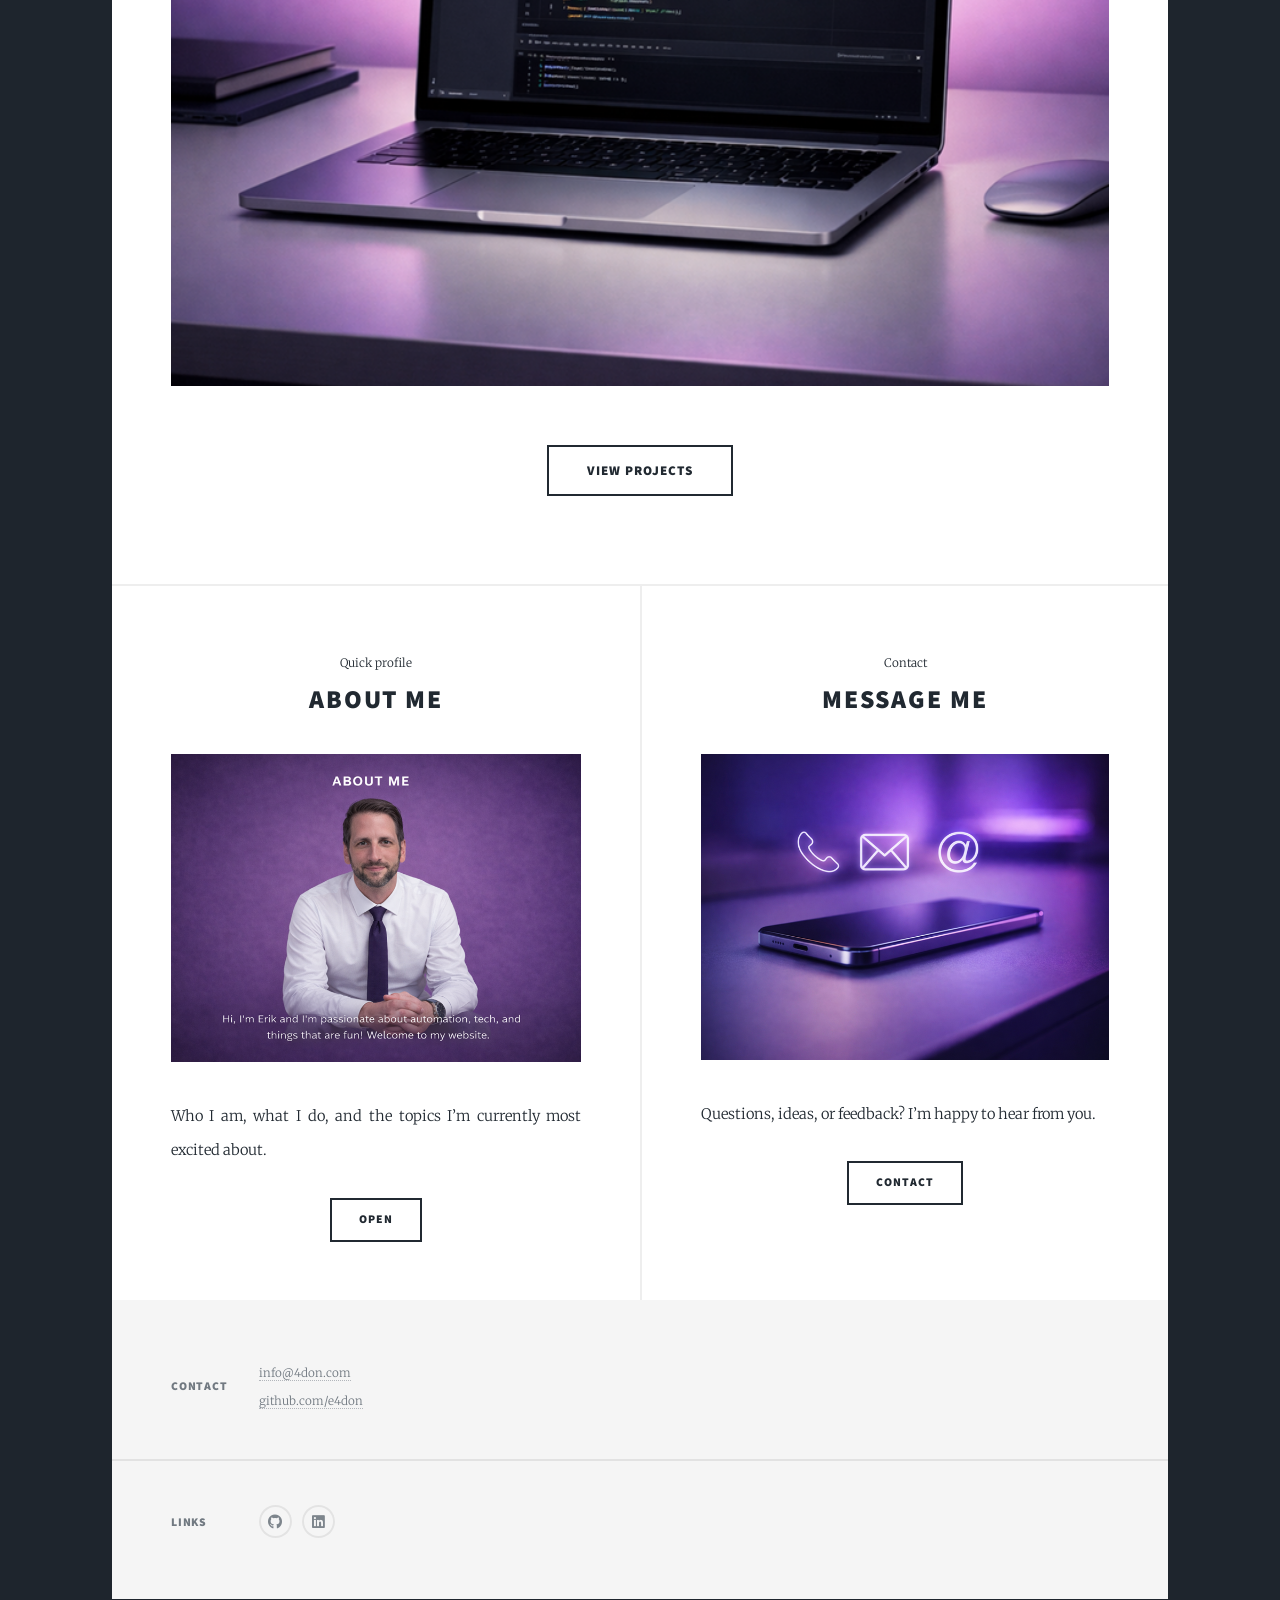
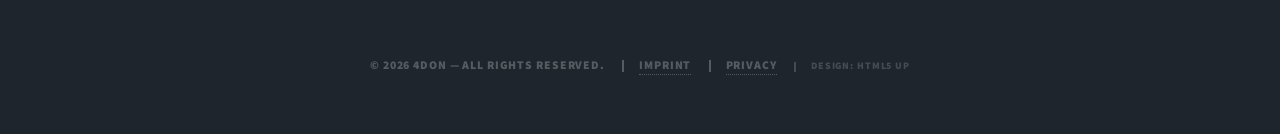
==== commit 2cba63b1: "feat(v1.9): introduce structured project content model & listing generator - Implement single-source" ====
--- a/index.html
+++ b/index.html
@@ -25,7 +25,7 @@
     <meta name="viewport" content="width=device-width, initial-scale=1, user-scalable=no" />
 
     <!-- Apple / Mobile -->
-    <meta name="apple-mobile-web-app-capable" content="yes" />
+    <meta name="mobile-web-app-capable" content="yes" />
 
     <!-- Manifest / PWA -->
     <link rel="manifest" href="site.webmanifest" />
--- a/assets/css/main.css
+++ b/assets/css/main.css
@@ -5203,12 +5203,25 @@
 
 /* =========================================================
    4don — Language Switch (DE/EN pill toggle)
-   Append at the end of main.css
-
-   Notes:
-   - Massively uses overflow clipping on #nav; we disable it so the switch is not cut off.
-   - Massively icon list is optimized for <a>; we explicitly support <button> here.
+   Append at the very end of main.css
+
+   Goals:
+   - Clean border-only pill
+   - No Massively inset shadows
+   - Unified 4DON purple color
+   - Desktop + Mobile (navPanel) consistent
    ========================================================= */
+
+/* ---------------------------------------------------------
+   Global color token (single source of truth)
+--------------------------------------------------------- */
+:root {
+  --purple-4don: #7c3aed;
+}
+
+/* ---------------------------------------------------------
+   NAV BAR (DESKTOP)
+--------------------------------------------------------- */
 
 /* Prevent #nav from clipping right-side items */
 #nav {
@@ -5228,7 +5241,7 @@
   padding: 0 !important;
 }
 
-/* Ensure buttons inside the icon row are visible and behave normally */
+/* Ensure buttons behave normally inside icon row */
 #nav .icons li button {
   display: inline-flex !important;
   visibility: visible !important;
@@ -5252,62 +5265,70 @@
   margin-left: 0.75rem; /* spacing from social icons */
 }
 
-/* Switch button */
+/* ---------------------------------------------------------
+   SWITCH BUTTON (DESKTOP)
+--------------------------------------------------------- */
+
 #nav .icons .lang-switch__btn {
   position: relative;
   display: inline-flex;
   align-items: center;
   justify-content: center;
 
-  height: 34px;          /* was 30px */
-  min-width: 82px;       /* was 76px */
+  height: 30px;
+  min-width: 76px;
   padding: 0;
 
-  border: 1px solid rgba(122, 63, 242, 0.75);
+  background: transparent;
+  border: 2px solid rgba(255, 255, 255, 0.85);
   border-radius: 999px;
-
-  background: rgba(122, 63, 242, 0.22);
-  color: rgba(255, 255, 255, 0.95);
 
   cursor: pointer;
 
   letter-spacing: 0;
   text-transform: none;
 
-  box-shadow:
-    0 0 0 1px rgba(122, 63, 242, 0.18) inset,
-    0 10px 24px rgba(0, 0, 0, 0.22);
+  /* CRITICAL FIX: remove Massively inset shadow */
+  box-shadow: none !important;
 
   /* Visual alignment tweak inside Massively nav */
-  transform: translateY(-1px);
-}
-
-/* Track */
+  transform: translateY(-2px);
+}
+
+/* Invisible track (keeps layout only) */
 #nav .icons .lang-switch__track {
   position: absolute;
-  inset: 5px;       /* was 4px */
+  inset: 4px;
   border-radius: 999px;
-  background: rgba(0, 0, 0, 0.18);
+  background: transparent;
 }
 
 /* Thumb */
 #nav .icons .lang-switch__thumb {
   position: absolute;
   top: 50%;
-  left: 3px;     /* fine horizontal alignment - was 5px */
+  left: -1px;
   transform: translateY(-50%);
 
-  width: 32px;      /* was 30px */
-  height: 22px;     /* was 20px */
+  width: 32px;
+  height: 22px;
   border-radius: 999px;
 
-  background: rgba(255, 255, 255, 0.62);      /* was (255, 255, 255, 0.92) */
-  box-shadow: 0 6px 14px rgba(0, 0, 0, 0.18);       /* was 0 8px 18px rgba(0, 0, 0, 0.22) */
+  background: rgba(255, 255, 255, 0.92);
+  box-shadow: 0 6px 14px rgba(0, 0, 0, 0.18);
 
   transition: transform 180ms ease;
 }
 
-/* Labels */
+/* Move thumb to right when EN active */
+#nav .icons .lang-switch__btn.is-en .lang-switch__thumb {
+  transform: translate(34px, -50%);
+}
+
+/* ---------------------------------------------------------
+   LABELS (DESKTOP)
+--------------------------------------------------------- */
+
 #nav .icons .lang-switch__labels {
   position: relative;
   z-index: 2;
@@ -5315,9 +5336,9 @@
   display: grid;
   grid-template-columns: 1fr 1fr;
   width: 100%;
-  padding: 0 10px;     /* was 9px */
-
-  font-size: 12px;     /* was 11px */
+  padding: 0 10px;
+
+  font-size: 12px;
   font-weight: 600;
   line-height: 1;
 }
@@ -5326,43 +5347,40 @@
   display: flex;
   align-items: center;
   justify-content: center;
-  height: 34px;   /* was 30px */
+  height: 34px;
 
   user-select: none;
-  color: rgba(255, 255, 255, 0.85);
-
+
+  color: rgba(255, 255, 255, 0.75);
   transition: color 180ms ease, opacity 180ms ease;
 }
 
-/* Active state: EN (thumb moves to the right) */
-#nav .icons .lang-switch__btn.is-en .lang-switch__thumb {
-  transform: translate(34px, -50%);
-}
-
-/* Label emphasis */
+/* Active label (purple) */
 #nav .icons .lang-switch__btn.is-de .lang-switch__label--de,
 #nav .icons .lang-switch__btn.is-en .lang-switch__label--en {
-  color: rgba(255, 255, 255, 0.98);
-}
-
+  color: var(--purple-4don);
+  text-shadow: 0 0 10px rgba(124, 58, 237, 0.35);
+}
+
+/* Inactive label */
 #nav .icons .lang-switch__btn.is-de .lang-switch__label--en,
 #nav .icons .lang-switch__btn.is-en .lang-switch__label--de {
-  opacity: 0.7;
+  color: rgba(255, 255, 255, 0.55);
 }
 
 /* Hover */
 #nav .icons .lang-switch__btn:hover {
-  background: rgba(122, 63, 242, 0.3);
-  border-color: rgba(122, 63, 242, 0.9);
+  background: rgba(124, 58, 237, 0.25);
+  border-color: var(--purple-4don);
 }
 
 /* Keyboard focus */
 #nav .icons .lang-switch__btn:focus-visible {
-  outline: 2px solid rgba(122, 63, 242, 0.9);
+  outline: 2px solid var(--purple-4don);
   outline-offset: 3px;
 }
 
-/* Reduced motion */
+/* Reduced motion support */
 @media (prefers-reduced-motion: reduce) {
   #nav .icons .lang-switch__thumb,
   #nav .icons .lang-switch__label {
@@ -5370,43 +5388,16 @@
   }
 }
 
-/* =========================================================
-   4don — Language Switch: active label highlighting
-   ========================================================= */
-
-/* Default label style (slightly muted) */
-#nav .icons .lang-switch__label {
-  color: rgba(255, 255, 255, 0.75);
-}
-
-/* Active label = purple */
-#nav .icons .lang-switch__btn.is-de .lang-switch__label--de {
-  color: rgba(122, 63, 242, 1);
-  text-shadow: 0 0 10px rgba(122, 63, 242, 0.35);
-}
-
-#nav .icons .lang-switch__btn.is-en .lang-switch__label--en {
-  color: rgba(122, 63, 242, 1);
-  text-shadow: 0 0 10px rgba(122, 63, 242, 0.35);
-}
-
-/* Inactive label even more muted */
-#nav .icons .lang-switch__btn.is-de .lang-switch__label--en,
-#nav .icons .lang-switch__btn.is-en .lang-switch__label--de {
-  color: rgba(255, 255, 255, 0.55);
-}
-
-/* =========================================================
-   4don — navPanel: force border-only pill for language switch
-   (Massively navPanel overrides button styles)
-   ========================================================= */
+/* ---------------------------------------------------------
+   NAV PANEL (MOBILE)
+--------------------------------------------------------- */
 
 #navPanel .icons li.lang-switch {
   display: flex;
   align-items: center;
 }
 
-/* Force the button box to exist + show border */
+/* Border-only pill in mobile panel */
 #navPanel .icons li.lang-switch .lang-switch__btn {
   display: inline-flex !important;
   align-items: center !important;
@@ -5417,60 +5408,91 @@
   padding: 0 !important;
 
   background: transparent !important;
-  border: 1px solid rgba(122, 63, 242, 0.75) !important;
+  border: 2px solid #eeeeee !important;
   border-radius: 999px !important;
 
+  /* CRITICAL FIX: remove Massively inset shadow */
   box-shadow: none !important;
+
   opacity: 1 !important;
 }
 
-/* Ensure labels are visible and centered */
-#navPanel .icons li.lang-switch .lang-switch__labels {
-  width: 100% !important;
-  display: grid !important;
-  grid-template-columns: 1fr 1fr !important;
-  padding: 0 10px !important;
-}
-
-/* Hide track/thumb in mobile panel (border-only look) */
-#navPanel .icons li.lang-switch .lang-switch__track {
+/* Hover */
+#navPanel .icons li.lang-switch .lang-switch__btn:hover {
+  border-color: var(--purple-4don) !important;
+}
+
+/* Keyboard focus */
+#navPanel .icons li.lang-switch .lang-switch__btn:focus-visible {
+  outline: 2px solid rgba(124, 58, 237, 0.55) !important;
+  outline-offset: 3px !important;
+  border-color: var(--purple-4don) !important;
+}
+
+/* Hide track + thumb in mobile (text-only pill) */
+#navPanel .icons li.lang-switch .lang-switch__track,
+#navPanel .icons li.lang-switch .lang-switch__thumb {
   display: none !important;
 }
 
-/* Label colors on white panel */
+/* Labels in mobile */
 #navPanel .icons li.lang-switch .lang-switch__label {
   color: rgba(0, 0, 0, 0.55) !important;
   font-weight: 600 !important;
 }
 
-/* Active label highlight */
+/* Active label in mobile */
 #navPanel .icons li.lang-switch .lang-switch__btn.is-de .lang-switch__label--de,
 #navPanel .icons li.lang-switch .lang-switch__btn.is-en .lang-switch__label--en {
-  color: rgba(122, 63, 242, 1) !important;
+  color: var(--purple-4don) !important;
   font-weight: 700 !important;
 }
 
-/* Inactive label muted */
+/* Inactive label mobile */
 #navPanel .icons li.lang-switch .lang-switch__btn.is-de .lang-switch__label--en,
 #navPanel .icons li.lang-switch .lang-switch__btn.is-en .lang-switch__label--de {
   color: rgba(0, 0, 0, 0.35) !important;
 }
 
-/* =========================================================
-   4don — navPanel icons row layout (keep switch right-aligned)
-   ========================================================= */
-
+/* Icons row layout */
 #navPanel ul.icons {
   display: flex !important;
   align-items: center !important;
   gap: 0.75rem !important;
-  flex-wrap: wrap !important; /* allow wrap on very small screens */
-}
-
-/* Push the language switch to the far right */
+  flex-wrap: wrap !important;
+}
+
+/* Push language switch to the far right */
 #navPanel ul.icons li.lang-switch {
   margin-left: auto !important;
 }
+
+/* =========================================================
+   4don — Language Switch: FIX double border on Desktop
+   Reason:
+   - after click the button keeps focus → browser/theme draws an extra outline/ring
+   - also some browsers still paint focus on :focus (not only :focus-visible)
+   ========================================================= */
+
+/* HARD reset: no extra rings besides our border */
+#nav .icons .lang-switch__btn {
+  outline: none !important;        /* kills default focus ring */
+  box-shadow: none !important;      /* kills any remaining inset ring */
+}
+
+/* Some browsers still apply outline on :focus even if :focus-visible exists */
+#nav .icons .lang-switch__btn:focus {
+  outline: none !important;
+  box-shadow: none !important;
+}
+
+/* Our own clean focus style (only keyboard users) */
+#nav .icons .lang-switch__btn:focus-visible {
+  outline: 2px solid var(--purple-4don) !important;
+  outline-offset: 3px !important;
+  box-shadow: none !important;
+}
+
 
 /* =========================================================
    4don — contacts form status messages
@@ -5500,3 +5522,4 @@
   border: 1px solid rgba(255, 80, 80, 0.35);
   background: rgba(255, 80, 80, 0.08);
 }
+
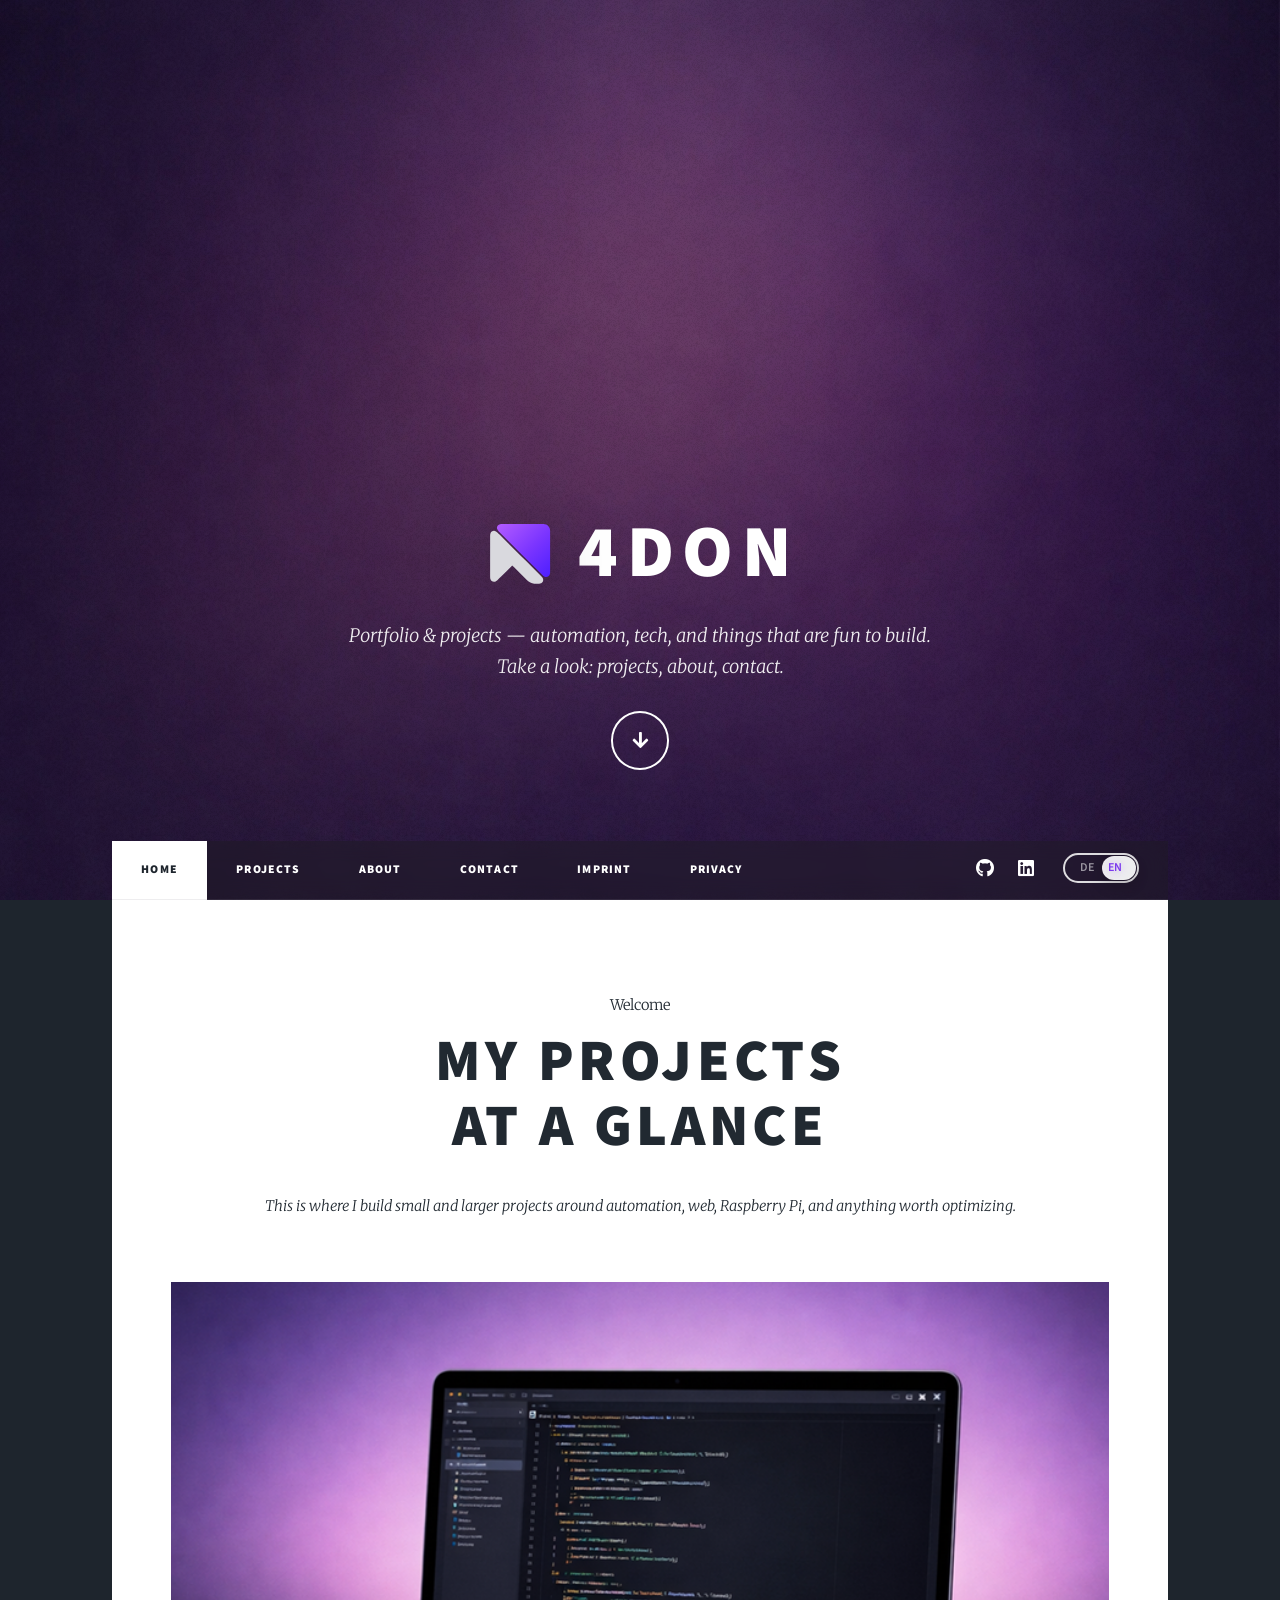
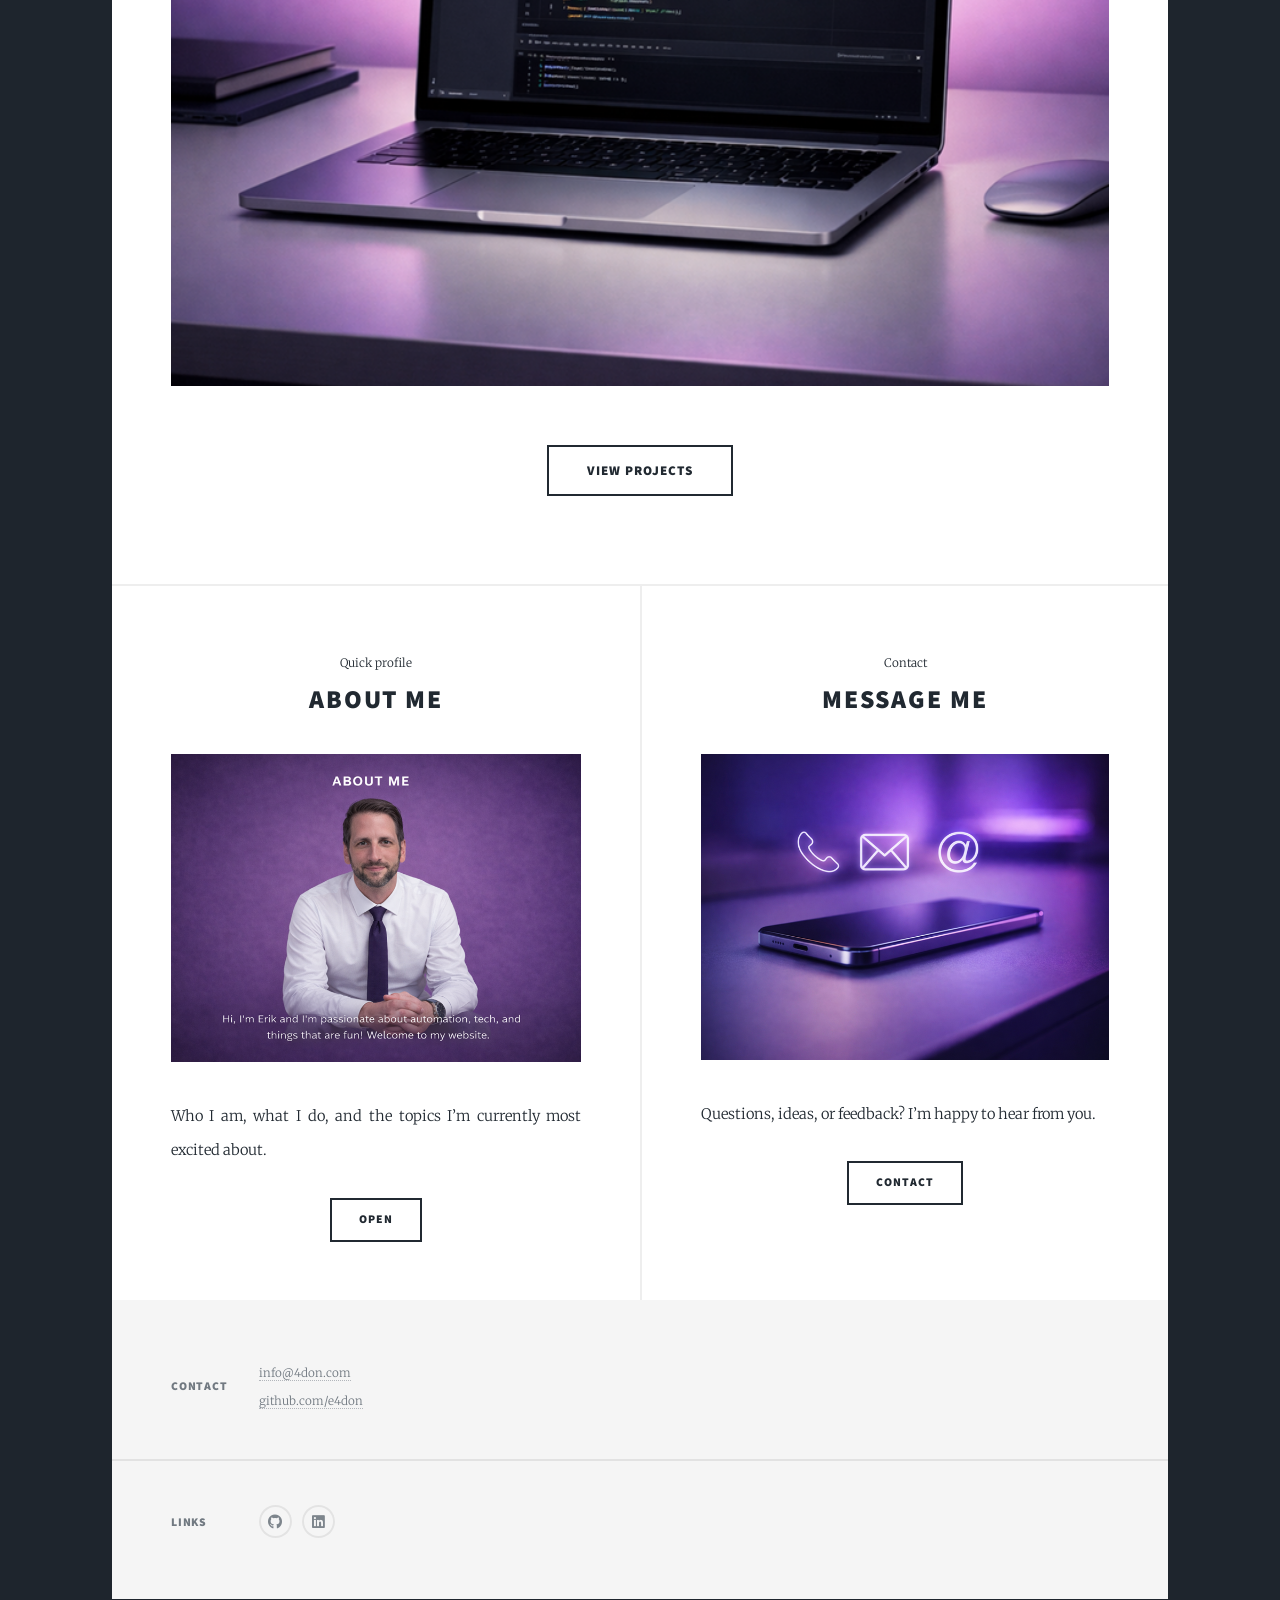
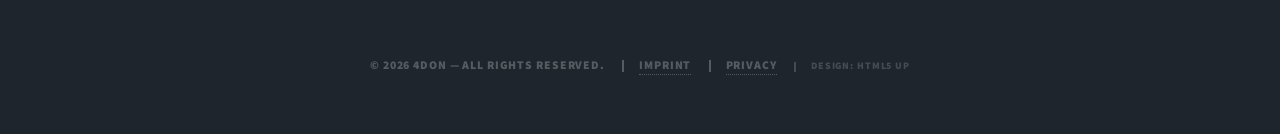
==== commit c9b870f1: "v1.9.1 — Improve TOC UX (sticky offset + active tracking) - Implement controlled scroll with sticky-" ====
--- a/index.html
+++ b/index.html
@@ -49,7 +49,7 @@
     <noscript><link rel="stylesheet" href="assets/css/noscript.css" /></noscript>
   </head>
 
-  <body class="is-preload">
+  <body class="is-preload has-sticky-nav">
     <!-- Wrapper -->
     <div id="wrapper" class="fade-in">
       <!-- Intro -->
--- a/assets/css/main.css
+++ b/assets/css/main.css
@@ -4948,7 +4948,7 @@
    4don Branding Tweaks
    ========================== */
 
-/* Intro: Logo direkt vor "4DON" */
+/* Intro: Place logo next to the "4DON" headline */
 #intro h1.intro-brand {
   display: inline-flex;
   align-items: center;
@@ -4956,7 +4956,7 @@
   gap: 18px;
 }
 
-/* Logo im Intro (groß, aber clean) */
+/* Intro logo: clean, premium, subtle shadow */
 #intro .intro-logo {
   height: 80px;
   width: auto;
@@ -4965,72 +4965,116 @@
   filter: drop-shadow(0 10px 30px rgba(0, 0, 0, 0.25));
 }
 
-/* Optional: Text minimal schöner */
+/* Optional: slightly nicer letter spacing for the intro brand text */
 #intro h1.intro-brand span {
-  letter-spacing: 0.12em; /* passt gut zu 4DON */
-}
-
-/* WICHTIG: verhindert ungewollte Skalierung im Header */
+  letter-spacing: 0.12em;
+}
+
+/* Prevent unwanted scaling inside the Massively header logo container */
 #header .logo img {
   max-height: 28px;
   width: auto;
 }
-/* ==========================
-   Feinschliff: Sticky + Glass Nav
-   ========================== */
-
-/* Nav bleibt beim Scrollen sichtbar */
-#nav {
+
+/* =========================================================
+   Sticky + Glass Navigation (Scoped & Stable)
+   ---------------------------------------------------------
+   Why:
+   - Sticky should be an intentional feature, not a side-effect.
+   - Massively uses wrapper clipping + parallax background transforms.
+     Sticky + visible overflow can change how the document height is computed.
+   - We scope everything to body.has-sticky-nav so you can enable it per page.
+   ========================================================= */
+
+/* Enable sticky only when the page opts in via body class */
+body.has-sticky-nav #nav {
   position: sticky;
   top: 0;
-  z-index: 1000;
-}
-
-/* dezenter Glass Look */
-#nav {
+  z-index: 1000; /* keeps nav above content */
+}
+
+/* Subtle glass effect (only when sticky is enabled) */
+body.has-sticky-nav #nav {
   background: rgba(30, 30, 30, 0.35);
   backdrop-filter: blur(10px);
   -webkit-backdrop-filter: blur(10px);
-}
-
-/* die helle "active" Kachel bleibt clean */
-#nav ul.links li.active a {
+  border-bottom: 1px solid rgba(255, 255, 255, 0.08);
+}
+
+/* Keep active nav tile clean on the darker glass background */
+body.has-sticky-nav #nav ul.links li.active a {
   background: rgba(255, 255, 255, 0.92);
 }
 
-/* leichte Trennlinie, wirkt hochwertig */
-#nav {
-  border-bottom: 1px solid rgba(255, 255, 255, 0.08);
-}
-/* Intro Text etwas moderner */
+/* =========================================================
+   Sticky Nav Support — Correct Overflow Handling (Massively-safe)
+   ---------------------------------------------------------
+   Problem:
+   - Massively sets: #wrapper { overflow: hidden; } which can break sticky.
+   - If we switch wrapper overflow to visible, the parallax background (.bg)
+     moved by transform can become the "deepest element" -> scrollHeight grows.
+   Solution:
+   1) Allow sticky by unclipping wrapper ONLY when sticky is enabled.
+   2) Prevent horizontal overflow (common 1–2px issue) safely.
+   3) Lock the background layer to viewport and neutralize transforms so it
+      never extends document height.
+   ========================================================= */
+
+/* 1) Unclip wrapper only for sticky pages */
+body.has-sticky-nav #wrapper {
+  overflow: visible;
+}
+
+/* 2) Prevent horizontal overflow safely (without creating a scroll container) */
+body.has-sticky-nav {
+  overflow-x: hidden;
+}
+
+/* 3) CRITICAL: Prevent .bg from extending document height when wrapper is visible */
+body.has-sticky-nav #wrapper > .bg {
+  position: fixed;            /* take it out of document flow */
+  top: 0;
+  right: 0;
+  bottom: 0;
+  left: 0;                    /* equivalent to inset: 0 */
+  height: auto;
+  transform: none !important; /* stop JS translateY from increasing scrollHeight */
+  pointer-events: none;
+}
+
+/* =========================================================
+   Intro Typography Refinement
+   ========================================================= */
+
+/* Slightly improve readability and soften opacity */
 #intro p {
   opacity: 0.92;
   line-height: 1.7;
 }
 
-/* zweite Zeile ein Tick "leichter" */
+/* Make the second paragraph a touch lighter */
 #intro p + p {
   opacity: 0.82;
 }
 
-/* sanfter Übergang beim Laden */
+/* =========================================================
+   Subtle Page Fade-In (Opacity only)
+   ---------------------------------------------------------
+   Note:
+   - Do NOT use transform here (can interfere with sticky/fixed elements).
+   ========================================================= */
+
 body {
   animation: pageFade 0.15s ease-out;
 }
 
 @keyframes pageFade {
-  from {
-    opacity: 0;
-    transform: translateY(4px);
-  }
-  to {
-    opacity: 1;
-    transform: translateY(0);
-  }
+  from { opacity: 0; }
+  to   { opacity: 1; }
 }
 
 /* ==========================
-   4don Footer Feinschliff
+   4don Footer Polish
    ========================== */
 
 .footer-4don h3 {
@@ -5055,7 +5099,7 @@
 }
 
 /* ==========================
-   4don Projects Controls + Badges
+   4don Projects Controls (Filter/Search UI)
    ========================== */
 
 .projects-controls {
@@ -5098,39 +5142,36 @@
 }
 
 /* ==========================
-   4don Project Badges (clean + consistent)
+   4don Project Badges (Listing + Detail)
    ========================== */
 
-/* mehr Abstand zwischen Beschreibung/Badges und Datum/Rest */
+/* Add a little more breathing room under the date */
 .posts article .date,
 .post header .date {
   display: inline-block;
-  margin-bottom: 0.5rem; /* größerer Abstand unter dem Datum */
+  margin-bottom: 0.5rem;
 }
 
 .project-badges {
   display: flex;
   flex-wrap: wrap;
   gap: 0.6rem;
-  margin-top: 1rem; /* Abstand nach Beschreibung */
-  margin-bottom: 2.25rem; /* Abstand nach Badges */
+  margin-top: 1rem;
+  margin-bottom: 2.25rem;
 }
 
 .project-badge {
   display: inline-flex;
   align-items: center;
   padding: 0.32rem 0.75rem;
-  border: 1px solid rgba(0, 0, 0, 0.18); /* default dark outline for light background */
+  border: 1px solid rgba(0, 0, 0, 0.18);
   border-radius: 999px;
   font-size: 0.82rem;
   line-height: 1;
   letter-spacing: 0.04em;
   text-transform: none;
-
   background: rgba(124, 58, 237, 0.08);
   color: #1e252d;
-
-  /* verhindert dass Theme-Regeln (links/strong/etc.) reinfunken */
   box-shadow: none !important;
   text-decoration: none !important;
 }
@@ -5141,20 +5182,17 @@
 }
 
 /* ==========================================================
-   4DON: ABOUT mini header (Avatar + Name + Headline + Location)
+   4DON: About Mini Header (Avatar + Info Card)
    ========================================================== */
 
 .about-mini {
   display: flex;
   align-items: center;
   gap: 1.75rem;
-
   margin: 2.5rem 0 2.25rem 0;
   padding: 1.5rem 1.5rem;
-
   border: 1px solid rgba(122, 63, 242, 0.14);
   border-radius: 18px;
-
   background: rgba(255, 255, 255, 0.92);
   backdrop-filter: blur(10px);
 }
@@ -5163,7 +5201,6 @@
   width: 200px;
   height: 200px;
   object-fit: cover;
-
   border-radius: 999px;
   border: 2px solid rgba(122, 63, 242, 0.22);
   box-shadow: 0 14px 40px rgba(0, 0, 0, 0.12);
@@ -5192,7 +5229,6 @@
   font-size: 0.95rem;
 }
 
-/* Mobile */
 @media screen and (max-width: 736px) {
   .about-mini {
     flex-direction: column;
@@ -5203,18 +5239,15 @@
 
 /* =========================================================
    4don — Language Switch (DE/EN pill toggle)
-   Append at the very end of main.css
-
+   ---------------------------------------------------------
    Goals:
-   - Clean border-only pill
+   - Minimal border-only pill
    - No Massively inset shadows
-   - Unified 4DON purple color
+   - Unified purple token
    - Desktop + Mobile (navPanel) consistent
    ========================================================= */
 
-/* ---------------------------------------------------------
-   Global color token (single source of truth)
---------------------------------------------------------- */
+/* Single source of truth for the accent color */
 :root {
   --purple-4don: #7c3aed;
 }
@@ -5223,12 +5256,12 @@
    NAV BAR (DESKTOP)
 --------------------------------------------------------- */
 
-/* Prevent #nav from clipping right-side items */
+/* Ensure nav won't clip right-side items (e.g. language switch) */
 #nav {
   overflow: visible !important;
 }
 
-/* Make the icon list a predictable flex row */
+/* Make icon row predictable */
 #nav ul.icons {
   display: flex !important;
   align-items: center;
@@ -5236,66 +5269,69 @@
   margin: 0;
 }
 
-/* Remove inline padding so gap controls spacing */
+/* Let the gap control spacing */
 #nav ul.icons li {
   padding: 0 !important;
 }
 
-/* Ensure buttons behave normally inside icon row */
+/* Ensure buttons render correctly inside Massively's icon list */
 #nav .icons li button {
   display: inline-flex !important;
   visibility: visible !important;
   opacity: 1 !important;
-
   width: auto !important;
   max-width: none !important;
   margin: 0 !important;
-
   font-size: inherit !important;
   line-height: 1 !important;
-
   -webkit-appearance: none;
   appearance: none;
 }
 
-/* Switch wrapper */
+/* Switch wrapper spacing */
 #nav .icons .lang-switch {
   display: flex;
   align-items: center;
-  margin-left: 0.75rem; /* spacing from social icons */
-}
-
-/* ---------------------------------------------------------
-   SWITCH BUTTON (DESKTOP)
---------------------------------------------------------- */
-
+  margin-left: 0.75rem;
+}
+
+/* Pill button */
 #nav .icons .lang-switch__btn {
   position: relative;
   display: inline-flex;
   align-items: center;
   justify-content: center;
-
   height: 30px;
   min-width: 76px;
   padding: 0;
-
   background: transparent;
   border: 2px solid rgba(255, 255, 255, 0.85);
   border-radius: 999px;
-
   cursor: pointer;
-
   letter-spacing: 0;
   text-transform: none;
-
-  /* CRITICAL FIX: remove Massively inset shadow */
+  box-shadow: none !important; /* remove Massively inset shadow */
+  transform: translateY(-2px); /* visual alignment in nav bar */
+  outline: none !important;
+}
+
+/* CRITICAL: Remove ALL focus styles that create double border */
+#nav .icons .lang-switch__btn:focus,
+#nav .icons .lang-switch__btn:active {
+  outline: none !important;
   box-shadow: none !important;
-
-  /* Visual alignment tweak inside Massively nav */
-  transform: translateY(-2px);
-}
-
-/* Invisible track (keeps layout only) */
+  border: 2px solid rgba(255, 255, 255, 0.85) !important; /* Keep original border */
+}
+
+/* Keyboard-only focus style (only for accessibility) */
+#nav .icons .lang-switch__btn:focus-visible {
+  outline: 2px solid var(--purple-4don) !important;
+  outline-offset: 3px !important;
+  box-shadow: none !important;
+  border: 2px solid rgba(255, 255, 255, 0.85) !important; /* Keep original border */
+}
+
+/* Track (layout only) */
 #nav .icons .lang-switch__track {
   position: absolute;
   inset: 4px;
@@ -5307,37 +5343,29 @@
 #nav .icons .lang-switch__thumb {
   position: absolute;
   top: 50%;
-  left: -1px;
+  left: -3px; /* Geändert von -1px für bessere Ausrichtung */
   transform: translateY(-50%);
-
-  width: 32px;
-  height: 22px;
+  width: 34px; /* Geändert von 32px für bessere Abdeckung */
+  height: 24px; /* Geändert von 22px für bessere Abdeckung */
   border-radius: 999px;
-
   background: rgba(255, 255, 255, 0.92);
   box-shadow: 0 6px 14px rgba(0, 0, 0, 0.18);
-
   transition: transform 180ms ease;
 }
 
-/* Move thumb to right when EN active */
+/* Move thumb when EN is active */
 #nav .icons .lang-switch__btn.is-en .lang-switch__thumb {
-  transform: translate(34px, -50%);
-}
-
-/* ---------------------------------------------------------
-   LABELS (DESKTOP)
---------------------------------------------------------- */
-
+  transform: translate(36px, -50%); /* Geändert von 34px für bessere Zentrierung */
+}
+
+/* Labels */
 #nav .icons .lang-switch__labels {
   position: relative;
   z-index: 2;
-
   display: grid;
   grid-template-columns: 1fr 1fr;
   width: 100%;
-  padding: 0 10px;
-
+  padding: 0 8px; /* Reduziert von 10px für bessere Zentrierung */
   font-size: 12px;
   font-weight: 600;
   line-height: 1;
@@ -5347,10 +5375,8 @@
   display: flex;
   align-items: center;
   justify-content: center;
-  height: 34px;
-
+  height: 30px; /* Geändert von 34px auf 30px für perfekte Zentrierung */
   user-select: none;
-
   color: rgba(255, 255, 255, 0.75);
   transition: color 180ms ease, opacity 180ms ease;
 }
@@ -5374,13 +5400,7 @@
   border-color: var(--purple-4don);
 }
 
-/* Keyboard focus */
-#nav .icons .lang-switch__btn:focus-visible {
-  outline: 2px solid var(--purple-4don);
-  outline-offset: 3px;
-}
-
-/* Reduced motion support */
+/* Reduced motion */
 @media (prefers-reduced-motion: reduce) {
   #nav .icons .lang-switch__thumb,
   #nav .icons .lang-switch__label {
@@ -5397,64 +5417,64 @@
   align-items: center;
 }
 
-/* Border-only pill in mobile panel */
 #navPanel .icons li.lang-switch .lang-switch__btn {
   display: inline-flex !important;
   align-items: center !important;
   justify-content: center !important;
-
   height: 30px !important;
   min-width: 72px !important;
   padding: 0 !important;
-
   background: transparent !important;
   border: 2px solid #eeeeee !important;
   border-radius: 999px !important;
-
-  /* CRITICAL FIX: remove Massively inset shadow */
   box-shadow: none !important;
-
   opacity: 1 !important;
-}
-
-/* Hover */
+  outline: none !important;
+}
+
+/* Remove double border on focus/active */
+#navPanel .icons li.lang-switch .lang-switch__btn:focus,
+#navPanel .icons li.lang-switch .lang-switch__btn:active {
+  outline: none !important;
+  box-shadow: none !important;
+  border: 2px solid #eeeeee !important;
+}
+
 #navPanel .icons li.lang-switch .lang-switch__btn:hover {
   border-color: var(--purple-4don) !important;
 }
 
-/* Keyboard focus */
 #navPanel .icons li.lang-switch .lang-switch__btn:focus-visible {
   outline: 2px solid rgba(124, 58, 237, 0.55) !important;
   outline-offset: 3px !important;
-  border-color: var(--purple-4don) !important;
-}
-
-/* Hide track + thumb in mobile (text-only pill) */
+  border: 2px solid var(--purple-4don) !important;
+  box-shadow: none !important;
+}
+
+/* Mobile: hide track/thumb (text-only pill) */
 #navPanel .icons li.lang-switch .lang-switch__track,
 #navPanel .icons li.lang-switch .lang-switch__thumb {
   display: none !important;
 }
 
-/* Labels in mobile */
 #navPanel .icons li.lang-switch .lang-switch__label {
   color: rgba(0, 0, 0, 0.55) !important;
   font-weight: 600 !important;
-}
-
-/* Active label in mobile */
+  height: 30px !important; /* Hinzugefügt für Zentrierung */
+}
+
 #navPanel .icons li.lang-switch .lang-switch__btn.is-de .lang-switch__label--de,
 #navPanel .icons li.lang-switch .lang-switch__btn.is-en .lang-switch__label--en {
   color: var(--purple-4don) !important;
   font-weight: 700 !important;
 }
 
-/* Inactive label mobile */
 #navPanel .icons li.lang-switch .lang-switch__btn.is-de .lang-switch__label--en,
 #navPanel .icons li.lang-switch .lang-switch__btn.is-en .lang-switch__label--de {
   color: rgba(0, 0, 0, 0.35) !important;
 }
 
-/* Icons row layout */
+/* Icons row layout in the panel */
 #navPanel ul.icons {
   display: flex !important;
   align-items: center !important;
@@ -5468,37 +5488,9 @@
 }
 
 /* =========================================================
-   4don — Language Switch: FIX double border on Desktop
-   Reason:
-   - after click the button keeps focus → browser/theme draws an extra outline/ring
-   - also some browsers still paint focus on :focus (not only :focus-visible)
+   4don — Contact Form Status Messages
    ========================================================= */
 
-/* HARD reset: no extra rings besides our border */
-#nav .icons .lang-switch__btn {
-  outline: none !important;        /* kills default focus ring */
-  box-shadow: none !important;      /* kills any remaining inset ring */
-}
-
-/* Some browsers still apply outline on :focus even if :focus-visible exists */
-#nav .icons .lang-switch__btn:focus {
-  outline: none !important;
-  box-shadow: none !important;
-}
-
-/* Our own clean focus style (only keyboard users) */
-#nav .icons .lang-switch__btn:focus-visible {
-  outline: 2px solid var(--purple-4don) !important;
-  outline-offset: 3px !important;
-  box-shadow: none !important;
-}
-
-
-/* =========================================================
-   4don — contacts form status messages
-   ========================================================= */
-
-/* Contact form status (success/error) */
 .form-status {
   padding: 0.85rem 1rem;
   border-radius: 0.5rem;
@@ -5522,4 +5514,3 @@
   border: 1px solid rgba(255, 80, 80, 0.35);
   background: rgba(255, 80, 80, 0.08);
 }
-
